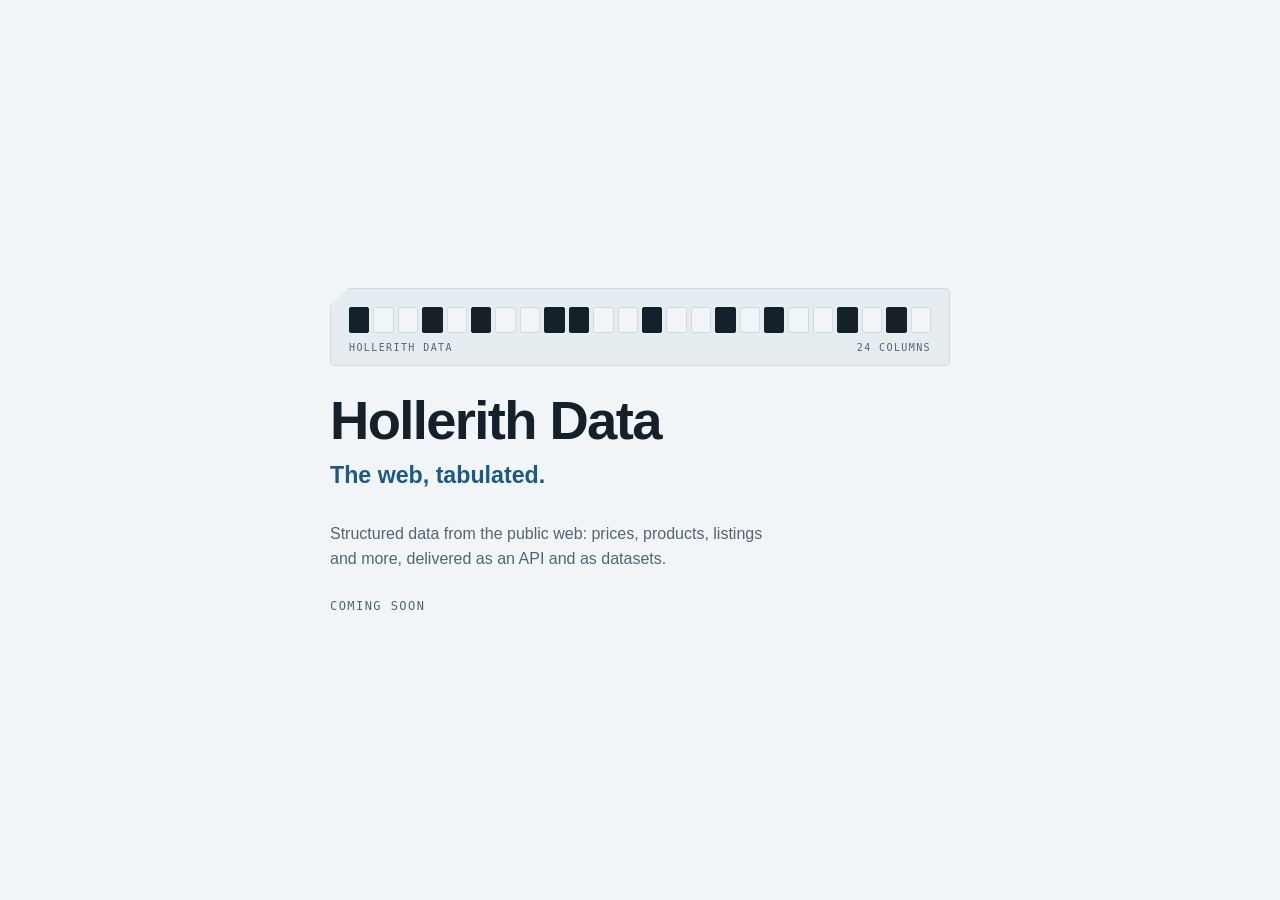
==== index.html @ 060f06ee "Holding page for hollerith.io" ====
<!doctype html>
<html lang="en">
<head>
<meta charset="utf-8">
<meta name="viewport" content="width=device-width, initial-scale=1">
<title>Hollerith Data</title>
<meta name="description" content="Hollerith Data. The web, tabulated: structured data from the public web.">
<meta property="og:title" content="Hollerith Data">
<meta property="og:description" content="The web, tabulated.">
<meta name="theme-color" content="#F2F5F7" media="(prefers-color-scheme: light)">
<meta name="theme-color" content="#0D1316" media="(prefers-color-scheme: dark)">
<link rel="icon" href="data:image/svg+xml,%3Csvg xmlns='http://www.w3.org/2000/svg' viewBox='0 0 32 32'%3E%3Cpath d='M6 2h24v28H2V6z' fill='%231C5A85'/%3E%3Crect x='9' y='9' width='3' height='7' fill='%23fff'/%3E%3Crect x='15' y='16' width='3' height='7' fill='%23fff'/%3E%3Crect x='21' y='11' width='3' height='7' fill='%23fff'/%3E%3C/svg%3E">
<style>
  :root {
    --bg: #F2F5F7; --card: #E6EDF1; --ink: #14212B; --muted: #55646E; --line: #D2DBE1; --accent: #1C5A85; --hole: #14212B;
    color-scheme: light;
  }
  @media (prefers-color-scheme: dark) {
    :root { --bg: #0D1316; --card: #1B252A; --ink: #E2E9ED; --muted: #93A1AA; --line: #29353B; --accent: #78B6E0; --hole: #04070A; color-scheme: dark; }
  }
  * { box-sizing: border-box; }
  html, body { height: 100%; }
  body {
    margin: 0; background: var(--bg); color: var(--ink);
    font-family: ui-sans-serif, -apple-system, BlinkMacSystemFont, "Segoe UI", Roboto, Helvetica, Arial, sans-serif;
    display: grid; place-items: center; padding: 24px;
  }
  main { width: min(100%, 620px); display: grid; gap: 28px; }
  .card {
    background: var(--card); border: 1px solid var(--line); border-radius: 4px; padding: 18px 18px 12px;
    clip-path: polygon(18px 0, 100% 0, 100% 100%, 0 100%, 0 18px);
  }
  .cols { display: grid; grid-template-columns: repeat(24, minmax(0, 1fr)); gap: 4px; }
  .cols span { height: 26px; border: 1px solid var(--line); border-radius: 2px; background: var(--bg); }
  .cols span.p { background: var(--hole); border-color: var(--hole); }
  .foot { display: flex; justify-content: space-between; margin-top: 10px; font: 500 10px/1 ui-monospace, SFMono-Regular, Menlo, Consolas, monospace; letter-spacing: .14em; color: var(--muted); }
  h1 { margin: 0; font-size: clamp(2.2rem, 7vw, 3.4rem); line-height: 1; letter-spacing: -.03em; }
  .tag { margin: 10px 0 0; font-size: clamp(1.15rem, 3.4vw, 1.45rem); color: var(--accent); font-weight: 600; }
  p { margin: 0; color: var(--muted); line-height: 1.55; max-width: 52ch; }
  .soon { font: 500 12px/1 ui-monospace, SFMono-Regular, Menlo, Consolas, monospace; letter-spacing: .12em; text-transform: uppercase; color: var(--muted); }
</style>
</head>
<body>
<main>
  <div class="card" aria-hidden="true">
    <div class="cols">
      <span class="p"></span><span></span><span></span><span class="p"></span><span></span><span class="p"></span><span></span><span></span>
      <span class="p"></span><span class="p"></span><span></span><span></span><span class="p"></span><span></span><span></span><span class="p"></span>
      <span></span><span class="p"></span><span></span><span></span><span class="p"></span><span></span><span class="p"></span><span></span>
    </div>
    <div class="foot"><span>HOLLERITH DATA</span><span>24 COLUMNS</span></div>
  </div>
  <div>
    <h1>Hollerith Data</h1>
    <p class="tag">The web, tabulated.</p>
  </div>
  <p>Structured data from the public web: prices, products, listings and more, delivered as an API and as datasets.</p>
  <p class="soon">Coming soon</p>
</main>
</body>
</html>
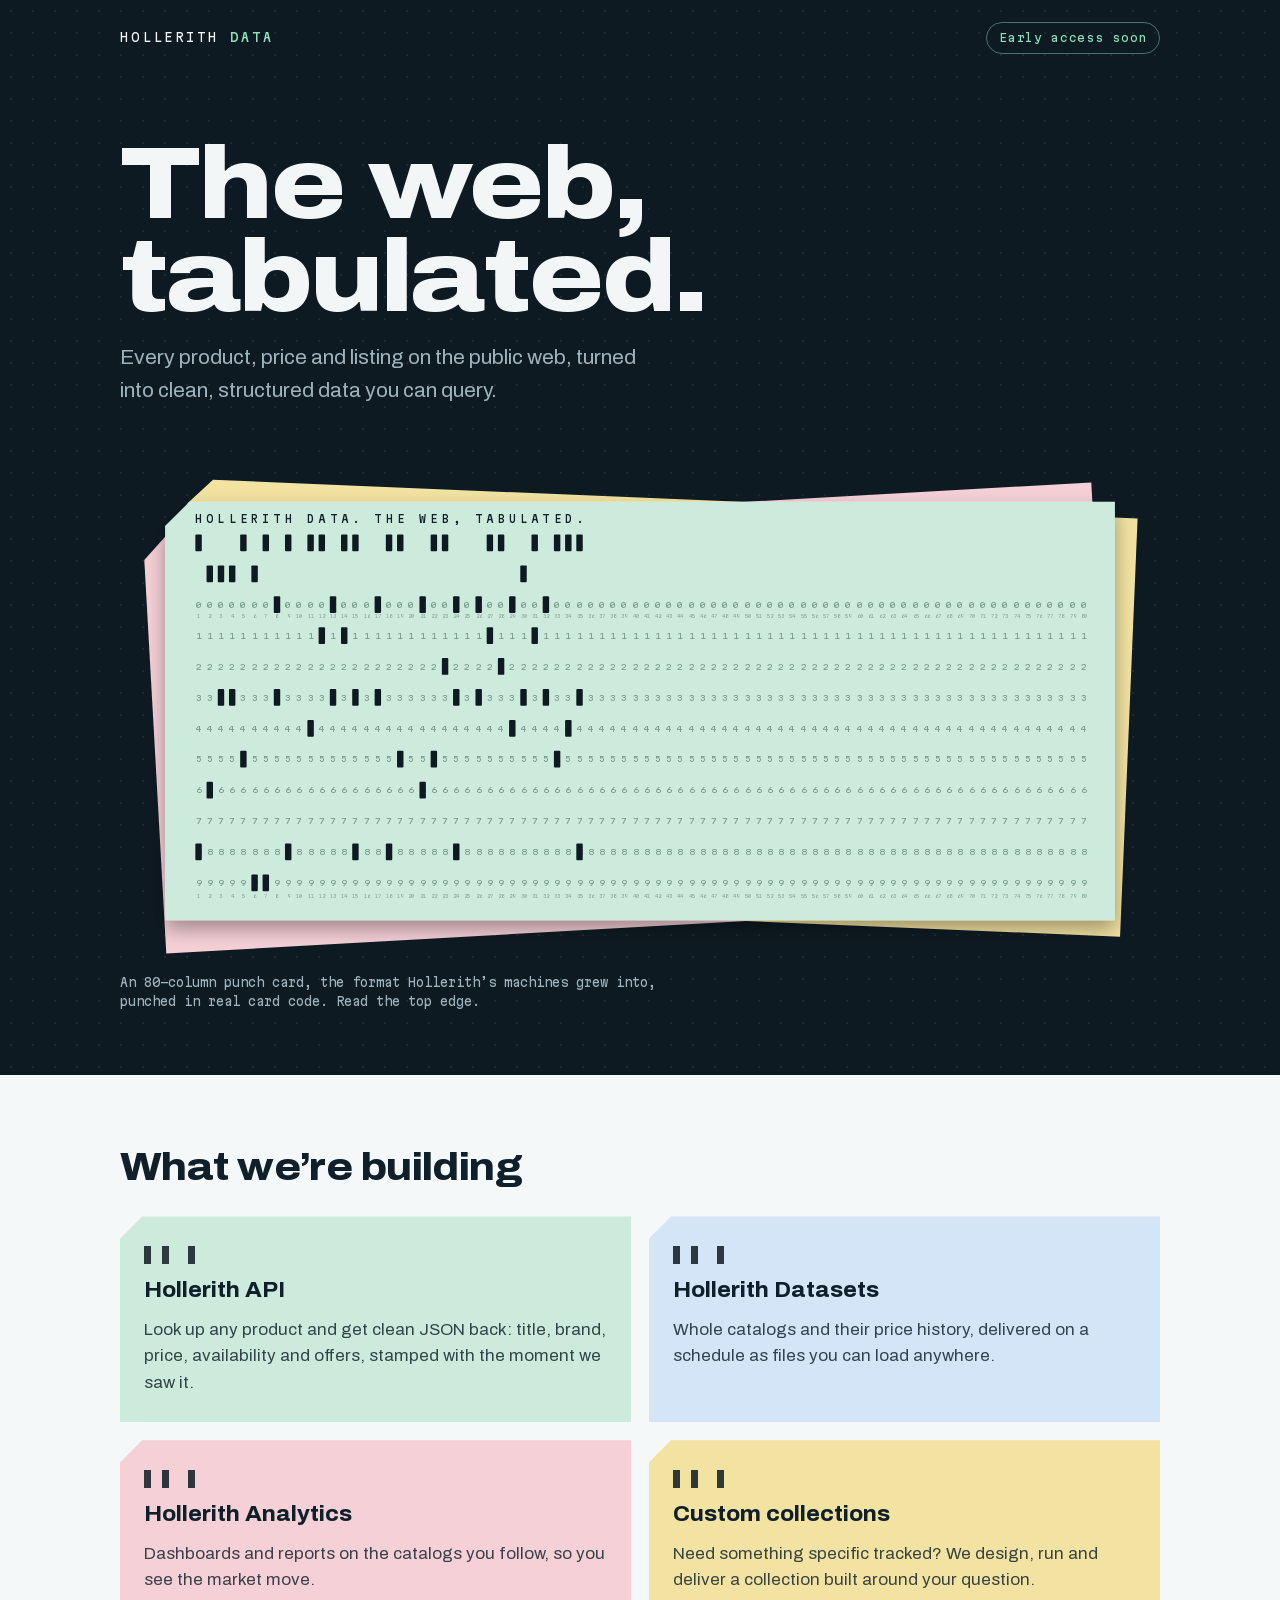
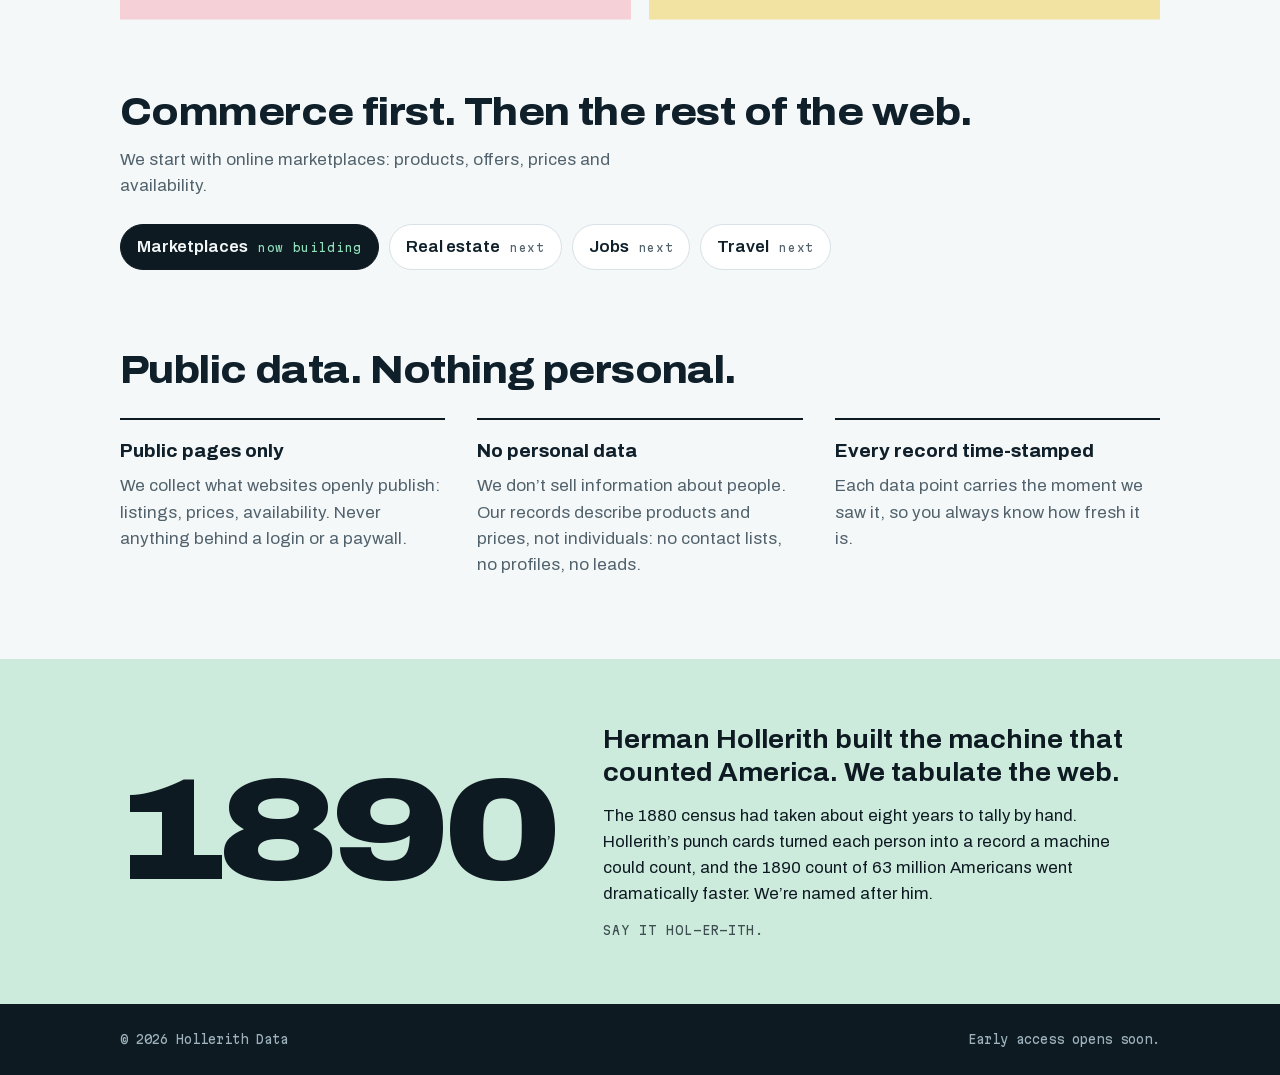
==== commit 83cc78a0: "Redesign holding page and harden it - New page: punch-card hero, the four product lines (API, Datase" ====
--- a/index.html
+++ b/index.html
@@ -3,59 +3,73 @@
 <head>
 <meta charset="utf-8">
 <meta name="viewport" content="width=device-width, initial-scale=1">
-<title>Hollerith Data</title>
-<meta name="description" content="Hollerith Data. The web, tabulated: structured data from the public web.">
+<meta http-equiv="Content-Security-Policy" content="default-src 'none'; style-src 'self'; font-src 'self'; img-src 'self'; base-uri 'none'; form-action 'none'; upgrade-insecure-requests">
+<meta name="referrer" content="no-referrer">
+<title>Hollerith Data | The web, tabulated</title>
+<meta name="description" content="Hollerith Data turns the public web into clean, structured data: products, prices and listings, by API and as datasets.">
 <meta property="og:title" content="Hollerith Data">
 <meta property="og:description" content="The web, tabulated.">
-<meta name="theme-color" content="#F2F5F7" media="(prefers-color-scheme: light)">
-<meta name="theme-color" content="#0D1316" media="(prefers-color-scheme: dark)">
-<link rel="icon" href="data:image/svg+xml,%3Csvg xmlns='http://www.w3.org/2000/svg' viewBox='0 0 32 32'%3E%3Cpath d='M6 2h24v28H2V6z' fill='%231C5A85'/%3E%3Crect x='9' y='9' width='3' height='7' fill='%23fff'/%3E%3Crect x='15' y='16' width='3' height='7' fill='%23fff'/%3E%3Crect x='21' y='11' width='3' height='7' fill='%23fff'/%3E%3C/svg%3E">
-<style>
-  :root {
-    --bg: #F2F5F7; --card: #E6EDF1; --ink: #14212B; --muted: #55646E; --line: #D2DBE1; --accent: #1C5A85; --hole: #14212B;
-    color-scheme: light;
-  }
-  @media (prefers-color-scheme: dark) {
-    :root { --bg: #0D1316; --card: #1B252A; --ink: #E2E9ED; --muted: #93A1AA; --line: #29353B; --accent: #78B6E0; --hole: #04070A; color-scheme: dark; }
-  }
-  * { box-sizing: border-box; }
-  html, body { height: 100%; }
-  body {
-    margin: 0; background: var(--bg); color: var(--ink);
-    font-family: ui-sans-serif, -apple-system, BlinkMacSystemFont, "Segoe UI", Roboto, Helvetica, Arial, sans-serif;
-    display: grid; place-items: center; padding: 24px;
-  }
-  main { width: min(100%, 620px); display: grid; gap: 28px; }
-  .card {
-    background: var(--card); border: 1px solid var(--line); border-radius: 4px; padding: 18px 18px 12px;
-    clip-path: polygon(18px 0, 100% 0, 100% 100%, 0 100%, 0 18px);
-  }
-  .cols { display: grid; grid-template-columns: repeat(24, minmax(0, 1fr)); gap: 4px; }
-  .cols span { height: 26px; border: 1px solid var(--line); border-radius: 2px; background: var(--bg); }
-  .cols span.p { background: var(--hole); border-color: var(--hole); }
-  .foot { display: flex; justify-content: space-between; margin-top: 10px; font: 500 10px/1 ui-monospace, SFMono-Regular, Menlo, Consolas, monospace; letter-spacing: .14em; color: var(--muted); }
-  h1 { margin: 0; font-size: clamp(2.2rem, 7vw, 3.4rem); line-height: 1; letter-spacing: -.03em; }
-  .tag { margin: 10px 0 0; font-size: clamp(1.15rem, 3.4vw, 1.45rem); color: var(--accent); font-weight: 600; }
-  p { margin: 0; color: var(--muted); line-height: 1.55; max-width: 52ch; }
-  .soon { font: 500 12px/1 ui-monospace, SFMono-Regular, Menlo, Consolas, monospace; letter-spacing: .12em; text-transform: uppercase; color: var(--muted); }
-</style>
+<meta name="theme-color" content="#0E1A22">
+<link rel="preload" href="/fonts/archivo.woff2" as="font" type="font/woff2" crossorigin>
+<link rel="stylesheet" href="/style.css">
+<link rel="icon" href="/favicon.svg" type="image/svg+xml">
 </head>
 <body>
+<header class="hero">
+  <div class="wrap">
+    <nav class="bar" aria-label="Hollerith Data">
+      <span class="mark">HOLLERITH <b>DATA</b></span>
+      <span class="pill">Early access soon</span>
+    </nav>
+    <div class="hero-copy">
+      <h1>The web, tabulated.</h1>
+      <p class="lede">Every product, price and listing on the public web, turned into clean, structured data you can query.</p>
+    </div>
+    <figure class="stack">
+      <svg class="card" viewBox="-70 -60 1615 770" role="img" aria-label="A punch card. Its holes spell: HOLLERITH DATA. THE WEB, TABULATED."><defs><filter id="sh" x="-5%" y="-5%" width="110%" height="115%"><feDropShadow dx="0" dy="14" stdDeviation="16" flood-color="#000" flood-opacity=".35"/></filter></defs><path class="back b1" d="M38 0H1475V650H0V38Z" transform="rotate(-3.2 737 325) translate(-18 10)"/><path class="back b2" d="M38 0H1475V650H0V38Z" transform="rotate(2.4 737 325) translate(22 -6)"/><g filter="url(#sh)"><path class="front" d="M38 0H1475V650H0V38Z"/></g><text class="pd" x="52.0 69.4 86.8 104.2 121.6 139.0 156.4 173.8 191.2 208.6 226.0 243.4 260.8 278.2 295.6 313.0 330.4 347.8 365.2 382.6 400.0 417.4 434.8 452.2 469.6 487.0 504.4 521.8 539.2 556.6 574.0 591.4 608.8 626.2 643.6 661.0 678.4 695.8 713.2 730.6 748.0 765.4 782.8 800.2 817.6 835.0 852.4 869.8 887.2 904.6 922.0 939.4 956.8 974.2 991.6 1009.0 1026.4 1043.8 1061.2 1078.6 1096.0 1113.4 1130.8 1148.2 1165.6 1183.0 1200.4 1217.8 1235.2 1252.6 1270.0 1287.4 1304.8 1322.2 1339.6 1357.0 1374.4 1391.8 1409.2 1426.6" y="165">00000000000000000000000000000000000000000000000000000000000000000000000000000000</text><text class="pd" x="52.0 69.4 86.8 104.2 121.6 139.0 156.4 173.8 191.2 208.6 226.0 243.4 260.8 278.2 295.6 313.0 330.4 347.8 365.2 382.6 400.0 417.4 434.8 452.2 469.6 487.0 504.4 521.8 539.2 556.6 574.0 591.4 608.8 626.2 643.6 661.0 678.4 695.8 713.2 730.6 748.0 765.4 782.8 800.2 817.6 835.0 852.4 869.8 887.2 904.6 922.0 939.4 956.8 974.2 991.6 1009.0 1026.4 1043.8 1061.2 1078.6 1096.0 1113.4 1130.8 1148.2 1165.6 1183.0 1200.4 1217.8 1235.2 1252.6 1270.0 1287.4 1304.8 1322.2 1339.6 1357.0 1374.4 1391.8 1409.2 1426.6" y="213">11111111111111111111111111111111111111111111111111111111111111111111111111111111</text><text class="pd" x="52.0 69.4 86.8 104.2 121.6 139.0 156.4 173.8 191.2 208.6 226.0 243.4 260.8 278.2 295.6 313.0 330.4 347.8 365.2 382.6 400.0 417.4 434.8 452.2 469.6 487.0 504.4 521.8 539.2 556.6 574.0 591.4 608.8 626.2 643.6 661.0 678.4 695.8 713.2 730.6 748.0 765.4 782.8 800.2 817.6 835.0 852.4 869.8 887.2 904.6 922.0 939.4 956.8 974.2 991.6 1009.0 1026.4 1043.8 1061.2 1078.6 1096.0 1113.4 1130.8 1148.2 1165.6 1183.0 1200.4 1217.8 1235.2 1252.6 1270.0 1287.4 1304.8 1322.2 1339.6 1357.0 1374.4 1391.8 1409.2 1426.6" y="261">22222222222222222222222222222222222222222222222222222222222222222222222222222222</text><text class="pd" x="52.0 69.4 86.8 104.2 121.6 139.0 156.4 173.8 191.2 208.6 226.0 243.4 260.8 278.2 295.6 313.0 330.4 347.8 365.2 382.6 400.0 417.4 434.8 452.2 469.6 487.0 504.4 521.8 539.2 556.6 574.0 591.4 608.8 626.2 643.6 661.0 678.4 695.8 713.2 730.6 748.0 765.4 782.8 800.2 817.6 835.0 852.4 869.8 887.2 904.6 922.0 939.4 956.8 974.2 991.6 1009.0 1026.4 1043.8 1061.2 1078.6 1096.0 1113.4 1130.8 1148.2 1165.6 1183.0 1200.4 1217.8 1235.2 1252.6 1270.0 1287.4 1304.8 1322.2 1339.6 1357.0 1374.4 1391.8 1409.2 1426.6" y="309">33333333333333333333333333333333333333333333333333333333333333333333333333333333</text><text class="pd" x="52.0 69.4 86.8 104.2 121.6 139.0 156.4 173.8 191.2 208.6 226.0 243.4 260.8 278.2 295.6 313.0 330.4 347.8 365.2 382.6 400.0 417.4 434.8 452.2 469.6 487.0 504.4 521.8 539.2 556.6 574.0 591.4 608.8 626.2 643.6 661.0 678.4 695.8 713.2 730.6 748.0 765.4 782.8 800.2 817.6 835.0 852.4 869.8 887.2 904.6 922.0 939.4 956.8 974.2 991.6 1009.0 1026.4 1043.8 1061.2 1078.6 1096.0 1113.4 1130.8 1148.2 1165.6 1183.0 1200.4 1217.8 1235.2 1252.6 1270.0 1287.4 1304.8 1322.2 1339.6 1357.0 1374.4 1391.8 1409.2 1426.6" y="357">44444444444444444444444444444444444444444444444444444444444444444444444444444444</text><text class="pd" x="52.0 69.4 86.8 104.2 121.6 139.0 156.4 173.8 191.2 208.6 226.0 243.4 260.8 278.2 295.6 313.0 330.4 347.8 365.2 382.6 400.0 417.4 434.8 452.2 469.6 487.0 504.4 521.8 539.2 556.6 574.0 591.4 608.8 626.2 643.6 661.0 678.4 695.8 713.2 730.6 748.0 765.4 782.8 800.2 817.6 835.0 852.4 869.8 887.2 904.6 922.0 939.4 956.8 974.2 991.6 1009.0 1026.4 1043.8 1061.2 1078.6 1096.0 1113.4 1130.8 1148.2 1165.6 1183.0 1200.4 1217.8 1235.2 1252.6 1270.0 1287.4 1304.8 1322.2 1339.6 1357.0 1374.4 1391.8 1409.2 1426.6" y="405">55555555555555555555555555555555555555555555555555555555555555555555555555555555</text><text class="pd" x="52.0 69.4 86.8 104.2 121.6 139.0 156.4 173.8 191.2 208.6 226.0 243.4 260.8 278.2 295.6 313.0 330.4 347.8 365.2 382.6 400.0 417.4 434.8 452.2 469.6 487.0 504.4 521.8 539.2 556.6 574.0 591.4 608.8 626.2 643.6 661.0 678.4 695.8 713.2 730.6 748.0 765.4 782.8 800.2 817.6 835.0 852.4 869.8 887.2 904.6 922.0 939.4 956.8 974.2 991.6 1009.0 1026.4 1043.8 1061.2 1078.6 1096.0 1113.4 1130.8 1148.2 1165.6 1183.0 1200.4 1217.8 1235.2 1252.6 1270.0 1287.4 1304.8 1322.2 1339.6 1357.0 1374.4 1391.8 1409.2 1426.6" y="453">66666666666666666666666666666666666666666666666666666666666666666666666666666666</text><text class="pd" x="52.0 69.4 86.8 104.2 121.6 139.0 156.4 173.8 191.2 208.6 226.0 243.4 260.8 278.2 295.6 313.0 330.4 347.8 365.2 382.6 400.0 417.4 434.8 452.2 469.6 487.0 504.4 521.8 539.2 556.6 574.0 591.4 608.8 626.2 643.6 661.0 678.4 695.8 713.2 730.6 748.0 765.4 782.8 800.2 817.6 835.0 852.4 869.8 887.2 904.6 922.0 939.4 956.8 974.2 991.6 1009.0 1026.4 1043.8 1061.2 1078.6 1096.0 1113.4 1130.8 1148.2 1165.6 1183.0 1200.4 1217.8 1235.2 1252.6 1270.0 1287.4 1304.8 1322.2 1339.6 1357.0 1374.4 1391.8 1409.2 1426.6" y="501">77777777777777777777777777777777777777777777777777777777777777777777777777777777</text><text class="pd" x="52.0 69.4 86.8 104.2 121.6 139.0 156.4 173.8 191.2 208.6 226.0 243.4 260.8 278.2 295.6 313.0 330.4 347.8 365.2 382.6 400.0 417.4 434.8 452.2 469.6 487.0 504.4 521.8 539.2 556.6 574.0 591.4 608.8 626.2 643.6 661.0 678.4 695.8 713.2 730.6 748.0 765.4 782.8 800.2 817.6 835.0 852.4 869.8 887.2 904.6 922.0 939.4 956.8 974.2 991.6 1009.0 1026.4 1043.8 1061.2 1078.6 1096.0 1113.4 1130.8 1148.2 1165.6 1183.0 1200.4 1217.8 1235.2 1252.6 1270.0 1287.4 1304.8 1322.2 1339.6 1357.0 1374.4 1391.8 1409.2 1426.6" y="549">88888888888888888888888888888888888888888888888888888888888888888888888888888888</text><text class="pd" x="52.0 69.4 86.8 104.2 121.6 139.0 156.4 173.8 191.2 208.6 226.0 243.4 260.8 278.2 295.6 313.0 330.4 347.8 365.2 382.6 400.0 417.4 434.8 452.2 469.6 487.0 504.4 521.8 539.2 556.6 574.0 591.4 608.8 626.2 643.6 661.0 678.4 695.8 713.2 730.6 748.0 765.4 782.8 800.2 817.6 835.0 852.4 869.8 887.2 904.6 922.0 939.4 956.8 974.2 991.6 1009.0 1026.4 1043.8 1061.2 1078.6 1096.0 1113.4 1130.8 1148.2 1165.6 1183.0 1200.4 1217.8 1235.2 1252.6 1270.0 1287.4 1304.8 1322.2 1339.6 1357.0 1374.4 1391.8 1409.2 1426.6" y="597">99999999999999999999999999999999999999999999999999999999999999999999999999999999</text><text class="cn" x="52.0" y="181">1</text><text class="cn" x="52.0" y="615">1</text><text class="cn" x="69.4" y="181">2</text><text class="cn" x="69.4" y="615">2</text><text class="cn" x="86.8" y="181">3</text><text class="cn" x="86.8" y="615">3</text><text class="cn" x="104.2" y="181">4</text><text class="cn" x="104.2" y="615">4</text><text class="cn" x="121.6" y="181">5</text><text class="cn" x="121.6" y="615">5</text><text class="cn" x="139.0" y="181">6</text><text class="cn" x="139.0" y="615">6</text><text class="cn" x="156.4" y="181">7</text><text class="cn" x="156.4" y="615">7</text><text class="cn" x="173.8" y="181">8</text><text class="cn" x="173.8" y="615">8</text><text class="cn" x="191.2" y="181">9</text><text class="cn" x="191.2" y="615">9</text><text class="cn" x="208.6" y="181">10</text><text class="cn" x="208.6" y="615">10</text><text class="cn" x="226.0" y="181">11</text><text class="cn" x="226.0" y="615">11</text><text class="cn" x="243.4" y="181">12</text><text class="cn" x="243.4" y="615">12</text><text class="cn" x="260.8" y="181">13</text><text class="cn" x="260.8" y="615">13</text><text class="cn" x="278.2" y="181">14</text><text class="cn" x="278.2" y="615">14</text><text class="cn" x="295.6" y="181">15</text><text class="cn" x="295.6" y="615">15</text><text class="cn" x="313.0" y="181">16</text><text class="cn" x="313.0" y="615">16</text><text class="cn" x="330.4" y="181">17</text><text class="cn" x="330.4" y="615">17</text><text class="cn" x="347.8" y="181">18</text><text class="cn" x="347.8" y="615">18</text><text class="cn" x="365.2" y="181">19</text><text class="cn" x="365.2" y="615">19</text><text class="cn" x="382.6" y="181">20</text><text class="cn" x="382.6" y="615">20</text><text class="cn" x="400.0" y="181">21</text><text class="cn" x="400.0" y="615">21</text><text class="cn" x="417.4" y="181">22</text><text class="cn" x="417.4" y="615">22</text><text class="cn" x="434.8" y="181">23</text><text class="cn" x="434.8" y="615">23</text><text class="cn" x="452.2" y="181">24</text><text class="cn" x="452.2" y="615">24</text><text class="cn" x="469.6" y="181">25</text><text class="cn" x="469.6" y="615">25</text><text class="cn" x="487.0" y="181">26</text><text class="cn" x="487.0" y="615">26</text><text class="cn" x="504.4" y="181">27</text><text class="cn" x="504.4" y="615">27</text><text class="cn" x="521.8" y="181">28</text><text class="cn" x="521.8" y="615">28</text><text class="cn" x="539.2" y="181">29</text><text class="cn" x="539.2" y="615">29</text><text class="cn" x="556.6" y="181">30</text><text class="cn" x="556.6" y="615">30</text><text class="cn" x="574.0" y="181">31</text><text class="cn" x="574.0" y="615">31</text><text class="cn" x="591.4" y="181">32</text><text class="cn" x="591.4" y="615">32</text><text class="cn" x="608.8" y="181">33</text><text class="cn" x="608.8" y="615">33</text><text class="cn" x="626.2" y="181">34</text><text class="cn" x="626.2" y="615">34</text><text class="cn" x="643.6" y="181">35</text><text class="cn" x="643.6" y="615">35</text><text class="cn" x="661.0" y="181">36</text><text class="cn" x="661.0" y="615">36</text><text class="cn" x="678.4" y="181">37</text><text class="cn" x="678.4" y="615">37</text><text class="cn" x="695.8" y="181">38</text><text class="cn" x="695.8" y="615">38</text><text class="cn" x="713.2" y="181">39</text><text class="cn" x="713.2" y="615">39</text><text class="cn" x="730.6" y="181">40</text><text class="cn" x="730.6" y="615">40</text><text class="cn" x="748.0" y="181">41</text><text class="cn" x="748.0" y="615">41</text><text class="cn" x="765.4" y="181">42</text><text class="cn" x="765.4" y="615">42</text><text class="cn" x="782.8" y="181">43</text><text class="cn" x="782.8" y="615">43</text><text class="cn" x="800.2" y="181">44</text><text class="cn" x="800.2" y="615">44</text><text class="cn" x="817.6" y="181">45</text><text class="cn" x="817.6" y="615">45</text><text class="cn" x="835.0" y="181">46</text><text class="cn" x="835.0" y="615">46</text><text class="cn" x="852.4" y="181">47</text><text class="cn" x="852.4" y="615">47</text><text class="cn" x="869.8" y="181">48</text><text class="cn" x="869.8" y="615">48</text><text class="cn" x="887.2" y="181">49</text><text class="cn" x="887.2" y="615">49</text><text class="cn" x="904.6" y="181">50</text><text class="cn" x="904.6" y="615">50</text><text class="cn" x="922.0" y="181">51</text><text class="cn" x="922.0" y="615">51</text><text class="cn" x="939.4" y="181">52</text><text class="cn" x="939.4" y="615">52</text><text class="cn" x="956.8" y="181">53</text><text class="cn" x="956.8" y="615">53</text><text class="cn" x="974.2" y="181">54</text><text class="cn" x="974.2" y="615">54</text><text class="cn" x="991.6" y="181">55</text><text class="cn" x="991.6" y="615">55</text><text class="cn" x="1009.0" y="181">56</text><text class="cn" x="1009.0" y="615">56</text><text class="cn" x="1026.4" y="181">57</text><text class="cn" x="1026.4" y="615">57</text><text class="cn" x="1043.8" y="181">58</text><text class="cn" x="1043.8" y="615">58</text><text class="cn" x="1061.2" y="181">59</text><text class="cn" x="1061.2" y="615">59</text><text class="cn" x="1078.6" y="181">60</text><text class="cn" x="1078.6" y="615">60</text><text class="cn" x="1096.0" y="181">61</text><text class="cn" x="1096.0" y="615">61</text><text class="cn" x="1113.4" y="181">62</text><text class="cn" x="1113.4" y="615">62</text><text class="cn" x="1130.8" y="181">63</text><text class="cn" x="1130.8" y="615">63</text><text class="cn" x="1148.2" y="181">64</text><text class="cn" x="1148.2" y="615">64</text><text class="cn" x="1165.6" y="181">65</text><text class="cn" x="1165.6" y="615">65</text><text class="cn" x="1183.0" y="181">66</text><text class="cn" x="1183.0" y="615">66</text><text class="cn" x="1200.4" y="181">67</text><text class="cn" x="1200.4" y="615">67</text><text class="cn" x="1217.8" y="181">68</text><text class="cn" x="1217.8" y="615">68</text><text class="cn" x="1235.2" y="181">69</text><text class="cn" x="1235.2" y="615">69</text><text class="cn" x="1252.6" y="181">70</text><text class="cn" x="1252.6" y="615">70</text><text class="cn" x="1270.0" y="181">71</text><text class="cn" x="1270.0" y="615">71</text><text class="cn" x="1287.4" y="181">72</text><text class="cn" x="1287.4" y="615">72</text><text class="cn" x="1304.8" y="181">73</text><text class="cn" x="1304.8" y="615">73</text><text class="cn" x="1322.2" y="181">74</text><text class="cn" x="1322.2" y="615">74</text><text class="cn" x="1339.6" y="181">75</text><text class="cn" x="1339.6" y="615">75</text><text class="cn" x="1357.0" y="181">76</text><text class="cn" x="1357.0" y="615">76</text><text class="cn" x="1374.4" y="181">77</text><text class="cn" x="1374.4" y="615">77</text><text class="cn" x="1391.8" y="181">78</text><text class="cn" x="1391.8" y="615">78</text><text class="cn" x="1409.2" y="181">79</text><text class="cn" x="1409.2" y="615">79</text><text class="cn" x="1426.6" y="181">80</text><text class="cn" x="1426.6" y="615">80</text><text class="ip k1" x="52.0" y="33">H</text><rect class="h k1" x="47.0" y="51" width="10" height="26" rx="1.5"/><rect class="h k1" x="47.0" y="531" width="10" height="26" rx="1.5"/><text class="ip k2" x="69.4" y="33">O</text><rect class="h k2" x="64.4" y="99" width="10" height="26" rx="1.5"/><rect class="h k2" x="64.4" y="435" width="10" height="26" rx="1.5"/><text class="ip k3" x="86.8" y="33">L</text><rect class="h k3" x="81.8" y="99" width="10" height="26" rx="1.5"/><rect class="h k3" x="81.8" y="291" width="10" height="26" rx="1.5"/><text class="ip k4" x="104.2" y="33">L</text><rect class="h k4" x="99.2" y="99" width="10" height="26" rx="1.5"/><rect class="h k4" x="99.2" y="291" width="10" height="26" rx="1.5"/><text class="ip k5" x="121.6" y="33">E</text><rect class="h k5" x="116.6" y="51" width="10" height="26" rx="1.5"/><rect class="h k5" x="116.6" y="387" width="10" height="26" rx="1.5"/><text class="ip k6" x="139.0" y="33">R</text><rect class="h k6" x="134.0" y="99" width="10" height="26" rx="1.5"/><rect class="h k6" x="134.0" y="579" width="10" height="26" rx="1.5"/><text class="ip k7" x="156.4" y="33">I</text><rect class="h k7" x="151.4" y="51" width="10" height="26" rx="1.5"/><rect class="h k7" x="151.4" y="579" width="10" height="26" rx="1.5"/><text class="ip k8" x="173.8" y="33">T</text><rect class="h k8" x="168.8" y="147" width="10" height="26" rx="1.5"/><rect class="h k8" x="168.8" y="291" width="10" height="26" rx="1.5"/><text class="ip k9" x="191.2" y="33">H</text><rect class="h k9" x="186.2" y="51" width="10" height="26" rx="1.5"/><rect class="h k9" x="186.2" y="531" width="10" height="26" rx="1.5"/><text class="ip k11" x="226.0" y="33">D</text><rect class="h k11" x="221.0" y="51" width="10" height="26" rx="1.5"/><rect class="h k11" x="221.0" y="339" width="10" height="26" rx="1.5"/><text class="ip k12" x="243.4" y="33">A</text><rect class="h k12" x="238.4" y="51" width="10" height="26" rx="1.5"/><rect class="h k12" x="238.4" y="195" width="10" height="26" rx="1.5"/><text class="ip k13" x="260.8" y="33">T</text><rect class="h k13" x="255.8" y="147" width="10" height="26" rx="1.5"/><rect class="h k13" x="255.8" y="291" width="10" height="26" rx="1.5"/><text class="ip k14" x="278.2" y="33">A</text><rect class="h k14" x="273.2" y="51" width="10" height="26" rx="1.5"/><rect class="h k14" x="273.2" y="195" width="10" height="26" rx="1.5"/><text class="ip k15" x="295.6" y="33">.</text><rect class="h k15" x="290.6" y="51" width="10" height="26" rx="1.5"/><rect class="h k15" x="290.6" y="291" width="10" height="26" rx="1.5"/><rect class="h k15" x="290.6" y="531" width="10" height="26" rx="1.5"/><text class="ip k17" x="330.4" y="33">T</text><rect class="h k17" x="325.4" y="147" width="10" height="26" rx="1.5"/><rect class="h k17" x="325.4" y="291" width="10" height="26" rx="1.5"/><text class="ip k18" x="347.8" y="33">H</text><rect class="h k18" x="342.8" y="51" width="10" height="26" rx="1.5"/><rect class="h k18" x="342.8" y="531" width="10" height="26" rx="1.5"/><text class="ip k19" x="365.2" y="33">E</text><rect class="h k19" x="360.2" y="51" width="10" height="26" rx="1.5"/><rect class="h k19" x="360.2" y="387" width="10" height="26" rx="1.5"/><text class="ip k21" x="400.0" y="33">W</text><rect class="h k21" x="395.0" y="147" width="10" height="26" rx="1.5"/><rect class="h k21" x="395.0" y="435" width="10" height="26" rx="1.5"/><text class="ip k22" x="417.4" y="33">E</text><rect class="h k22" x="412.4" y="51" width="10" height="26" rx="1.5"/><rect class="h k22" x="412.4" y="387" width="10" height="26" rx="1.5"/><text class="ip k23" x="434.8" y="33">B</text><rect class="h k23" x="429.8" y="51" width="10" height="26" rx="1.5"/><rect class="h k23" x="429.8" y="243" width="10" height="26" rx="1.5"/><text class="ip k24" x="452.2" y="33">,</text><rect class="h k24" x="447.2" y="147" width="10" height="26" rx="1.5"/><rect class="h k24" x="447.2" y="291" width="10" height="26" rx="1.5"/><rect class="h k24" x="447.2" y="531" width="10" height="26" rx="1.5"/><text class="ip k26" x="487.0" y="33">T</text><rect class="h k26" x="482.0" y="147" width="10" height="26" rx="1.5"/><rect class="h k26" x="482.0" y="291" width="10" height="26" rx="1.5"/><text class="ip k27" x="504.4" y="33">A</text><rect class="h k27" x="499.4" y="51" width="10" height="26" rx="1.5"/><rect class="h k27" x="499.4" y="195" width="10" height="26" rx="1.5"/><text class="ip k28" x="521.8" y="33">B</text><rect class="h k28" x="516.8" y="51" width="10" height="26" rx="1.5"/><rect class="h k28" x="516.8" y="243" width="10" height="26" rx="1.5"/><text class="ip k29" x="539.2" y="33">U</text><rect class="h k29" x="534.2" y="147" width="10" height="26" rx="1.5"/><rect class="h k29" x="534.2" y="339" width="10" height="26" rx="1.5"/><text class="ip k30" x="556.6" y="33">L</text><rect class="h k30" x="551.6" y="99" width="10" height="26" rx="1.5"/><rect class="h k30" x="551.6" y="291" width="10" height="26" rx="1.5"/><text class="ip k31" x="574.0" y="33">A</text><rect class="h k31" x="569.0" y="51" width="10" height="26" rx="1.5"/><rect class="h k31" x="569.0" y="195" width="10" height="26" rx="1.5"/><text class="ip k32" x="591.4" y="33">T</text><rect class="h k32" x="586.4" y="147" width="10" height="26" rx="1.5"/><rect class="h k32" x="586.4" y="291" width="10" height="26" rx="1.5"/><text class="ip k33" x="608.8" y="33">E</text><rect class="h k33" x="603.8" y="51" width="10" height="26" rx="1.5"/><rect class="h k33" x="603.8" y="387" width="10" height="26" rx="1.5"/><text class="ip k34" x="626.2" y="33">D</text><rect class="h k34" x="621.2" y="51" width="10" height="26" rx="1.5"/><rect class="h k34" x="621.2" y="339" width="10" height="26" rx="1.5"/><text class="ip k35" x="643.6" y="33">.</text><rect class="h k35" x="638.6" y="51" width="10" height="26" rx="1.5"/><rect class="h k35" x="638.6" y="291" width="10" height="26" rx="1.5"/><rect class="h k35" x="638.6" y="531" width="10" height="26" rx="1.5"/></svg>
+      <figcaption>An 80-column punch card, the format Hollerith&rsquo;s machines grew into, punched in real card code. Read the top edge.</figcaption>
+    </figure>
+  </div>
+</header>
 <main>
-  <div class="card" aria-hidden="true">
-    <div class="cols">
-      <span class="p"></span><span></span><span></span><span class="p"></span><span></span><span class="p"></span><span></span><span></span>
-      <span class="p"></span><span class="p"></span><span></span><span></span><span class="p"></span><span></span><span></span><span class="p"></span>
-      <span></span><span class="p"></span><span></span><span></span><span class="p"></span><span></span><span class="p"></span><span></span>
+  <section class="build wrap" aria-labelledby="build-h">
+    <h2 id="build-h">What we&rsquo;re building</h2>
+    <div class="products">
+      <article class="p mint"><h3>Hollerith API</h3><p>Look up any product and get clean JSON back: title, brand, price, availability and offers, stamped with the moment we saw it.</p></article>
+      <article class="p sky"><h3>Hollerith Datasets</h3><p>Whole catalogs and their price history, delivered on a schedule as files you can load anywhere.</p></article>
+      <article class="p rose"><h3>Hollerith Analytics</h3><p>Dashboards and reports on the catalogs you follow, so you see the market move.</p></article>
+      <article class="p butter"><h3>Custom collections</h3><p>Need something specific tracked? We design, run and deliver a collection built around your question.</p></article>
     </div>
-    <div class="foot"><span>HOLLERITH DATA</span><span>24 COLUMNS</span></div>
-  </div>
-  <div>
-    <h1>Hollerith Data</h1>
-    <p class="tag">The web, tabulated.</p>
-  </div>
-  <p>Structured data from the public web: prices, products, listings and more, delivered as an API and as datasets.</p>
-  <p class="soon">Coming soon</p>
+  </section>
+  <section class="verticals wrap" aria-labelledby="vert-h">
+    <h2 id="vert-h">Commerce first. Then the rest of the web.</h2>
+    <p>We start with online marketplaces: products, offers, prices and availability.</p>
+    <ul class="chips">
+      <li class="now">Marketplaces <span>now building</span></li>
+      <li>Real estate <span>next</span></li>
+      <li>Jobs <span>next</span></li>
+      <li>Travel <span>next</span></li>
+    </ul>
+  </section>
+  <section class="principles wrap" aria-labelledby="prin-h">
+    <h2 id="prin-h">Public data. Nothing personal.</h2>
+    <ul class="rules">
+      <li><h3>Public pages only</h3><p>We collect what websites openly publish: listings, prices, availability. Never anything behind a login or a paywall.</p></li>
+      <li><h3>No personal data</h3><p>We don&rsquo;t sell information about people. Our records describe products and prices, not individuals: no contact lists, no profiles, no leads.</p></li>
+      <li><h3>Every record time-stamped</h3><p>Each data point carries the moment we saw it, so you always know how fresh it is.</p></li>
+    </ul>
+  </section>
+  <section class="story" aria-label="Why the name">
+    <div class="wrap story-in">
+      <p class="year">1890</p>
+      <div class="tale">
+        <p class="quote">Herman Hollerith built the machine that counted America. We tabulate the web.</p>
+        <p>The 1880 census had taken about eight years to tally by hand. Hollerith&rsquo;s punch cards turned each person into a record a machine could count, and the 1890 count of 63&nbsp;million Americans went dramatically faster. We&rsquo;re named after him.</p>
+        <p class="say">Say it HOL-er-ith.</p>
+      </div>
+    </div>
+  </section>
 </main>
+<footer class="foot"><div class="wrap foot-in"><span>&copy; 2026 Hollerith Data</span><span>Early access opens soon.</span></div></footer>
 </body>
 </html>
--- a/style.css
+++ b/style.css
@@ -0,0 +1,111 @@
+/* Hollerith Data holding page. No scripts; every asset is served from this site. */
+@font-face{font-family:"Archivo";src:url("/fonts/archivo.woff2") format("woff2");font-weight:100 900;font-stretch:62% 125%;font-display:swap}
+@font-face{font-family:"Martian Mono";src:url("/fonts/martian-mono.woff2") format("woff2");font-weight:400 500;font-display:swap}
+:root{
+  --ink:#0E1A22; --ink-2:#16262F; --paper:#F5F8F9; --text:#10202A; --muted:#51626C; --line:#D7E1E6;
+  --on-ink:#F2F6F7; --on-ink-muted:#9DB2BC; --mint:#CDEBDC; --sky:#D3E5F6; --rose:#F5D0D7; --butter:#F2E3A2;
+  --print:#2E5A4E; --hole:#0E1A22; --signal:#8FE0BA;
+  --display:"Archivo","Helvetica Neue",Arial,sans-serif;
+  --mono:"Martian Mono",ui-monospace,SFMono-Regular,Menlo,Consolas,monospace;
+  color-scheme:light;
+}
+*{box-sizing:border-box}
+html{-webkit-text-size-adjust:100%}
+body{margin:0;background:var(--paper);color:var(--text);font-family:var(--display);font-size:17px;line-height:1.55;-webkit-font-smoothing:antialiased}
+.wrap{width:100%;max-width:1080px;margin:0 auto;padding-inline:20px}
+h1,h2,h3{margin:0;font-family:var(--display);text-wrap:balance}
+
+.hero{background-color:var(--ink);background-image:radial-gradient(rgba(255,255,255,.07) 1px,transparent 1.2px);background-size:22px 22px;color:var(--on-ink);padding-block:22px 64px;overflow:hidden}
+.bar{display:flex;align-items:center;justify-content:space-between;gap:12px;flex-wrap:wrap}
+.mark{font-family:var(--mono);font-size:12.5px;letter-spacing:.16em;color:var(--on-ink)}
+.mark b{color:var(--signal);font-weight:500}
+.pill{font-family:var(--mono);font-size:11.5px;letter-spacing:.06em;padding:6px 12px;border:1px solid rgba(143,224,186,.45);border-radius:999px;color:var(--signal)}
+.hero-copy{margin-top:clamp(40px,8vw,84px);display:grid;gap:18px;max-width:880px}
+h1{font-size:clamp(2.9rem,9vw,6.3rem);line-height:.92;font-weight:830;font-stretch:118%;letter-spacing:-.025em}
+.lede{margin:0;font-size:clamp(1.08rem,2.3vw,1.32rem);color:var(--on-ink-muted);max-width:44ch}
+.stack{margin:clamp(30px,6vw,56px) 0 0}
+.card{display:block;width:100%;height:auto;max-width:1040px}
+.card .front{fill:var(--mint)}
+.card .b1{fill:var(--rose)}
+.card .b2{fill:var(--butter)}
+.card .pd{font-family:var(--mono);font-size:13px;fill:var(--print);opacity:.55;text-anchor:middle}
+.card .cn{font-family:var(--mono);font-size:7px;fill:var(--print);opacity:.45;text-anchor:middle}
+.card .ip{font-family:var(--mono);font-size:16px;font-weight:500;fill:var(--text);text-anchor:middle;animation:type .2s ease-out backwards}
+.card .h{fill:var(--hole);transform-box:fill-box;transform-origin:center;animation:punch .26s cubic-bezier(.2,.9,.3,1.3) backwards}
+figcaption{margin-top:14px;font-family:var(--mono);font-size:12px;line-height:1.6;color:var(--on-ink-muted);max-width:70ch}
+@keyframes punch{0%{opacity:0;transform:scaleY(.15)}100%{opacity:1;transform:scaleY(1)}}
+@keyframes type{0%{opacity:0}100%{opacity:1}}
+.k1{animation-delay:700ms}
+.k2{animation-delay:775ms}
+.k3{animation-delay:850ms}
+.k4{animation-delay:925ms}
+.k5{animation-delay:1000ms}
+.k6{animation-delay:1075ms}
+.k7{animation-delay:1150ms}
+.k8{animation-delay:1225ms}
+.k9{animation-delay:1300ms}
+.k10{animation-delay:1375ms}
+.k11{animation-delay:1450ms}
+.k12{animation-delay:1525ms}
+.k13{animation-delay:1600ms}
+.k14{animation-delay:1675ms}
+.k15{animation-delay:1750ms}
+.k16{animation-delay:1825ms}
+.k17{animation-delay:1900ms}
+.k18{animation-delay:1975ms}
+.k19{animation-delay:2050ms}
+.k20{animation-delay:2125ms}
+.k21{animation-delay:2200ms}
+.k22{animation-delay:2275ms}
+.k23{animation-delay:2350ms}
+.k24{animation-delay:2425ms}
+.k25{animation-delay:2500ms}
+.k26{animation-delay:2575ms}
+.k27{animation-delay:2650ms}
+.k28{animation-delay:2725ms}
+.k29{animation-delay:2800ms}
+.k30{animation-delay:2875ms}
+.k31{animation-delay:2950ms}
+.k32{animation-delay:3025ms}
+.k33{animation-delay:3100ms}
+.k34{animation-delay:3175ms}
+.k35{animation-delay:3250ms}
+
+main{display:grid}
+.build{padding-block:72px 24px;display:grid;gap:28px}
+h2{font-size:clamp(1.7rem,3.6vw,2.4rem);line-height:1.08;font-weight:780;font-stretch:112%;letter-spacing:-.015em}
+.products{display:grid;grid-template-columns:minmax(0,1fr);gap:18px}
+@media (min-width:640px){.products{grid-template-columns:repeat(2,minmax(0,1fr))}}
+.p{position:relative;padding:30px 24px 26px;clip-path:polygon(22px 0,100% 0,100% 100%,0 100%,0 22px);display:grid;gap:10px;align-content:start}
+.p::before{content:"";height:18px;width:62px;background:linear-gradient(90deg,var(--hole) 0 7px,transparent 7px 18px,var(--hole) 18px 25px,transparent 25px 44px,var(--hole) 44px 51px,transparent 51px);opacity:.85}
+.p h3{font-size:1.32rem;font-weight:760;font-stretch:108%}
+.p p{margin:0;color:var(--text);opacity:.82}
+.mint{background:var(--mint)} .sky{background:var(--sky)} .rose{background:var(--rose)}
+
+.verticals{padding-block:48px 72px;display:grid;gap:14px}
+.verticals>p{margin:0;color:var(--muted);max-width:56ch}
+.chips{list-style:none;margin:10px 0 0;padding:0;display:flex;flex-wrap:wrap;gap:10px}
+.chips li{border:1px solid var(--line);background:#fff;border-radius:999px;padding:9px 16px;font-weight:600;display:flex;gap:10px;align-items:baseline}
+.chips li span{font-family:var(--mono);font-size:11px;font-weight:400;letter-spacing:.06em;color:var(--muted)}
+.chips li.now{background:var(--ink);border-color:var(--ink);color:var(--on-ink)}
+.chips li.now span{color:var(--signal)}
+
+.butter{background:var(--butter)}
+.principles{padding-block:8px 80px;display:grid;gap:26px}
+.rules{list-style:none;margin:0;padding:0;display:grid;grid-template-columns:repeat(auto-fit,minmax(min(100%,280px),1fr));gap:26px 32px}
+.rules li{display:grid;gap:8px;align-content:start;padding-top:18px;border-top:2px solid var(--ink)}
+.rules h3{font-size:1.12rem;font-weight:740;font-stretch:106%}
+.rules p{margin:0;color:var(--muted)}
+.story{background:var(--mint)}
+.story-in{padding-block:64px;display:grid;grid-template-columns:auto minmax(0,1fr);gap:20px 48px;align-items:center}
+.year{margin:0;font-size:clamp(4.2rem,13vw,9rem);line-height:.85;font-weight:900;font-stretch:125%;letter-spacing:-.04em;color:var(--ink)}
+.tale{display:grid;gap:14px;max-width:52ch;color:var(--ink)}
+.tale p{margin:0;font-size:1.05rem;line-height:1.55}
+.tale .quote{font-size:clamp(1.25rem,2.6vw,1.6rem);line-height:1.3;font-weight:700;font-stretch:106%}
+.tale .say{font-family:var(--mono);font-size:12px;letter-spacing:.08em;text-transform:uppercase;opacity:.75}
+@media (max-width:720px){.story-in{grid-template-columns:minmax(0,1fr)}}
+
+.foot{background:var(--ink);color:var(--on-ink-muted);font-family:var(--mono);font-size:12px}
+.foot-in{padding-block:26px;display:flex;justify-content:space-between;gap:12px;flex-wrap:wrap}
+
+@media (prefers-reduced-motion:reduce){.card .h,.card .ip{animation:none}}
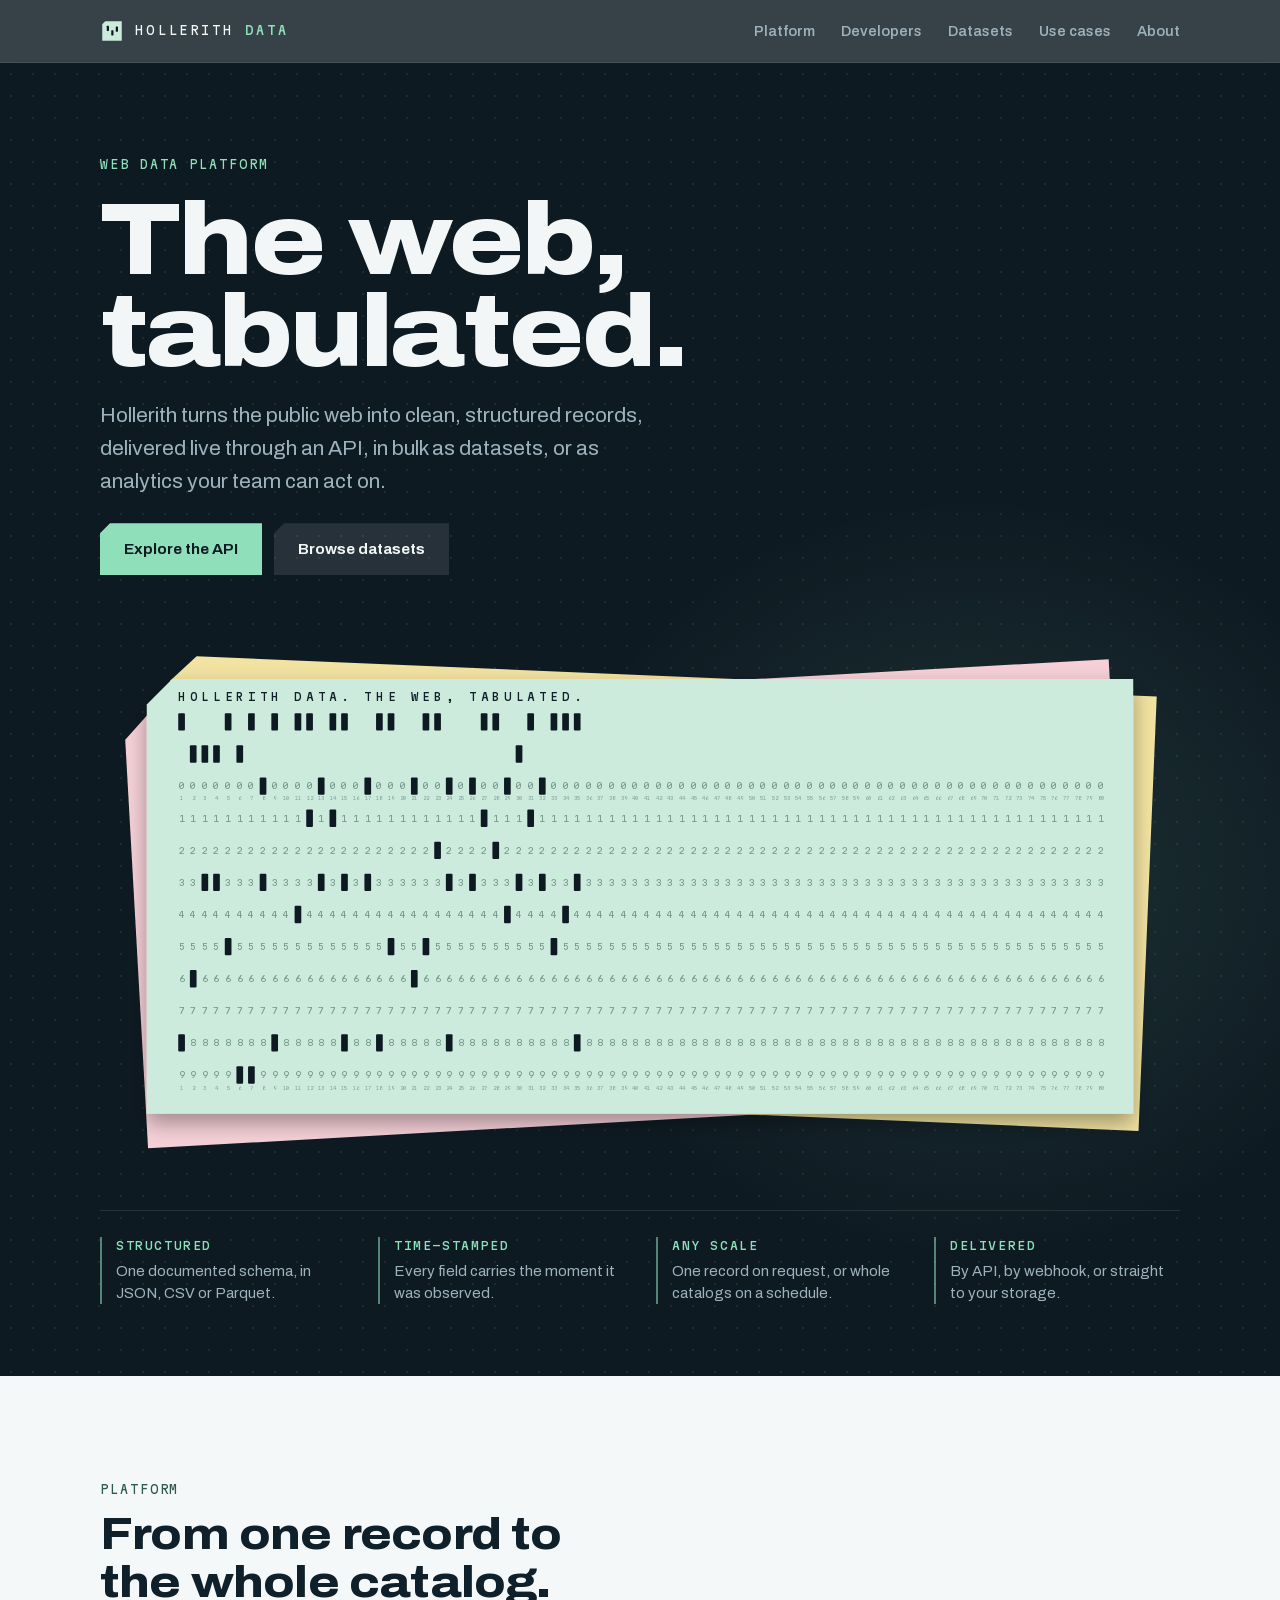
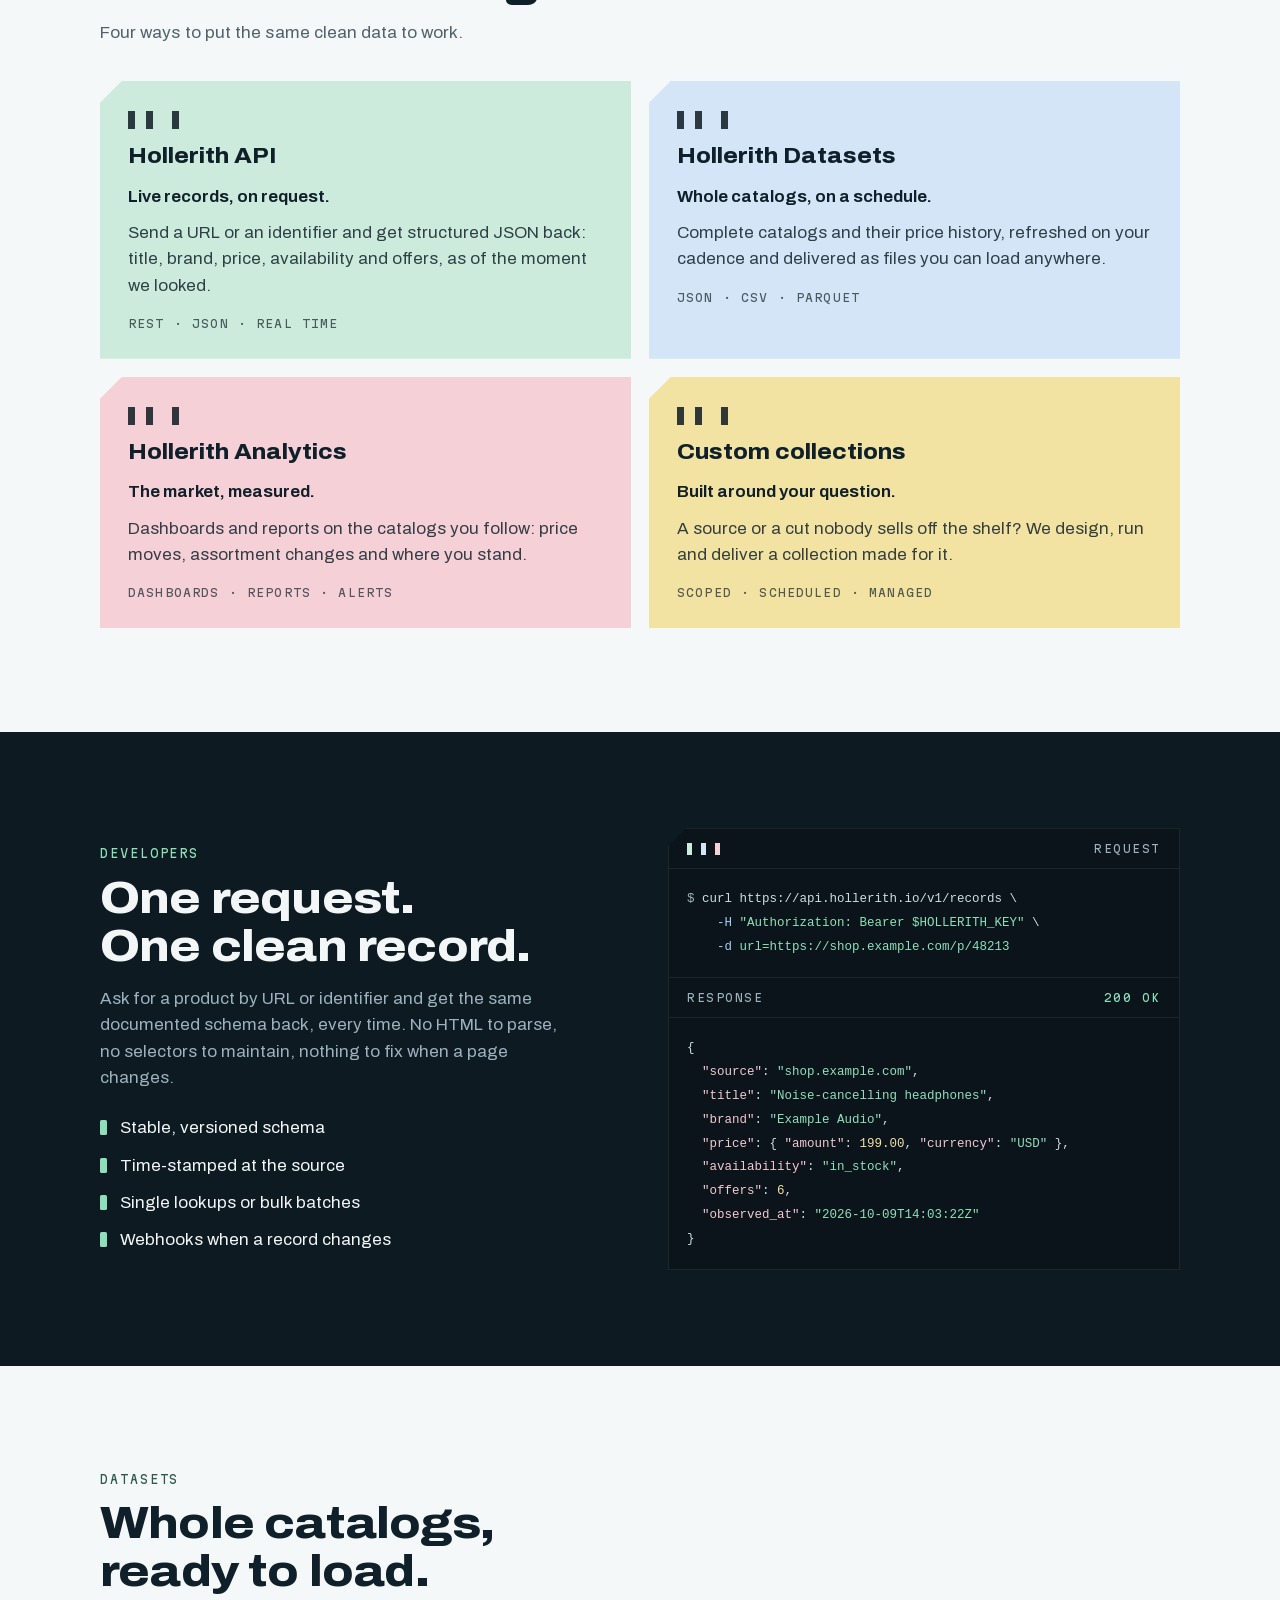
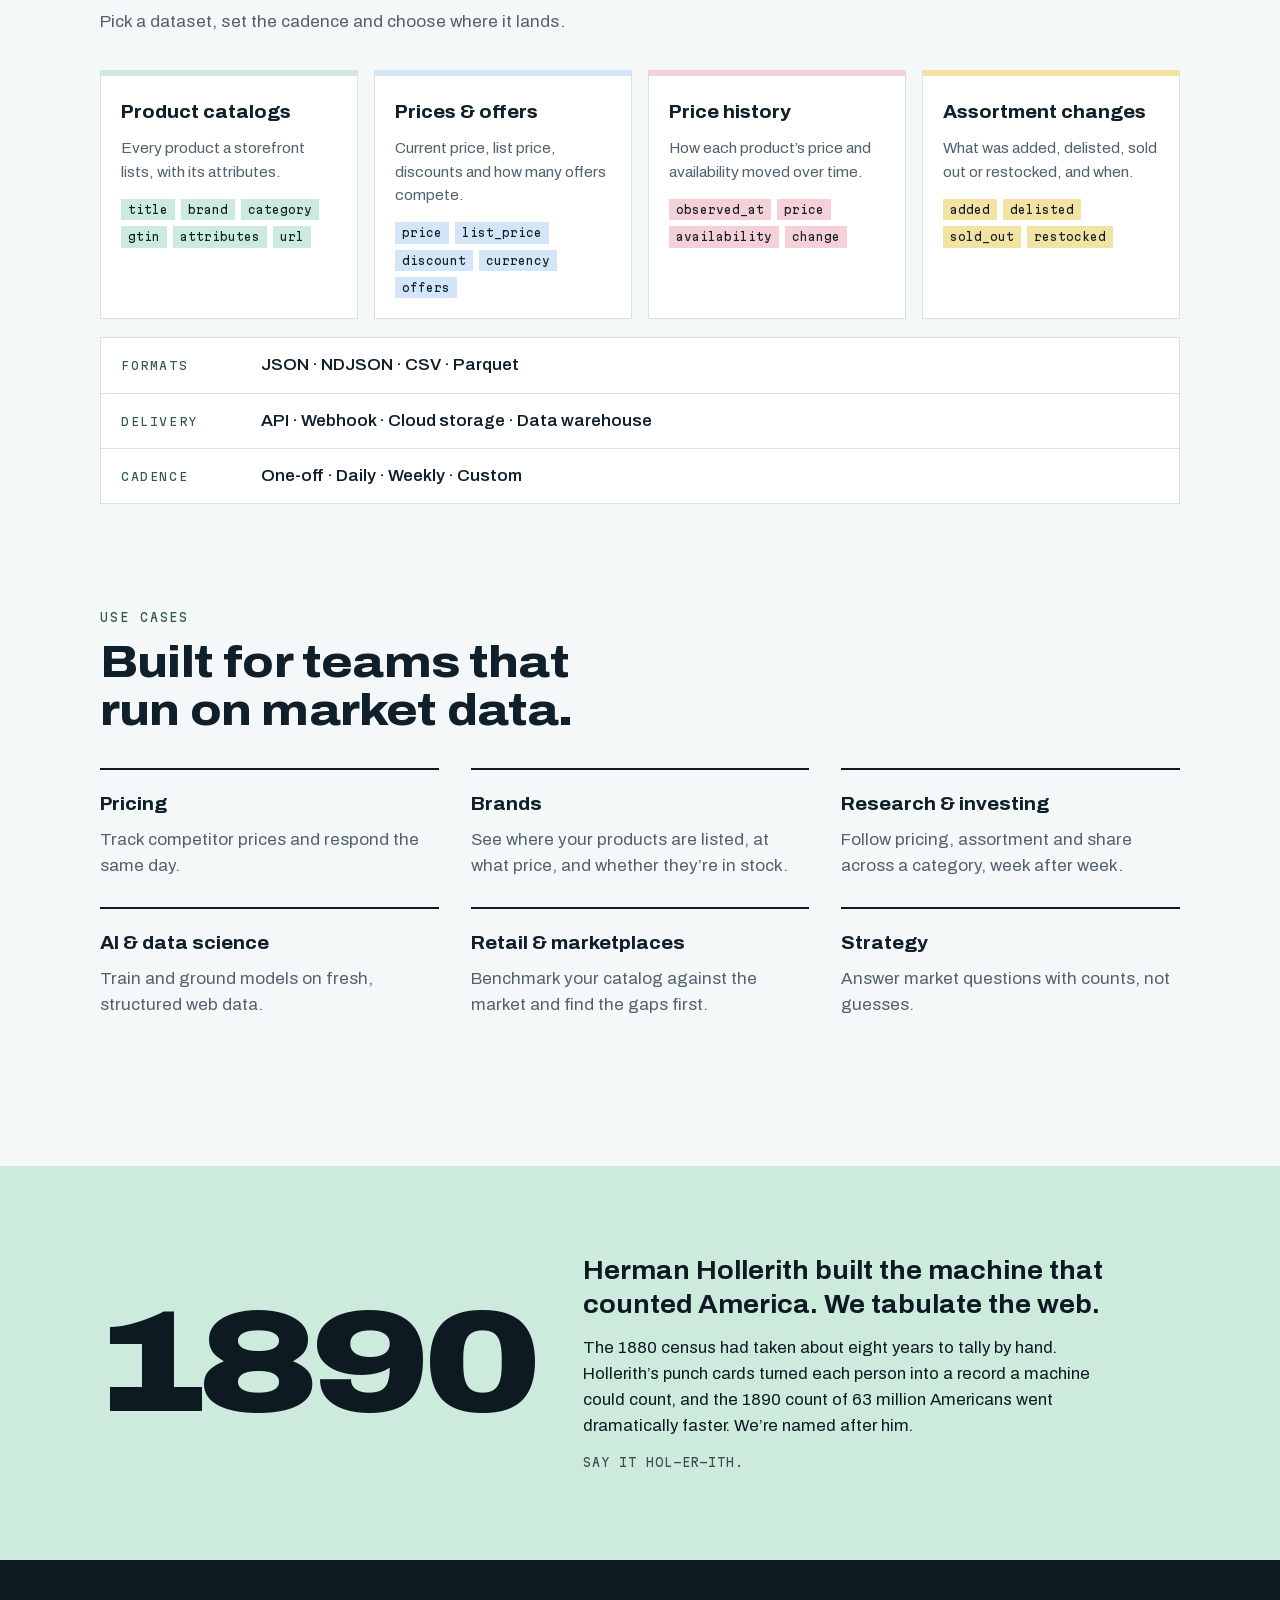
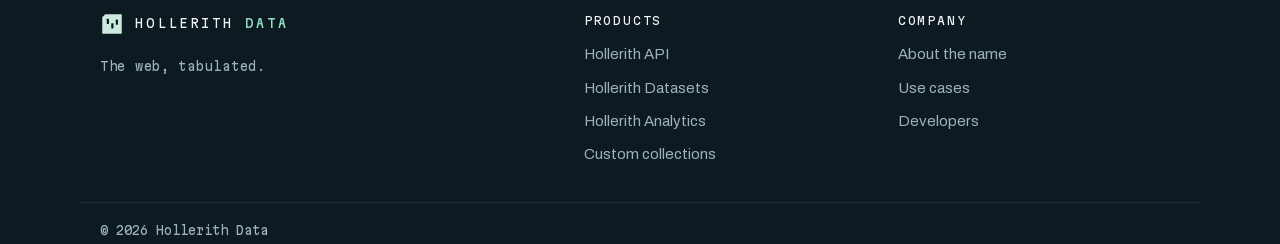
==== commit eddf1e26: "Restructure the site as a full product page - Sticky top bar with section navigation; hero with two " ====
--- a/index.html
+++ b/index.html
@@ -6,7 +6,7 @@
 <meta http-equiv="Content-Security-Policy" content="default-src 'none'; style-src 'self'; font-src 'self'; img-src 'self'; base-uri 'none'; form-action 'none'; upgrade-insecure-requests">
 <meta name="referrer" content="no-referrer">
 <title>Hollerith Data | The web, tabulated</title>
-<meta name="description" content="Hollerith Data turns the public web into clean, structured data: products, prices and listings, by API and as datasets.">
+<meta name="description" content="Hollerith Data turns the public web into clean, structured records: live through an API, in bulk as datasets, and as analytics.">
 <meta property="og:title" content="Hollerith Data">
 <meta property="og:description" content="The web, tabulated.">
 <meta name="theme-color" content="#0E1A22">
@@ -15,61 +15,124 @@
 <link rel="icon" href="/favicon.svg" type="image/svg+xml">
 </head>
 <body>
-<header class="hero">
-  <div class="wrap">
-    <nav class="bar" aria-label="Hollerith Data">
-      <span class="mark">HOLLERITH <b>DATA</b></span>
-      <span class="pill">Early access soon</span>
+<a class="skip" href="#main">Skip to content</a>
+<header class="top">
+  <div class="wrap top-in">
+    <a class="mark" href="/"><svg viewBox="0 0 32 32" aria-hidden="true" focusable="false"><path d="M7 3h22v26H3V7z" fill="#CDEBDC"/><rect x="9" y="9" width="3" height="7" rx=".6" fill="#0E1A22"/><rect x="15" y="15" width="3" height="7" rx=".6" fill="#0E1A22"/><rect x="21" y="10" width="3" height="7" rx=".6" fill="#0E1A22"/></svg><span>HOLLERITH <b>DATA</b></span></a>
+    <nav class="nav" aria-label="Primary">
+      <a href="#platform">Platform</a><a href="#api">Developers</a><a href="#datasets">Datasets</a><a class="opt" href="#teams">Use cases</a><a class="opt" href="#name">About</a>
     </nav>
-    <div class="hero-copy">
-      <h1>The web, tabulated.</h1>
-      <p class="lede">Every product, price and listing on the public web, turned into clean, structured data you can query.</p>
-    </div>
-    <figure class="stack">
-      <svg class="card" viewBox="-70 -60 1615 770" role="img" aria-label="A punch card. Its holes spell: HOLLERITH DATA. THE WEB, TABULATED."><defs><filter id="sh" x="-5%" y="-5%" width="110%" height="115%"><feDropShadow dx="0" dy="14" stdDeviation="16" flood-color="#000" flood-opacity=".35"/></filter></defs><path class="back b1" d="M38 0H1475V650H0V38Z" transform="rotate(-3.2 737 325) translate(-18 10)"/><path class="back b2" d="M38 0H1475V650H0V38Z" transform="rotate(2.4 737 325) translate(22 -6)"/><g filter="url(#sh)"><path class="front" d="M38 0H1475V650H0V38Z"/></g><text class="pd" x="52.0 69.4 86.8 104.2 121.6 139.0 156.4 173.8 191.2 208.6 226.0 243.4 260.8 278.2 295.6 313.0 330.4 347.8 365.2 382.6 400.0 417.4 434.8 452.2 469.6 487.0 504.4 521.8 539.2 556.6 574.0 591.4 608.8 626.2 643.6 661.0 678.4 695.8 713.2 730.6 748.0 765.4 782.8 800.2 817.6 835.0 852.4 869.8 887.2 904.6 922.0 939.4 956.8 974.2 991.6 1009.0 1026.4 1043.8 1061.2 1078.6 1096.0 1113.4 1130.8 1148.2 1165.6 1183.0 1200.4 1217.8 1235.2 1252.6 1270.0 1287.4 1304.8 1322.2 1339.6 1357.0 1374.4 1391.8 1409.2 1426.6" y="165">00000000000000000000000000000000000000000000000000000000000000000000000000000000</text><text class="pd" x="52.0 69.4 86.8 104.2 121.6 139.0 156.4 173.8 191.2 208.6 226.0 243.4 260.8 278.2 295.6 313.0 330.4 347.8 365.2 382.6 400.0 417.4 434.8 452.2 469.6 487.0 504.4 521.8 539.2 556.6 574.0 591.4 608.8 626.2 643.6 661.0 678.4 695.8 713.2 730.6 748.0 765.4 782.8 800.2 817.6 835.0 852.4 869.8 887.2 904.6 922.0 939.4 956.8 974.2 991.6 1009.0 1026.4 1043.8 1061.2 1078.6 1096.0 1113.4 1130.8 1148.2 1165.6 1183.0 1200.4 1217.8 1235.2 1252.6 1270.0 1287.4 1304.8 1322.2 1339.6 1357.0 1374.4 1391.8 1409.2 1426.6" y="213">11111111111111111111111111111111111111111111111111111111111111111111111111111111</text><text class="pd" x="52.0 69.4 86.8 104.2 121.6 139.0 156.4 173.8 191.2 208.6 226.0 243.4 260.8 278.2 295.6 313.0 330.4 347.8 365.2 382.6 400.0 417.4 434.8 452.2 469.6 487.0 504.4 521.8 539.2 556.6 574.0 591.4 608.8 626.2 643.6 661.0 678.4 695.8 713.2 730.6 748.0 765.4 782.8 800.2 817.6 835.0 852.4 869.8 887.2 904.6 922.0 939.4 956.8 974.2 991.6 1009.0 1026.4 1043.8 1061.2 1078.6 1096.0 1113.4 1130.8 1148.2 1165.6 1183.0 1200.4 1217.8 1235.2 1252.6 1270.0 1287.4 1304.8 1322.2 1339.6 1357.0 1374.4 1391.8 1409.2 1426.6" y="261">22222222222222222222222222222222222222222222222222222222222222222222222222222222</text><text class="pd" x="52.0 69.4 86.8 104.2 121.6 139.0 156.4 173.8 191.2 208.6 226.0 243.4 260.8 278.2 295.6 313.0 330.4 347.8 365.2 382.6 400.0 417.4 434.8 452.2 469.6 487.0 504.4 521.8 539.2 556.6 574.0 591.4 608.8 626.2 643.6 661.0 678.4 695.8 713.2 730.6 748.0 765.4 782.8 800.2 817.6 835.0 852.4 869.8 887.2 904.6 922.0 939.4 956.8 974.2 991.6 1009.0 1026.4 1043.8 1061.2 1078.6 1096.0 1113.4 1130.8 1148.2 1165.6 1183.0 1200.4 1217.8 1235.2 1252.6 1270.0 1287.4 1304.8 1322.2 1339.6 1357.0 1374.4 1391.8 1409.2 1426.6" y="309">33333333333333333333333333333333333333333333333333333333333333333333333333333333</text><text class="pd" x="52.0 69.4 86.8 104.2 121.6 139.0 156.4 173.8 191.2 208.6 226.0 243.4 260.8 278.2 295.6 313.0 330.4 347.8 365.2 382.6 400.0 417.4 434.8 452.2 469.6 487.0 504.4 521.8 539.2 556.6 574.0 591.4 608.8 626.2 643.6 661.0 678.4 695.8 713.2 730.6 748.0 765.4 782.8 800.2 817.6 835.0 852.4 869.8 887.2 904.6 922.0 939.4 956.8 974.2 991.6 1009.0 1026.4 1043.8 1061.2 1078.6 1096.0 1113.4 1130.8 1148.2 1165.6 1183.0 1200.4 1217.8 1235.2 1252.6 1270.0 1287.4 1304.8 1322.2 1339.6 1357.0 1374.4 1391.8 1409.2 1426.6" y="357">44444444444444444444444444444444444444444444444444444444444444444444444444444444</text><text class="pd" x="52.0 69.4 86.8 104.2 121.6 139.0 156.4 173.8 191.2 208.6 226.0 243.4 260.8 278.2 295.6 313.0 330.4 347.8 365.2 382.6 400.0 417.4 434.8 452.2 469.6 487.0 504.4 521.8 539.2 556.6 574.0 591.4 608.8 626.2 643.6 661.0 678.4 695.8 713.2 730.6 748.0 765.4 782.8 800.2 817.6 835.0 852.4 869.8 887.2 904.6 922.0 939.4 956.8 974.2 991.6 1009.0 1026.4 1043.8 1061.2 1078.6 1096.0 1113.4 1130.8 1148.2 1165.6 1183.0 1200.4 1217.8 1235.2 1252.6 1270.0 1287.4 1304.8 1322.2 1339.6 1357.0 1374.4 1391.8 1409.2 1426.6" y="405">55555555555555555555555555555555555555555555555555555555555555555555555555555555</text><text class="pd" x="52.0 69.4 86.8 104.2 121.6 139.0 156.4 173.8 191.2 208.6 226.0 243.4 260.8 278.2 295.6 313.0 330.4 347.8 365.2 382.6 400.0 417.4 434.8 452.2 469.6 487.0 504.4 521.8 539.2 556.6 574.0 591.4 608.8 626.2 643.6 661.0 678.4 695.8 713.2 730.6 748.0 765.4 782.8 800.2 817.6 835.0 852.4 869.8 887.2 904.6 922.0 939.4 956.8 974.2 991.6 1009.0 1026.4 1043.8 1061.2 1078.6 1096.0 1113.4 1130.8 1148.2 1165.6 1183.0 1200.4 1217.8 1235.2 1252.6 1270.0 1287.4 1304.8 1322.2 1339.6 1357.0 1374.4 1391.8 1409.2 1426.6" y="453">66666666666666666666666666666666666666666666666666666666666666666666666666666666</text><text class="pd" x="52.0 69.4 86.8 104.2 121.6 139.0 156.4 173.8 191.2 208.6 226.0 243.4 260.8 278.2 295.6 313.0 330.4 347.8 365.2 382.6 400.0 417.4 434.8 452.2 469.6 487.0 504.4 521.8 539.2 556.6 574.0 591.4 608.8 626.2 643.6 661.0 678.4 695.8 713.2 730.6 748.0 765.4 782.8 800.2 817.6 835.0 852.4 869.8 887.2 904.6 922.0 939.4 956.8 974.2 991.6 1009.0 1026.4 1043.8 1061.2 1078.6 1096.0 1113.4 1130.8 1148.2 1165.6 1183.0 1200.4 1217.8 1235.2 1252.6 1270.0 1287.4 1304.8 1322.2 1339.6 1357.0 1374.4 1391.8 1409.2 1426.6" y="501">77777777777777777777777777777777777777777777777777777777777777777777777777777777</text><text class="pd" x="52.0 69.4 86.8 104.2 121.6 139.0 156.4 173.8 191.2 208.6 226.0 243.4 260.8 278.2 295.6 313.0 330.4 347.8 365.2 382.6 400.0 417.4 434.8 452.2 469.6 487.0 504.4 521.8 539.2 556.6 574.0 591.4 608.8 626.2 643.6 661.0 678.4 695.8 713.2 730.6 748.0 765.4 782.8 800.2 817.6 835.0 852.4 869.8 887.2 904.6 922.0 939.4 956.8 974.2 991.6 1009.0 1026.4 1043.8 1061.2 1078.6 1096.0 1113.4 1130.8 1148.2 1165.6 1183.0 1200.4 1217.8 1235.2 1252.6 1270.0 1287.4 1304.8 1322.2 1339.6 1357.0 1374.4 1391.8 1409.2 1426.6" y="549">88888888888888888888888888888888888888888888888888888888888888888888888888888888</text><text class="pd" x="52.0 69.4 86.8 104.2 121.6 139.0 156.4 173.8 191.2 208.6 226.0 243.4 260.8 278.2 295.6 313.0 330.4 347.8 365.2 382.6 400.0 417.4 434.8 452.2 469.6 487.0 504.4 521.8 539.2 556.6 574.0 591.4 608.8 626.2 643.6 661.0 678.4 695.8 713.2 730.6 748.0 765.4 782.8 800.2 817.6 835.0 852.4 869.8 887.2 904.6 922.0 939.4 956.8 974.2 991.6 1009.0 1026.4 1043.8 1061.2 1078.6 1096.0 1113.4 1130.8 1148.2 1165.6 1183.0 1200.4 1217.8 1235.2 1252.6 1270.0 1287.4 1304.8 1322.2 1339.6 1357.0 1374.4 1391.8 1409.2 1426.6" y="597">99999999999999999999999999999999999999999999999999999999999999999999999999999999</text><text class="cn" x="52.0" y="181">1</text><text class="cn" x="52.0" y="615">1</text><text class="cn" x="69.4" y="181">2</text><text class="cn" x="69.4" y="615">2</text><text class="cn" x="86.8" y="181">3</text><text class="cn" x="86.8" y="615">3</text><text class="cn" x="104.2" y="181">4</text><text class="cn" x="104.2" y="615">4</text><text class="cn" x="121.6" y="181">5</text><text class="cn" x="121.6" y="615">5</text><text class="cn" x="139.0" y="181">6</text><text class="cn" x="139.0" y="615">6</text><text class="cn" x="156.4" y="181">7</text><text class="cn" x="156.4" y="615">7</text><text class="cn" x="173.8" y="181">8</text><text class="cn" x="173.8" y="615">8</text><text class="cn" x="191.2" y="181">9</text><text class="cn" x="191.2" y="615">9</text><text class="cn" x="208.6" y="181">10</text><text class="cn" x="208.6" y="615">10</text><text class="cn" x="226.0" y="181">11</text><text class="cn" x="226.0" y="615">11</text><text class="cn" x="243.4" y="181">12</text><text class="cn" x="243.4" y="615">12</text><text class="cn" x="260.8" y="181">13</text><text class="cn" x="260.8" y="615">13</text><text class="cn" x="278.2" y="181">14</text><text class="cn" x="278.2" y="615">14</text><text class="cn" x="295.6" y="181">15</text><text class="cn" x="295.6" y="615">15</text><text class="cn" x="313.0" y="181">16</text><text class="cn" x="313.0" y="615">16</text><text class="cn" x="330.4" y="181">17</text><text class="cn" x="330.4" y="615">17</text><text class="cn" x="347.8" y="181">18</text><text class="cn" x="347.8" y="615">18</text><text class="cn" x="365.2" y="181">19</text><text class="cn" x="365.2" y="615">19</text><text class="cn" x="382.6" y="181">20</text><text class="cn" x="382.6" y="615">20</text><text class="cn" x="400.0" y="181">21</text><text class="cn" x="400.0" y="615">21</text><text class="cn" x="417.4" y="181">22</text><text class="cn" x="417.4" y="615">22</text><text class="cn" x="434.8" y="181">23</text><text class="cn" x="434.8" y="615">23</text><text class="cn" x="452.2" y="181">24</text><text class="cn" x="452.2" y="615">24</text><text class="cn" x="469.6" y="181">25</text><text class="cn" x="469.6" y="615">25</text><text class="cn" x="487.0" y="181">26</text><text class="cn" x="487.0" y="615">26</text><text class="cn" x="504.4" y="181">27</text><text class="cn" x="504.4" y="615">27</text><text class="cn" x="521.8" y="181">28</text><text class="cn" x="521.8" y="615">28</text><text class="cn" x="539.2" y="181">29</text><text class="cn" x="539.2" y="615">29</text><text class="cn" x="556.6" y="181">30</text><text class="cn" x="556.6" y="615">30</text><text class="cn" x="574.0" y="181">31</text><text class="cn" x="574.0" y="615">31</text><text class="cn" x="591.4" y="181">32</text><text class="cn" x="591.4" y="615">32</text><text class="cn" x="608.8" y="181">33</text><text class="cn" x="608.8" y="615">33</text><text class="cn" x="626.2" y="181">34</text><text class="cn" x="626.2" y="615">34</text><text class="cn" x="643.6" y="181">35</text><text class="cn" x="643.6" y="615">35</text><text class="cn" x="661.0" y="181">36</text><text class="cn" x="661.0" y="615">36</text><text class="cn" x="678.4" y="181">37</text><text class="cn" x="678.4" y="615">37</text><text class="cn" x="695.8" y="181">38</text><text class="cn" x="695.8" y="615">38</text><text class="cn" x="713.2" y="181">39</text><text class="cn" x="713.2" y="615">39</text><text class="cn" x="730.6" y="181">40</text><text class="cn" x="730.6" y="615">40</text><text class="cn" x="748.0" y="181">41</text><text class="cn" x="748.0" y="615">41</text><text class="cn" x="765.4" y="181">42</text><text class="cn" x="765.4" y="615">42</text><text class="cn" x="782.8" y="181">43</text><text class="cn" x="782.8" y="615">43</text><text class="cn" x="800.2" y="181">44</text><text class="cn" x="800.2" y="615">44</text><text class="cn" x="817.6" y="181">45</text><text class="cn" x="817.6" y="615">45</text><text class="cn" x="835.0" y="181">46</text><text class="cn" x="835.0" y="615">46</text><text class="cn" x="852.4" y="181">47</text><text class="cn" x="852.4" y="615">47</text><text class="cn" x="869.8" y="181">48</text><text class="cn" x="869.8" y="615">48</text><text class="cn" x="887.2" y="181">49</text><text class="cn" x="887.2" y="615">49</text><text class="cn" x="904.6" y="181">50</text><text class="cn" x="904.6" y="615">50</text><text class="cn" x="922.0" y="181">51</text><text class="cn" x="922.0" y="615">51</text><text class="cn" x="939.4" y="181">52</text><text class="cn" x="939.4" y="615">52</text><text class="cn" x="956.8" y="181">53</text><text class="cn" x="956.8" y="615">53</text><text class="cn" x="974.2" y="181">54</text><text class="cn" x="974.2" y="615">54</text><text class="cn" x="991.6" y="181">55</text><text class="cn" x="991.6" y="615">55</text><text class="cn" x="1009.0" y="181">56</text><text class="cn" x="1009.0" y="615">56</text><text class="cn" x="1026.4" y="181">57</text><text class="cn" x="1026.4" y="615">57</text><text class="cn" x="1043.8" y="181">58</text><text class="cn" x="1043.8" y="615">58</text><text class="cn" x="1061.2" y="181">59</text><text class="cn" x="1061.2" y="615">59</text><text class="cn" x="1078.6" y="181">60</text><text class="cn" x="1078.6" y="615">60</text><text class="cn" x="1096.0" y="181">61</text><text class="cn" x="1096.0" y="615">61</text><text class="cn" x="1113.4" y="181">62</text><text class="cn" x="1113.4" y="615">62</text><text class="cn" x="1130.8" y="181">63</text><text class="cn" x="1130.8" y="615">63</text><text class="cn" x="1148.2" y="181">64</text><text class="cn" x="1148.2" y="615">64</text><text class="cn" x="1165.6" y="181">65</text><text class="cn" x="1165.6" y="615">65</text><text class="cn" x="1183.0" y="181">66</text><text class="cn" x="1183.0" y="615">66</text><text class="cn" x="1200.4" y="181">67</text><text class="cn" x="1200.4" y="615">67</text><text class="cn" x="1217.8" y="181">68</text><text class="cn" x="1217.8" y="615">68</text><text class="cn" x="1235.2" y="181">69</text><text class="cn" x="1235.2" y="615">69</text><text class="cn" x="1252.6" y="181">70</text><text class="cn" x="1252.6" y="615">70</text><text class="cn" x="1270.0" y="181">71</text><text class="cn" x="1270.0" y="615">71</text><text class="cn" x="1287.4" y="181">72</text><text class="cn" x="1287.4" y="615">72</text><text class="cn" x="1304.8" y="181">73</text><text class="cn" x="1304.8" y="615">73</text><text class="cn" x="1322.2" y="181">74</text><text class="cn" x="1322.2" y="615">74</text><text class="cn" x="1339.6" y="181">75</text><text class="cn" x="1339.6" y="615">75</text><text class="cn" x="1357.0" y="181">76</text><text class="cn" x="1357.0" y="615">76</text><text class="cn" x="1374.4" y="181">77</text><text class="cn" x="1374.4" y="615">77</text><text class="cn" x="1391.8" y="181">78</text><text class="cn" x="1391.8" y="615">78</text><text class="cn" x="1409.2" y="181">79</text><text class="cn" x="1409.2" y="615">79</text><text class="cn" x="1426.6" y="181">80</text><text class="cn" x="1426.6" y="615">80</text><text class="ip k1" x="52.0" y="33">H</text><rect class="h k1" x="47.0" y="51" width="10" height="26" rx="1.5"/><rect class="h k1" x="47.0" y="531" width="10" height="26" rx="1.5"/><text class="ip k2" x="69.4" y="33">O</text><rect class="h k2" x="64.4" y="99" width="10" height="26" rx="1.5"/><rect class="h k2" x="64.4" y="435" width="10" height="26" rx="1.5"/><text class="ip k3" x="86.8" y="33">L</text><rect class="h k3" x="81.8" y="99" width="10" height="26" rx="1.5"/><rect class="h k3" x="81.8" y="291" width="10" height="26" rx="1.5"/><text class="ip k4" x="104.2" y="33">L</text><rect class="h k4" x="99.2" y="99" width="10" height="26" rx="1.5"/><rect class="h k4" x="99.2" y="291" width="10" height="26" rx="1.5"/><text class="ip k5" x="121.6" y="33">E</text><rect class="h k5" x="116.6" y="51" width="10" height="26" rx="1.5"/><rect class="h k5" x="116.6" y="387" width="10" height="26" rx="1.5"/><text class="ip k6" x="139.0" y="33">R</text><rect class="h k6" x="134.0" y="99" width="10" height="26" rx="1.5"/><rect class="h k6" x="134.0" y="579" width="10" height="26" rx="1.5"/><text class="ip k7" x="156.4" y="33">I</text><rect class="h k7" x="151.4" y="51" width="10" height="26" rx="1.5"/><rect class="h k7" x="151.4" y="579" width="10" height="26" rx="1.5"/><text class="ip k8" x="173.8" y="33">T</text><rect class="h k8" x="168.8" y="147" width="10" height="26" rx="1.5"/><rect class="h k8" x="168.8" y="291" width="10" height="26" rx="1.5"/><text class="ip k9" x="191.2" y="33">H</text><rect class="h k9" x="186.2" y="51" width="10" height="26" rx="1.5"/><rect class="h k9" x="186.2" y="531" width="10" height="26" rx="1.5"/><text class="ip k11" x="226.0" y="33">D</text><rect class="h k11" x="221.0" y="51" width="10" height="26" rx="1.5"/><rect class="h k11" x="221.0" y="339" width="10" height="26" rx="1.5"/><text class="ip k12" x="243.4" y="33">A</text><rect class="h k12" x="238.4" y="51" width="10" height="26" rx="1.5"/><rect class="h k12" x="238.4" y="195" width="10" height="26" rx="1.5"/><text class="ip k13" x="260.8" y="33">T</text><rect class="h k13" x="255.8" y="147" width="10" height="26" rx="1.5"/><rect class="h k13" x="255.8" y="291" width="10" height="26" rx="1.5"/><text class="ip k14" x="278.2" y="33">A</text><rect class="h k14" x="273.2" y="51" width="10" height="26" rx="1.5"/><rect class="h k14" x="273.2" y="195" width="10" height="26" rx="1.5"/><text class="ip k15" x="295.6" y="33">.</text><rect class="h k15" x="290.6" y="51" width="10" height="26" rx="1.5"/><rect class="h k15" x="290.6" y="291" width="10" height="26" rx="1.5"/><rect class="h k15" x="290.6" y="531" width="10" height="26" rx="1.5"/><text class="ip k17" x="330.4" y="33">T</text><rect class="h k17" x="325.4" y="147" width="10" height="26" rx="1.5"/><rect class="h k17" x="325.4" y="291" width="10" height="26" rx="1.5"/><text class="ip k18" x="347.8" y="33">H</text><rect class="h k18" x="342.8" y="51" width="10" height="26" rx="1.5"/><rect class="h k18" x="342.8" y="531" width="10" height="26" rx="1.5"/><text class="ip k19" x="365.2" y="33">E</text><rect class="h k19" x="360.2" y="51" width="10" height="26" rx="1.5"/><rect class="h k19" x="360.2" y="387" width="10" height="26" rx="1.5"/><text class="ip k21" x="400.0" y="33">W</text><rect class="h k21" x="395.0" y="147" width="10" height="26" rx="1.5"/><rect class="h k21" x="395.0" y="435" width="10" height="26" rx="1.5"/><text class="ip k22" x="417.4" y="33">E</text><rect class="h k22" x="412.4" y="51" width="10" height="26" rx="1.5"/><rect class="h k22" x="412.4" y="387" width="10" height="26" rx="1.5"/><text class="ip k23" x="434.8" y="33">B</text><rect class="h k23" x="429.8" y="51" width="10" height="26" rx="1.5"/><rect class="h k23" x="429.8" y="243" width="10" height="26" rx="1.5"/><text class="ip k24" x="452.2" y="33">,</text><rect class="h k24" x="447.2" y="147" width="10" height="26" rx="1.5"/><rect class="h k24" x="447.2" y="291" width="10" height="26" rx="1.5"/><rect class="h k24" x="447.2" y="531" width="10" height="26" rx="1.5"/><text class="ip k26" x="487.0" y="33">T</text><rect class="h k26" x="482.0" y="147" width="10" height="26" rx="1.5"/><rect class="h k26" x="482.0" y="291" width="10" height="26" rx="1.5"/><text class="ip k27" x="504.4" y="33">A</text><rect class="h k27" x="499.4" y="51" width="10" height="26" rx="1.5"/><rect class="h k27" x="499.4" y="195" width="10" height="26" rx="1.5"/><text class="ip k28" x="521.8" y="33">B</text><rect class="h k28" x="516.8" y="51" width="10" height="26" rx="1.5"/><rect class="h k28" x="516.8" y="243" width="10" height="26" rx="1.5"/><text class="ip k29" x="539.2" y="33">U</text><rect class="h k29" x="534.2" y="147" width="10" height="26" rx="1.5"/><rect class="h k29" x="534.2" y="339" width="10" height="26" rx="1.5"/><text class="ip k30" x="556.6" y="33">L</text><rect class="h k30" x="551.6" y="99" width="10" height="26" rx="1.5"/><rect class="h k30" x="551.6" y="291" width="10" height="26" rx="1.5"/><text class="ip k31" x="574.0" y="33">A</text><rect class="h k31" x="569.0" y="51" width="10" height="26" rx="1.5"/><rect class="h k31" x="569.0" y="195" width="10" height="26" rx="1.5"/><text class="ip k32" x="591.4" y="33">T</text><rect class="h k32" x="586.4" y="147" width="10" height="26" rx="1.5"/><rect class="h k32" x="586.4" y="291" width="10" height="26" rx="1.5"/><text class="ip k33" x="608.8" y="33">E</text><rect class="h k33" x="603.8" y="51" width="10" height="26" rx="1.5"/><rect class="h k33" x="603.8" y="387" width="10" height="26" rx="1.5"/><text class="ip k34" x="626.2" y="33">D</text><rect class="h k34" x="621.2" y="51" width="10" height="26" rx="1.5"/><rect class="h k34" x="621.2" y="339" width="10" height="26" rx="1.5"/><text class="ip k35" x="643.6" y="33">.</text><rect class="h k35" x="638.6" y="51" width="10" height="26" rx="1.5"/><rect class="h k35" x="638.6" y="291" width="10" height="26" rx="1.5"/><rect class="h k35" x="638.6" y="531" width="10" height="26" rx="1.5"/></svg>
-      <figcaption>An 80-column punch card, the format Hollerith&rsquo;s machines grew into, punched in real card code. Read the top edge.</figcaption>
-    </figure>
   </div>
 </header>
-<main>
-  <section class="build wrap" aria-labelledby="build-h">
-    <h2 id="build-h">What we&rsquo;re building</h2>
-    <div class="products">
-      <article class="p mint"><h3>Hollerith API</h3><p>Look up any product and get clean JSON back: title, brand, price, availability and offers, stamped with the moment we saw it.</p></article>
-      <article class="p sky"><h3>Hollerith Datasets</h3><p>Whole catalogs and their price history, delivered on a schedule as files you can load anywhere.</p></article>
-      <article class="p rose"><h3>Hollerith Analytics</h3><p>Dashboards and reports on the catalogs you follow, so you see the market move.</p></article>
-      <article class="p butter"><h3>Custom collections</h3><p>Need something specific tracked? We design, run and deliver a collection built around your question.</p></article>
+<main id="main">
+  <section class="hero" aria-labelledby="hero-h">
+    <div class="wrap hero-in">
+      <p class="eyebrow">Web data platform</p>
+      <h1 id="hero-h">The web, tabulated.</h1>
+      <p class="lede">Hollerith turns the public web into clean, structured records, delivered live through an API, in bulk as datasets, or as analytics your team can act on.</p>
+      <div class="ctas"><a class="btn btn-1" href="#api">Explore the API</a><a class="btn btn-2" href="#datasets">Browse datasets</a></div>
+      <figure class="stack"><svg class="card" viewBox="-70 -60 1615 770" role="img" aria-label="A punch card. Its holes spell: HOLLERITH DATA. THE WEB, TABULATED."><defs><filter id="sh" x="-5%" y="-5%" width="110%" height="115%"><feDropShadow dx="0" dy="14" stdDeviation="16" flood-color="#000" flood-opacity=".35"/></filter></defs><path class="back b1" d="M38 0H1475V650H0V38Z" transform="rotate(-3.2 737 325) translate(-18 10)"/><path class="back b2" d="M38 0H1475V650H0V38Z" transform="rotate(2.4 737 325) translate(22 -6)"/><g filter="url(#sh)"><path class="front" d="M38 0H1475V650H0V38Z"/></g><text class="pd" x="52.0 69.4 86.8 104.2 121.6 139.0 156.4 173.8 191.2 208.6 226.0 243.4 260.8 278.2 295.6 313.0 330.4 347.8 365.2 382.6 400.0 417.4 434.8 452.2 469.6 487.0 504.4 521.8 539.2 556.6 574.0 591.4 608.8 626.2 643.6 661.0 678.4 695.8 713.2 730.6 748.0 765.4 782.8 800.2 817.6 835.0 852.4 869.8 887.2 904.6 922.0 939.4 956.8 974.2 991.6 1009.0 1026.4 1043.8 1061.2 1078.6 1096.0 1113.4 1130.8 1148.2 1165.6 1183.0 1200.4 1217.8 1235.2 1252.6 1270.0 1287.4 1304.8 1322.2 1339.6 1357.0 1374.4 1391.8 1409.2 1426.6" y="165">00000000000000000000000000000000000000000000000000000000000000000000000000000000</text><text class="pd" x="52.0 69.4 86.8 104.2 121.6 139.0 156.4 173.8 191.2 208.6 226.0 243.4 260.8 278.2 295.6 313.0 330.4 347.8 365.2 382.6 400.0 417.4 434.8 452.2 469.6 487.0 504.4 521.8 539.2 556.6 574.0 591.4 608.8 626.2 643.6 661.0 678.4 695.8 713.2 730.6 748.0 765.4 782.8 800.2 817.6 835.0 852.4 869.8 887.2 904.6 922.0 939.4 956.8 974.2 991.6 1009.0 1026.4 1043.8 1061.2 1078.6 1096.0 1113.4 1130.8 1148.2 1165.6 1183.0 1200.4 1217.8 1235.2 1252.6 1270.0 1287.4 1304.8 1322.2 1339.6 1357.0 1374.4 1391.8 1409.2 1426.6" y="213">11111111111111111111111111111111111111111111111111111111111111111111111111111111</text><text class="pd" x="52.0 69.4 86.8 104.2 121.6 139.0 156.4 173.8 191.2 208.6 226.0 243.4 260.8 278.2 295.6 313.0 330.4 347.8 365.2 382.6 400.0 417.4 434.8 452.2 469.6 487.0 504.4 521.8 539.2 556.6 574.0 591.4 608.8 626.2 643.6 661.0 678.4 695.8 713.2 730.6 748.0 765.4 782.8 800.2 817.6 835.0 852.4 869.8 887.2 904.6 922.0 939.4 956.8 974.2 991.6 1009.0 1026.4 1043.8 1061.2 1078.6 1096.0 1113.4 1130.8 1148.2 1165.6 1183.0 1200.4 1217.8 1235.2 1252.6 1270.0 1287.4 1304.8 1322.2 1339.6 1357.0 1374.4 1391.8 1409.2 1426.6" y="261">22222222222222222222222222222222222222222222222222222222222222222222222222222222</text><text class="pd" x="52.0 69.4 86.8 104.2 121.6 139.0 156.4 173.8 191.2 208.6 226.0 243.4 260.8 278.2 295.6 313.0 330.4 347.8 365.2 382.6 400.0 417.4 434.8 452.2 469.6 487.0 504.4 521.8 539.2 556.6 574.0 591.4 608.8 626.2 643.6 661.0 678.4 695.8 713.2 730.6 748.0 765.4 782.8 800.2 817.6 835.0 852.4 869.8 887.2 904.6 922.0 939.4 956.8 974.2 991.6 1009.0 1026.4 1043.8 1061.2 1078.6 1096.0 1113.4 1130.8 1148.2 1165.6 1183.0 1200.4 1217.8 1235.2 1252.6 1270.0 1287.4 1304.8 1322.2 1339.6 1357.0 1374.4 1391.8 1409.2 1426.6" y="309">33333333333333333333333333333333333333333333333333333333333333333333333333333333</text><text class="pd" x="52.0 69.4 86.8 104.2 121.6 139.0 156.4 173.8 191.2 208.6 226.0 243.4 260.8 278.2 295.6 313.0 330.4 347.8 365.2 382.6 400.0 417.4 434.8 452.2 469.6 487.0 504.4 521.8 539.2 556.6 574.0 591.4 608.8 626.2 643.6 661.0 678.4 695.8 713.2 730.6 748.0 765.4 782.8 800.2 817.6 835.0 852.4 869.8 887.2 904.6 922.0 939.4 956.8 974.2 991.6 1009.0 1026.4 1043.8 1061.2 1078.6 1096.0 1113.4 1130.8 1148.2 1165.6 1183.0 1200.4 1217.8 1235.2 1252.6 1270.0 1287.4 1304.8 1322.2 1339.6 1357.0 1374.4 1391.8 1409.2 1426.6" y="357">44444444444444444444444444444444444444444444444444444444444444444444444444444444</text><text class="pd" x="52.0 69.4 86.8 104.2 121.6 139.0 156.4 173.8 191.2 208.6 226.0 243.4 260.8 278.2 295.6 313.0 330.4 347.8 365.2 382.6 400.0 417.4 434.8 452.2 469.6 487.0 504.4 521.8 539.2 556.6 574.0 591.4 608.8 626.2 643.6 661.0 678.4 695.8 713.2 730.6 748.0 765.4 782.8 800.2 817.6 835.0 852.4 869.8 887.2 904.6 922.0 939.4 956.8 974.2 991.6 1009.0 1026.4 1043.8 1061.2 1078.6 1096.0 1113.4 1130.8 1148.2 1165.6 1183.0 1200.4 1217.8 1235.2 1252.6 1270.0 1287.4 1304.8 1322.2 1339.6 1357.0 1374.4 1391.8 1409.2 1426.6" y="405">55555555555555555555555555555555555555555555555555555555555555555555555555555555</text><text class="pd" x="52.0 69.4 86.8 104.2 121.6 139.0 156.4 173.8 191.2 208.6 226.0 243.4 260.8 278.2 295.6 313.0 330.4 347.8 365.2 382.6 400.0 417.4 434.8 452.2 469.6 487.0 504.4 521.8 539.2 556.6 574.0 591.4 608.8 626.2 643.6 661.0 678.4 695.8 713.2 730.6 748.0 765.4 782.8 800.2 817.6 835.0 852.4 869.8 887.2 904.6 922.0 939.4 956.8 974.2 991.6 1009.0 1026.4 1043.8 1061.2 1078.6 1096.0 1113.4 1130.8 1148.2 1165.6 1183.0 1200.4 1217.8 1235.2 1252.6 1270.0 1287.4 1304.8 1322.2 1339.6 1357.0 1374.4 1391.8 1409.2 1426.6" y="453">66666666666666666666666666666666666666666666666666666666666666666666666666666666</text><text class="pd" x="52.0 69.4 86.8 104.2 121.6 139.0 156.4 173.8 191.2 208.6 226.0 243.4 260.8 278.2 295.6 313.0 330.4 347.8 365.2 382.6 400.0 417.4 434.8 452.2 469.6 487.0 504.4 521.8 539.2 556.6 574.0 591.4 608.8 626.2 643.6 661.0 678.4 695.8 713.2 730.6 748.0 765.4 782.8 800.2 817.6 835.0 852.4 869.8 887.2 904.6 922.0 939.4 956.8 974.2 991.6 1009.0 1026.4 1043.8 1061.2 1078.6 1096.0 1113.4 1130.8 1148.2 1165.6 1183.0 1200.4 1217.8 1235.2 1252.6 1270.0 1287.4 1304.8 1322.2 1339.6 1357.0 1374.4 1391.8 1409.2 1426.6" y="501">77777777777777777777777777777777777777777777777777777777777777777777777777777777</text><text class="pd" x="52.0 69.4 86.8 104.2 121.6 139.0 156.4 173.8 191.2 208.6 226.0 243.4 260.8 278.2 295.6 313.0 330.4 347.8 365.2 382.6 400.0 417.4 434.8 452.2 469.6 487.0 504.4 521.8 539.2 556.6 574.0 591.4 608.8 626.2 643.6 661.0 678.4 695.8 713.2 730.6 748.0 765.4 782.8 800.2 817.6 835.0 852.4 869.8 887.2 904.6 922.0 939.4 956.8 974.2 991.6 1009.0 1026.4 1043.8 1061.2 1078.6 1096.0 1113.4 1130.8 1148.2 1165.6 1183.0 1200.4 1217.8 1235.2 1252.6 1270.0 1287.4 1304.8 1322.2 1339.6 1357.0 1374.4 1391.8 1409.2 1426.6" y="549">88888888888888888888888888888888888888888888888888888888888888888888888888888888</text><text class="pd" x="52.0 69.4 86.8 104.2 121.6 139.0 156.4 173.8 191.2 208.6 226.0 243.4 260.8 278.2 295.6 313.0 330.4 347.8 365.2 382.6 400.0 417.4 434.8 452.2 469.6 487.0 504.4 521.8 539.2 556.6 574.0 591.4 608.8 626.2 643.6 661.0 678.4 695.8 713.2 730.6 748.0 765.4 782.8 800.2 817.6 835.0 852.4 869.8 887.2 904.6 922.0 939.4 956.8 974.2 991.6 1009.0 1026.4 1043.8 1061.2 1078.6 1096.0 1113.4 1130.8 1148.2 1165.6 1183.0 1200.4 1217.8 1235.2 1252.6 1270.0 1287.4 1304.8 1322.2 1339.6 1357.0 1374.4 1391.8 1409.2 1426.6" y="597">99999999999999999999999999999999999999999999999999999999999999999999999999999999</text><text class="cn" x="52.0" y="181">1</text><text class="cn" x="52.0" y="615">1</text><text class="cn" x="69.4" y="181">2</text><text class="cn" x="69.4" y="615">2</text><text class="cn" x="86.8" y="181">3</text><text class="cn" x="86.8" y="615">3</text><text class="cn" x="104.2" y="181">4</text><text class="cn" x="104.2" y="615">4</text><text class="cn" x="121.6" y="181">5</text><text class="cn" x="121.6" y="615">5</text><text class="cn" x="139.0" y="181">6</text><text class="cn" x="139.0" y="615">6</text><text class="cn" x="156.4" y="181">7</text><text class="cn" x="156.4" y="615">7</text><text class="cn" x="173.8" y="181">8</text><text class="cn" x="173.8" y="615">8</text><text class="cn" x="191.2" y="181">9</text><text class="cn" x="191.2" y="615">9</text><text class="cn" x="208.6" y="181">10</text><text class="cn" x="208.6" y="615">10</text><text class="cn" x="226.0" y="181">11</text><text class="cn" x="226.0" y="615">11</text><text class="cn" x="243.4" y="181">12</text><text class="cn" x="243.4" y="615">12</text><text class="cn" x="260.8" y="181">13</text><text class="cn" x="260.8" y="615">13</text><text class="cn" x="278.2" y="181">14</text><text class="cn" x="278.2" y="615">14</text><text class="cn" x="295.6" y="181">15</text><text class="cn" x="295.6" y="615">15</text><text class="cn" x="313.0" y="181">16</text><text class="cn" x="313.0" y="615">16</text><text class="cn" x="330.4" y="181">17</text><text class="cn" x="330.4" y="615">17</text><text class="cn" x="347.8" y="181">18</text><text class="cn" x="347.8" y="615">18</text><text class="cn" x="365.2" y="181">19</text><text class="cn" x="365.2" y="615">19</text><text class="cn" x="382.6" y="181">20</text><text class="cn" x="382.6" y="615">20</text><text class="cn" x="400.0" y="181">21</text><text class="cn" x="400.0" y="615">21</text><text class="cn" x="417.4" y="181">22</text><text class="cn" x="417.4" y="615">22</text><text class="cn" x="434.8" y="181">23</text><text class="cn" x="434.8" y="615">23</text><text class="cn" x="452.2" y="181">24</text><text class="cn" x="452.2" y="615">24</text><text class="cn" x="469.6" y="181">25</text><text class="cn" x="469.6" y="615">25</text><text class="cn" x="487.0" y="181">26</text><text class="cn" x="487.0" y="615">26</text><text class="cn" x="504.4" y="181">27</text><text class="cn" x="504.4" y="615">27</text><text class="cn" x="521.8" y="181">28</text><text class="cn" x="521.8" y="615">28</text><text class="cn" x="539.2" y="181">29</text><text class="cn" x="539.2" y="615">29</text><text class="cn" x="556.6" y="181">30</text><text class="cn" x="556.6" y="615">30</text><text class="cn" x="574.0" y="181">31</text><text class="cn" x="574.0" y="615">31</text><text class="cn" x="591.4" y="181">32</text><text class="cn" x="591.4" y="615">32</text><text class="cn" x="608.8" y="181">33</text><text class="cn" x="608.8" y="615">33</text><text class="cn" x="626.2" y="181">34</text><text class="cn" x="626.2" y="615">34</text><text class="cn" x="643.6" y="181">35</text><text class="cn" x="643.6" y="615">35</text><text class="cn" x="661.0" y="181">36</text><text class="cn" x="661.0" y="615">36</text><text class="cn" x="678.4" y="181">37</text><text class="cn" x="678.4" y="615">37</text><text class="cn" x="695.8" y="181">38</text><text class="cn" x="695.8" y="615">38</text><text class="cn" x="713.2" y="181">39</text><text class="cn" x="713.2" y="615">39</text><text class="cn" x="730.6" y="181">40</text><text class="cn" x="730.6" y="615">40</text><text class="cn" x="748.0" y="181">41</text><text class="cn" x="748.0" y="615">41</text><text class="cn" x="765.4" y="181">42</text><text class="cn" x="765.4" y="615">42</text><text class="cn" x="782.8" y="181">43</text><text class="cn" x="782.8" y="615">43</text><text class="cn" x="800.2" y="181">44</text><text class="cn" x="800.2" y="615">44</text><text class="cn" x="817.6" y="181">45</text><text class="cn" x="817.6" y="615">45</text><text class="cn" x="835.0" y="181">46</text><text class="cn" x="835.0" y="615">46</text><text class="cn" x="852.4" y="181">47</text><text class="cn" x="852.4" y="615">47</text><text class="cn" x="869.8" y="181">48</text><text class="cn" x="869.8" y="615">48</text><text class="cn" x="887.2" y="181">49</text><text class="cn" x="887.2" y="615">49</text><text class="cn" x="904.6" y="181">50</text><text class="cn" x="904.6" y="615">50</text><text class="cn" x="922.0" y="181">51</text><text class="cn" x="922.0" y="615">51</text><text class="cn" x="939.4" y="181">52</text><text class="cn" x="939.4" y="615">52</text><text class="cn" x="956.8" y="181">53</text><text class="cn" x="956.8" y="615">53</text><text class="cn" x="974.2" y="181">54</text><text class="cn" x="974.2" y="615">54</text><text class="cn" x="991.6" y="181">55</text><text class="cn" x="991.6" y="615">55</text><text class="cn" x="1009.0" y="181">56</text><text class="cn" x="1009.0" y="615">56</text><text class="cn" x="1026.4" y="181">57</text><text class="cn" x="1026.4" y="615">57</text><text class="cn" x="1043.8" y="181">58</text><text class="cn" x="1043.8" y="615">58</text><text class="cn" x="1061.2" y="181">59</text><text class="cn" x="1061.2" y="615">59</text><text class="cn" x="1078.6" y="181">60</text><text class="cn" x="1078.6" y="615">60</text><text class="cn" x="1096.0" y="181">61</text><text class="cn" x="1096.0" y="615">61</text><text class="cn" x="1113.4" y="181">62</text><text class="cn" x="1113.4" y="615">62</text><text class="cn" x="1130.8" y="181">63</text><text class="cn" x="1130.8" y="615">63</text><text class="cn" x="1148.2" y="181">64</text><text class="cn" x="1148.2" y="615">64</text><text class="cn" x="1165.6" y="181">65</text><text class="cn" x="1165.6" y="615">65</text><text class="cn" x="1183.0" y="181">66</text><text class="cn" x="1183.0" y="615">66</text><text class="cn" x="1200.4" y="181">67</text><text class="cn" x="1200.4" y="615">67</text><text class="cn" x="1217.8" y="181">68</text><text class="cn" x="1217.8" y="615">68</text><text class="cn" x="1235.2" y="181">69</text><text class="cn" x="1235.2" y="615">69</text><text class="cn" x="1252.6" y="181">70</text><text class="cn" x="1252.6" y="615">70</text><text class="cn" x="1270.0" y="181">71</text><text class="cn" x="1270.0" y="615">71</text><text class="cn" x="1287.4" y="181">72</text><text class="cn" x="1287.4" y="615">72</text><text class="cn" x="1304.8" y="181">73</text><text class="cn" x="1304.8" y="615">73</text><text class="cn" x="1322.2" y="181">74</text><text class="cn" x="1322.2" y="615">74</text><text class="cn" x="1339.6" y="181">75</text><text class="cn" x="1339.6" y="615">75</text><text class="cn" x="1357.0" y="181">76</text><text class="cn" x="1357.0" y="615">76</text><text class="cn" x="1374.4" y="181">77</text><text class="cn" x="1374.4" y="615">77</text><text class="cn" x="1391.8" y="181">78</text><text class="cn" x="1391.8" y="615">78</text><text class="cn" x="1409.2" y="181">79</text><text class="cn" x="1409.2" y="615">79</text><text class="cn" x="1426.6" y="181">80</text><text class="cn" x="1426.6" y="615">80</text><text class="ip k1" x="52.0" y="33">H</text><rect class="h k1" x="47.0" y="51" width="10" height="26" rx="1.5"/><rect class="h k1" x="47.0" y="531" width="10" height="26" rx="1.5"/><text class="ip k2" x="69.4" y="33">O</text><rect class="h k2" x="64.4" y="99" width="10" height="26" rx="1.5"/><rect class="h k2" x="64.4" y="435" width="10" height="26" rx="1.5"/><text class="ip k3" x="86.8" y="33">L</text><rect class="h k3" x="81.8" y="99" width="10" height="26" rx="1.5"/><rect class="h k3" x="81.8" y="291" width="10" height="26" rx="1.5"/><text class="ip k4" x="104.2" y="33">L</text><rect class="h k4" x="99.2" y="99" width="10" height="26" rx="1.5"/><rect class="h k4" x="99.2" y="291" width="10" height="26" rx="1.5"/><text class="ip k5" x="121.6" y="33">E</text><rect class="h k5" x="116.6" y="51" width="10" height="26" rx="1.5"/><rect class="h k5" x="116.6" y="387" width="10" height="26" rx="1.5"/><text class="ip k6" x="139.0" y="33">R</text><rect class="h k6" x="134.0" y="99" width="10" height="26" rx="1.5"/><rect class="h k6" x="134.0" y="579" width="10" height="26" rx="1.5"/><text class="ip k7" x="156.4" y="33">I</text><rect class="h k7" x="151.4" y="51" width="10" height="26" rx="1.5"/><rect class="h k7" x="151.4" y="579" width="10" height="26" rx="1.5"/><text class="ip k8" x="173.8" y="33">T</text><rect class="h k8" x="168.8" y="147" width="10" height="26" rx="1.5"/><rect class="h k8" x="168.8" y="291" width="10" height="26" rx="1.5"/><text class="ip k9" x="191.2" y="33">H</text><rect class="h k9" x="186.2" y="51" width="10" height="26" rx="1.5"/><rect class="h k9" x="186.2" y="531" width="10" height="26" rx="1.5"/><text class="ip k11" x="226.0" y="33">D</text><rect class="h k11" x="221.0" y="51" width="10" height="26" rx="1.5"/><rect class="h k11" x="221.0" y="339" width="10" height="26" rx="1.5"/><text class="ip k12" x="243.4" y="33">A</text><rect class="h k12" x="238.4" y="51" width="10" height="26" rx="1.5"/><rect class="h k12" x="238.4" y="195" width="10" height="26" rx="1.5"/><text class="ip k13" x="260.8" y="33">T</text><rect class="h k13" x="255.8" y="147" width="10" height="26" rx="1.5"/><rect class="h k13" x="255.8" y="291" width="10" height="26" rx="1.5"/><text class="ip k14" x="278.2" y="33">A</text><rect class="h k14" x="273.2" y="51" width="10" height="26" rx="1.5"/><rect class="h k14" x="273.2" y="195" width="10" height="26" rx="1.5"/><text class="ip k15" x="295.6" y="33">.</text><rect class="h k15" x="290.6" y="51" width="10" height="26" rx="1.5"/><rect class="h k15" x="290.6" y="291" width="10" height="26" rx="1.5"/><rect class="h k15" x="290.6" y="531" width="10" height="26" rx="1.5"/><text class="ip k17" x="330.4" y="33">T</text><rect class="h k17" x="325.4" y="147" width="10" height="26" rx="1.5"/><rect class="h k17" x="325.4" y="291" width="10" height="26" rx="1.5"/><text class="ip k18" x="347.8" y="33">H</text><rect class="h k18" x="342.8" y="51" width="10" height="26" rx="1.5"/><rect class="h k18" x="342.8" y="531" width="10" height="26" rx="1.5"/><text class="ip k19" x="365.2" y="33">E</text><rect class="h k19" x="360.2" y="51" width="10" height="26" rx="1.5"/><rect class="h k19" x="360.2" y="387" width="10" height="26" rx="1.5"/><text class="ip k21" x="400.0" y="33">W</text><rect class="h k21" x="395.0" y="147" width="10" height="26" rx="1.5"/><rect class="h k21" x="395.0" y="435" width="10" height="26" rx="1.5"/><text class="ip k22" x="417.4" y="33">E</text><rect class="h k22" x="412.4" y="51" width="10" height="26" rx="1.5"/><rect class="h k22" x="412.4" y="387" width="10" height="26" rx="1.5"/><text class="ip k23" x="434.8" y="33">B</text><rect class="h k23" x="429.8" y="51" width="10" height="26" rx="1.5"/><rect class="h k23" x="429.8" y="243" width="10" height="26" rx="1.5"/><text class="ip k24" x="452.2" y="33">,</text><rect class="h k24" x="447.2" y="147" width="10" height="26" rx="1.5"/><rect class="h k24" x="447.2" y="291" width="10" height="26" rx="1.5"/><rect class="h k24" x="447.2" y="531" width="10" height="26" rx="1.5"/><text class="ip k26" x="487.0" y="33">T</text><rect class="h k26" x="482.0" y="147" width="10" height="26" rx="1.5"/><rect class="h k26" x="482.0" y="291" width="10" height="26" rx="1.5"/><text class="ip k27" x="504.4" y="33">A</text><rect class="h k27" x="499.4" y="51" width="10" height="26" rx="1.5"/><rect class="h k27" x="499.4" y="195" width="10" height="26" rx="1.5"/><text class="ip k28" x="521.8" y="33">B</text><rect class="h k28" x="516.8" y="51" width="10" height="26" rx="1.5"/><rect class="h k28" x="516.8" y="243" width="10" height="26" rx="1.5"/><text class="ip k29" x="539.2" y="33">U</text><rect class="h k29" x="534.2" y="147" width="10" height="26" rx="1.5"/><rect class="h k29" x="534.2" y="339" width="10" height="26" rx="1.5"/><text class="ip k30" x="556.6" y="33">L</text><rect class="h k30" x="551.6" y="99" width="10" height="26" rx="1.5"/><rect class="h k30" x="551.6" y="291" width="10" height="26" rx="1.5"/><text class="ip k31" x="574.0" y="33">A</text><rect class="h k31" x="569.0" y="51" width="10" height="26" rx="1.5"/><rect class="h k31" x="569.0" y="195" width="10" height="26" rx="1.5"/><text class="ip k32" x="591.4" y="33">T</text><rect class="h k32" x="586.4" y="147" width="10" height="26" rx="1.5"/><rect class="h k32" x="586.4" y="291" width="10" height="26" rx="1.5"/><text class="ip k33" x="608.8" y="33">E</text><rect class="h k33" x="603.8" y="51" width="10" height="26" rx="1.5"/><rect class="h k33" x="603.8" y="387" width="10" height="26" rx="1.5"/><text class="ip k34" x="626.2" y="33">D</text><rect class="h k34" x="621.2" y="51" width="10" height="26" rx="1.5"/><rect class="h k34" x="621.2" y="339" width="10" height="26" rx="1.5"/><text class="ip k35" x="643.6" y="33">.</text><rect class="h k35" x="638.6" y="51" width="10" height="26" rx="1.5"/><rect class="h k35" x="638.6" y="291" width="10" height="26" rx="1.5"/><rect class="h k35" x="638.6" y="531" width="10" height="26" rx="1.5"/></svg></figure>
+      <ul class="facts">
+        <li><b>Structured</b><span>One documented schema, in JSON, CSV or Parquet.</span></li>
+        <li><b>Time-stamped</b><span>Every field carries the moment it was observed.</span></li>
+        <li><b>Any scale</b><span>One record on request, or whole catalogs on a schedule.</span></li>
+        <li><b>Delivered</b><span>By API, by webhook, or straight to your storage.</span></li>
+      </ul>
     </div>
   </section>
-  <section class="verticals wrap" aria-labelledby="vert-h">
-    <h2 id="vert-h">Commerce first. Then the rest of the web.</h2>
-    <p>We start with online marketplaces: products, offers, prices and availability.</p>
-    <ul class="chips">
-      <li class="now">Marketplaces <span>now building</span></li>
-      <li>Real estate <span>next</span></li>
-      <li>Jobs <span>next</span></li>
-      <li>Travel <span>next</span></li>
+
+  <section id="platform" class="sec wrap" aria-labelledby="platform-h">
+    <p class="kicker">Platform</p>
+    <h2 id="platform-h">From one record to the whole catalog.</h2>
+    <p class="sub">Four ways to put the same clean data to work.</p>
+    <div class="products">
+      <article class="p mint"><h3>Hollerith API</h3><p class="tag">Live records, on request.</p><p>Send a URL or an identifier and get structured JSON back: title, brand, price, availability and offers, as of the moment we looked.</p><p class="spec">REST · JSON · Real time</p></article>
+      <article class="p sky"><h3>Hollerith Datasets</h3><p class="tag">Whole catalogs, on a schedule.</p><p>Complete catalogs and their price history, refreshed on your cadence and delivered as files you can load anywhere.</p><p class="spec">JSON · CSV · Parquet</p></article>
+      <article class="p rose"><h3>Hollerith Analytics</h3><p class="tag">The market, measured.</p><p>Dashboards and reports on the catalogs you follow: price moves, assortment changes and where you stand.</p><p class="spec">Dashboards · Reports · Alerts</p></article>
+      <article class="p butter"><h3>Custom collections</h3><p class="tag">Built around your question.</p><p>A source or a cut nobody sells off the shelf? We design, run and deliver a collection made for it.</p><p class="spec">Scoped · Scheduled · Managed</p></article>
+    </div>
+  </section>
+
+  <section id="api" class="dev" aria-labelledby="api-h">
+    <div class="wrap dev-in">
+      <div class="dev-copy">
+        <p class="kicker">Developers</p>
+        <h2 id="api-h">One request.<br>One clean record.</h2>
+        <p>Ask for a product by URL or identifier and get the same documented schema back, every time. No HTML to parse, no selectors to maintain, nothing to fix when a page changes.</p>
+        <ul class="ticks">
+          <li>Stable, versioned schema</li>
+          <li>Time-stamped at the source</li>
+          <li>Single lookups or bulk batches</li>
+          <li>Webhooks when a record changes</li>
+        </ul>
+      </div>
+      <figure class="code" aria-label="Example API request and response">
+        <div class="code-h"><span class="holes" aria-hidden="true"></span><span>Request</span></div>
+        <pre><code><span class="tp">$</span> curl https://api.hollerith.io/v1/records \
+    <span class="tf">-H</span> <span class="ts">"Authorization: Bearer $HOLLERITH_KEY"</span> \
+    <span class="tf">-d</span> <span class="ts">url=https://shop.example.com/p/48213</span></code></pre>
+        <div class="code-h"><span>Response</span><span class="ok">200 OK</span></div>
+        <pre><code>{
+  <span class="tk">"source"</span>: <span class="ts">"shop.example.com"</span>,
+  <span class="tk">"title"</span>: <span class="ts">"Noise-cancelling headphones"</span>,
+  <span class="tk">"brand"</span>: <span class="ts">"Example Audio"</span>,
+  <span class="tk">"price"</span>: { <span class="tk">"amount"</span>: <span class="tn">199.00</span>, <span class="tk">"currency"</span>: <span class="ts">"USD"</span> },
+  <span class="tk">"availability"</span>: <span class="ts">"in_stock"</span>,
+  <span class="tk">"offers"</span>: <span class="tn">6</span>,
+  <span class="tk">"observed_at"</span>: <span class="ts">"2026-10-09T14:03:22Z"</span>
+}</code></pre>
+      </figure>
+    </div>
+  </section>
+
+  <section id="datasets" class="sec wrap" aria-labelledby="datasets-h">
+    <p class="kicker">Datasets</p>
+    <h2 id="datasets-h">Whole catalogs, ready to load.</h2>
+    <p class="sub">Pick a dataset, set the cadence and choose where it lands.</p>
+    <div class="sets">
+      <article class="set c-mint"><h3>Product catalogs</h3><p>Every product a storefront lists, with its attributes.</p><ul class="fields"><li>title</li><li>brand</li><li>category</li><li>gtin</li><li>attributes</li><li>url</li></ul></article>
+      <article class="set c-sky"><h3>Prices &amp; offers</h3><p>Current price, list price, discounts and how many offers compete.</p><ul class="fields"><li>price</li><li>list_price</li><li>discount</li><li>currency</li><li>offers</li></ul></article>
+      <article class="set c-rose"><h3>Price history</h3><p>How each product&rsquo;s price and availability moved over time.</p><ul class="fields"><li>observed_at</li><li>price</li><li>availability</li><li>change</li></ul></article>
+      <article class="set c-butter"><h3>Assortment changes</h3><p>What was added, delisted, sold out or restocked, and when.</p><ul class="fields"><li>added</li><li>delisted</li><li>sold_out</li><li>restocked</li></ul></article>
+    </div>
+    <dl class="ship">
+      <div><dt>Formats</dt><dd>JSON · NDJSON · CSV · Parquet</dd></div>
+      <div><dt>Delivery</dt><dd>API · Webhook · Cloud storage · Data warehouse</dd></div>
+      <div><dt>Cadence</dt><dd>One-off · Daily · Weekly · Custom</dd></div>
+    </dl>
+  </section>
+
+  <section id="teams" class="sec wrap" aria-labelledby="teams-h">
+    <p class="kicker">Use cases</p>
+    <h2 id="teams-h">Built for teams that run on market data.</h2>
+    <ul class="teams">
+      <li><h3>Pricing</h3><p>Track competitor prices and respond the same day.</p></li>
+      <li><h3>Brands</h3><p>See where your products are listed, at what price, and whether they&rsquo;re in stock.</p></li>
+      <li><h3>Research &amp; investing</h3><p>Follow pricing, assortment and share across a category, week after week.</p></li>
+      <li><h3>AI &amp; data science</h3><p>Train and ground models on fresh, structured web data.</p></li>
+      <li><h3>Retail &amp; marketplaces</h3><p>Benchmark your catalog against the market and find the gaps first.</p></li>
+      <li><h3>Strategy</h3><p>Answer market questions with counts, not guesses.</p></li>
     </ul>
   </section>
-  <section class="principles wrap" aria-labelledby="prin-h">
-    <h2 id="prin-h">Public data. Nothing personal.</h2>
-    <ul class="rules">
-      <li><h3>Public pages only</h3><p>We collect what websites openly publish: listings, prices, availability. Never anything behind a login or a paywall.</p></li>
-      <li><h3>No personal data</h3><p>We don&rsquo;t sell information about people. Our records describe products and prices, not individuals: no contact lists, no profiles, no leads.</p></li>
-      <li><h3>Every record time-stamped</h3><p>Each data point carries the moment we saw it, so you always know how fresh it is.</p></li>
-    </ul>
-  </section>
-  <section class="story" aria-label="Why the name">
+
+  <section id="name" class="story" aria-labelledby="name-h">
     <div class="wrap story-in">
-      <p class="year">1890</p>
+      <p class="year" aria-hidden="true">1890</p>
       <div class="tale">
-        <p class="quote">Herman Hollerith built the machine that counted America. We tabulate the web.</p>
+        <h2 id="name-h" class="quote">Herman Hollerith built the machine that counted America. We tabulate the web.</h2>
         <p>The 1880 census had taken about eight years to tally by hand. Hollerith&rsquo;s punch cards turned each person into a record a machine could count, and the 1890 count of 63&nbsp;million Americans went dramatically faster. We&rsquo;re named after him.</p>
         <p class="say">Say it HOL-er-ith.</p>
       </div>
     </div>
   </section>
 </main>
-<footer class="foot"><div class="wrap foot-in"><span>&copy; 2026 Hollerith Data</span><span>Early access opens soon.</span></div></footer>
+<footer class="foot">
+  <div class="wrap foot-in">
+    <div><a class="mark" href="/"><svg viewBox="0 0 32 32" aria-hidden="true" focusable="false"><path d="M7 3h22v26H3V7z" fill="#CDEBDC"/><rect x="9" y="9" width="3" height="7" rx=".6" fill="#0E1A22"/><rect x="15" y="15" width="3" height="7" rx=".6" fill="#0E1A22"/><rect x="21" y="10" width="3" height="7" rx=".6" fill="#0E1A22"/></svg><span>HOLLERITH <b>DATA</b></span></a><p class="foot-tag">The web, tabulated.</p></div>
+    <nav class="fcol" aria-label="Products"><p>Products</p><a href="#api">Hollerith API</a><a href="#datasets">Hollerith Datasets</a><a href="#platform">Hollerith Analytics</a><a href="#platform">Custom collections</a></nav>
+    <nav class="fcol" aria-label="Company"><p>Company</p><a href="#name">About the name</a><a href="#teams">Use cases</a><a href="#api">Developers</a></nav>
+  </div>
+  <div class="wrap foot-base"><span>&copy; 2026 Hollerith Data</span></div>
+</footer>
 </body>
 </html>
--- a/style.css
+++ b/style.css
@@ -1,8 +1,8 @@
-/* Hollerith Data holding page. No scripts; every asset is served from this site. */
+/* Hollerith Data. No scripts; every asset is served from this site. */
 @font-face{font-family:"Archivo";src:url("/fonts/archivo.woff2") format("woff2");font-weight:100 900;font-stretch:62% 125%;font-display:swap}
 @font-face{font-family:"Martian Mono";src:url("/fonts/martian-mono.woff2") format("woff2");font-weight:400 500;font-display:swap}
 :root{
-  --ink:#0E1A22; --ink-2:#16262F; --paper:#F5F8F9; --text:#10202A; --muted:#51626C; --line:#D7E1E6;
+  --ink:#0E1A22; --ink-2:#0A141A; --paper:#F5F8F9; --text:#10202A; --muted:#51626C; --line:#D7E1E6;
   --on-ink:#F2F6F7; --on-ink-muted:#9DB2BC; --mint:#CDEBDC; --sky:#D3E5F6; --rose:#F5D0D7; --butter:#F2E3A2;
   --print:#2E5A4E; --hole:#0E1A22; --signal:#8FE0BA;
   --display:"Archivo","Helvetica Neue",Arial,sans-serif;
@@ -11,20 +11,45 @@
 }
 *{box-sizing:border-box}
 html{-webkit-text-size-adjust:100%}
+@media (prefers-reduced-motion:no-preference){html{scroll-behavior:smooth}}
 body{margin:0;background:var(--paper);color:var(--text);font-family:var(--display);font-size:17px;line-height:1.55;-webkit-font-smoothing:antialiased}
-.wrap{width:100%;max-width:1080px;margin:0 auto;padding-inline:20px}
+.wrap{width:100%;max-width:1120px;margin:0 auto;padding-inline:20px}
 h1,h2,h3{margin:0;font-family:var(--display);text-wrap:balance}
+:focus-visible{outline:2px solid var(--signal);outline-offset:3px}
+[id]{scroll-margin-top:76px}
+.skip{position:absolute;left:-9999px;top:10px;z-index:20;background:var(--signal);color:var(--ink);padding:8px 14px;font-weight:650}
+.skip:focus{left:12px}
 
-.hero{background-color:var(--ink);background-image:radial-gradient(rgba(255,255,255,.07) 1px,transparent 1.2px);background-size:22px 22px;color:var(--on-ink);padding-block:22px 64px;overflow:hidden}
-.bar{display:flex;align-items:center;justify-content:space-between;gap:12px;flex-wrap:wrap}
-.mark{font-family:var(--mono);font-size:12.5px;letter-spacing:.16em;color:var(--on-ink)}
+/* top bar */
+.top{position:sticky;top:0;z-index:10;background:rgba(14,26,34,.95);border-bottom:1px solid rgba(255,255,255,.07)}
+@supports (backdrop-filter:blur(8px)){.top{background:rgba(14,26,34,.82);backdrop-filter:saturate(1.3) blur(10px)}}
+.top-in{min-height:62px;display:flex;flex-wrap:wrap;align-items:center;justify-content:space-between;gap:8px 28px}
+.mark{display:inline-flex;align-items:center;gap:11px;font-family:var(--mono);font-size:12.5px;letter-spacing:.16em;color:var(--on-ink);text-decoration:none}
 .mark b{color:var(--signal);font-weight:500}
-.pill{font-family:var(--mono);font-size:11.5px;letter-spacing:.06em;padding:6px 12px;border:1px solid rgba(143,224,186,.45);border-radius:999px;color:var(--signal)}
-.hero-copy{margin-top:clamp(40px,8vw,84px);display:grid;gap:18px;max-width:880px}
+.mark svg{width:24px;height:24px;flex:none}
+.nav{display:flex;gap:26px;font-size:14.5px;font-weight:560}
+.nav a{color:var(--on-ink-muted);text-decoration:none;padding-block:8px;white-space:nowrap}
+.nav a:hover{color:var(--on-ink)}
+@media (max-width:760px){.nav .opt{display:none}}
+@media (max-width:640px){.top{position:static}.top-in{padding-block:10px}.nav{gap:20px}}
+
+/* hero */
+.hero{background-color:var(--ink);background-image:radial-gradient(46% 40% at 76% 62%,rgba(143,224,186,.13),transparent 72%),radial-gradient(rgba(255,255,255,.07) 1px,transparent 1.2px);background-size:auto,22px 22px;color:var(--on-ink);overflow:hidden}
+.hero-in{padding-top:clamp(44px,8vw,92px);display:grid;gap:20px}
+.eyebrow{margin:0;font-family:var(--mono);font-size:12px;letter-spacing:.16em;text-transform:uppercase;color:var(--signal)}
 h1{font-size:clamp(2.9rem,9vw,6.3rem);line-height:.92;font-weight:830;font-stretch:118%;letter-spacing:-.025em}
-.lede{margin:0;font-size:clamp(1.08rem,2.3vw,1.32rem);color:var(--on-ink-muted);max-width:44ch}
-.stack{margin:clamp(30px,6vw,56px) 0 0}
-.card{display:block;width:100%;height:auto;max-width:1040px}
+.lede{margin:0;font-size:clamp(1.08rem,2.3vw,1.32rem);color:var(--on-ink-muted);max-width:48ch}
+.ctas{display:flex;flex-wrap:wrap;gap:12px;margin-top:6px}
+.btn{display:inline-flex;align-items:center;padding:14px 24px;font-size:15.5px;font-weight:650;text-decoration:none;clip-path:polygon(10px 0,100% 0,100% 100%,0 100%,0 10px)}
+.btn:focus-visible{outline:2px solid var(--ink);outline-offset:-5px}
+.btn-1{background:var(--signal);color:var(--ink)}
+.btn-1:hover{background:#AEEDCD}
+.btn-2{background:rgba(255,255,255,.1);color:var(--on-ink)}
+.btn-2:hover{background:rgba(255,255,255,.17)}
+.btn-2:focus-visible{outline-color:var(--signal)}
+@media (max-width:420px){.btn{padding:13px 18px;font-size:15px}}
+.stack{margin:clamp(24px,5vw,44px) 0 0}
+.card{display:block;width:100%;height:auto;max-width:1080px}
 .card .front{fill:var(--mint)}
 .card .b1{fill:var(--rose)}
 .card .b2{fill:var(--butter)}
@@ -32,7 +57,6 @@
 .card .cn{font-family:var(--mono);font-size:7px;fill:var(--print);opacity:.45;text-anchor:middle}
 .card .ip{font-family:var(--mono);font-size:16px;font-weight:500;fill:var(--text);text-anchor:middle;animation:type .2s ease-out backwards}
 .card .h{fill:var(--hole);transform-box:fill-box;transform-origin:center;animation:punch .26s cubic-bezier(.2,.9,.3,1.3) backwards}
-figcaption{margin-top:14px;font-family:var(--mono);font-size:12px;line-height:1.6;color:var(--on-ink-muted);max-width:70ch}
 @keyframes punch{0%{opacity:0;transform:scaleY(.15)}100%{opacity:1;transform:scaleY(1)}}
 @keyframes type{0%{opacity:0}100%{opacity:1}}
 .k1{animation-delay:700ms}
@@ -70,42 +94,91 @@
 .k33{animation-delay:3100ms}
 .k34{animation-delay:3175ms}
 .k35{animation-delay:3250ms}
+.facts{list-style:none;margin:clamp(20px,4vw,36px) 0 0;padding:26px 0 clamp(44px,7vw,72px);border-top:1px solid rgba(255,255,255,.1);display:grid;grid-template-columns:minmax(0,1fr);gap:20px 32px}
+@media (min-width:560px){.facts{grid-template-columns:repeat(2,minmax(0,1fr))}}
+@media (min-width:960px){.facts{grid-template-columns:repeat(4,minmax(0,1fr))}}
+.facts li{display:grid;gap:6px;align-content:start;padding-left:14px;border-left:2px solid rgba(143,224,186,.55)}
+.facts b{font-family:var(--mono);font-size:11.5px;font-weight:500;letter-spacing:.14em;text-transform:uppercase;color:var(--signal)}
+.facts span{font-size:15px;line-height:1.45;color:var(--on-ink-muted)}
 
-main{display:grid}
-.build{padding-block:72px 24px;display:grid;gap:28px}
-h2{font-size:clamp(1.7rem,3.6vw,2.4rem);line-height:1.08;font-weight:780;font-stretch:112%;letter-spacing:-.015em}
-.products{display:grid;grid-template-columns:minmax(0,1fr);gap:18px}
+/* sections */
+.sec{padding-top:clamp(64px,9vw,104px)}
+.kicker{margin:0 0 12px;font-family:var(--mono);font-size:12px;letter-spacing:.16em;text-transform:uppercase;color:var(--print)}
+h2{font-size:clamp(1.8rem,4vw,2.8rem);line-height:1.06;font-weight:790;font-stretch:112%;letter-spacing:-.018em;max-width:22ch}
+.sub{margin:14px 0 0;color:var(--muted);font-size:1.08rem;max-width:52ch}
+
+.products{margin-top:34px;display:grid;grid-template-columns:minmax(0,1fr);gap:18px}
 @media (min-width:640px){.products{grid-template-columns:repeat(2,minmax(0,1fr))}}
-.p{position:relative;padding:30px 24px 26px;clip-path:polygon(22px 0,100% 0,100% 100%,0 100%,0 22px);display:grid;gap:10px;align-content:start}
+.p{padding:30px 28px 26px;clip-path:polygon(22px 0,100% 0,100% 100%,0 100%,0 22px);display:grid;gap:10px;align-content:start}
 .p::before{content:"";height:18px;width:62px;background:linear-gradient(90deg,var(--hole) 0 7px,transparent 7px 18px,var(--hole) 18px 25px,transparent 25px 44px,var(--hole) 44px 51px,transparent 51px);opacity:.85}
-.p h3{font-size:1.32rem;font-weight:760;font-stretch:108%}
-.p p{margin:0;color:var(--text);opacity:.82}
-.mint{background:var(--mint)} .sky{background:var(--sky)} .rose{background:var(--rose)}
+.p h3{font-size:1.4rem;font-weight:770;font-stretch:108%}
+.p p{margin:0;color:var(--text);opacity:.84}
+.p .tag{font-weight:650;opacity:1}
+.p .spec{margin-top:6px;font-family:var(--mono);font-size:11.5px;letter-spacing:.1em;text-transform:uppercase;opacity:.7}
+.mint{background:var(--mint)} .sky{background:var(--sky)} .rose{background:var(--rose)} .butter{background:var(--butter)}
 
-.verticals{padding-block:48px 72px;display:grid;gap:14px}
-.verticals>p{margin:0;color:var(--muted);max-width:56ch}
-.chips{list-style:none;margin:10px 0 0;padding:0;display:flex;flex-wrap:wrap;gap:10px}
-.chips li{border:1px solid var(--line);background:#fff;border-radius:999px;padding:9px 16px;font-weight:600;display:flex;gap:10px;align-items:baseline}
-.chips li span{font-family:var(--mono);font-size:11px;font-weight:400;letter-spacing:.06em;color:var(--muted)}
-.chips li.now{background:var(--ink);border-color:var(--ink);color:var(--on-ink)}
-.chips li.now span{color:var(--signal)}
+/* developers */
+.dev{margin-top:clamp(64px,9vw,104px);background:var(--ink);color:var(--on-ink)}
+.dev-in{padding-block:clamp(56px,8vw,96px);display:grid;gap:40px 56px;align-items:center}
+@media (min-width:960px){.dev-in{grid-template-columns:repeat(2,minmax(0,1fr))}}
+.dev .kicker{color:var(--signal)}
+.dev-copy>p:not(.kicker){margin:16px 0 0;color:var(--on-ink-muted);max-width:46ch}
+.ticks{list-style:none;margin:24px 0 0;padding:0;display:grid;gap:11px}
+.ticks li{display:flex;gap:13px;align-items:baseline}
+.ticks li::before{content:"";flex:none;width:7px;height:15px;border-radius:1.5px;background:var(--signal);transform:translateY(2px)}
+.code{margin:0;min-width:0;background:var(--ink-2);border:1px solid rgba(255,255,255,.08);clip-path:polygon(18px 0,100% 0,100% 100%,0 100%,0 18px)}
+.code-h{display:flex;align-items:center;justify-content:space-between;gap:12px;padding:11px 18px;border-block:1px solid rgba(255,255,255,.07);font-family:var(--mono);font-size:11px;letter-spacing:.14em;text-transform:uppercase;color:var(--on-ink-muted)}
+.code-h:first-child{border-top:0}
+.holes{width:44px;height:12px;background:linear-gradient(90deg,var(--mint) 0 5px,transparent 5px 14px,var(--sky) 14px 19px,transparent 19px 28px,var(--rose) 28px 33px,transparent 33px)}
+.ok{color:var(--signal)}
+.code pre{margin:0;padding:18px;overflow-x:auto;font-family:var(--mono);font-size:12.5px;line-height:1.75;color:#CFDDE3;tab-size:2}
+.tp{color:var(--on-ink-muted)} .tf{color:#A9CDF2} .ts{color:var(--signal)} .tk{color:#F3C9D1} .tn{color:var(--butter)}
+@media (max-width:520px){.code pre{font-size:11.5px;padding:16px 14px}}
 
-.butter{background:var(--butter)}
-.principles{padding-block:8px 80px;display:grid;gap:26px}
-.rules{list-style:none;margin:0;padding:0;display:grid;grid-template-columns:repeat(auto-fit,minmax(min(100%,280px),1fr));gap:26px 32px}
-.rules li{display:grid;gap:8px;align-content:start;padding-top:18px;border-top:2px solid var(--ink)}
-.rules h3{font-size:1.12rem;font-weight:740;font-stretch:106%}
-.rules p{margin:0;color:var(--muted)}
-.story{background:var(--mint)}
-.story-in{padding-block:64px;display:grid;grid-template-columns:auto minmax(0,1fr);gap:20px 48px;align-items:center}
+/* datasets */
+.sets{margin-top:34px;display:grid;grid-template-columns:minmax(0,1fr);gap:16px}
+@media (min-width:640px){.sets{grid-template-columns:repeat(2,minmax(0,1fr))}}
+@media (min-width:1000px){.sets{grid-template-columns:repeat(4,minmax(0,1fr))}}
+.set{background:#fff;border:1px solid var(--line);border-top:6px solid var(--c);padding:22px 20px 20px;display:grid;gap:10px;align-content:start}
+.c-mint{--c:var(--mint)} .c-sky{--c:var(--sky)} .c-rose{--c:var(--rose)} .c-butter{--c:var(--butter)}
+.set h3{font-size:1.14rem;font-weight:750;font-stretch:106%}
+.set p{margin:0;color:var(--muted);font-size:15.5px;line-height:1.5}
+.fields{list-style:none;margin:6px 0 0;padding:0;display:flex;flex-wrap:wrap;gap:6px}
+.fields li{font-family:var(--mono);font-size:11px;line-height:1.4;padding:3px 7px;background:var(--c);color:var(--text)}
+.ship{margin:18px 0 0;background:#fff;border:1px solid var(--line)}
+.ship div{display:grid;grid-template-columns:minmax(0,1fr);gap:4px 20px;padding:14px 20px;border-top:1px solid var(--line)}
+.ship div:first-child{border-top:0}
+@media (min-width:640px){.ship div{grid-template-columns:120px minmax(0,1fr);align-items:baseline}}
+.ship dt{font-family:var(--mono);font-size:11.5px;letter-spacing:.14em;text-transform:uppercase;color:var(--print)}
+.ship dd{margin:0;font-weight:560}
+
+/* use cases */
+.teams{list-style:none;margin:34px 0 0;padding:0;display:grid;grid-template-columns:minmax(0,1fr);gap:0 32px}
+@media (min-width:640px){.teams{grid-template-columns:repeat(2,minmax(0,1fr))}}
+@media (min-width:960px){.teams{grid-template-columns:repeat(3,minmax(0,1fr))}}
+.teams li{padding:20px 0 28px;border-top:2px solid var(--ink);display:grid;gap:8px;align-content:start}
+.teams h3{font-size:1.15rem;font-weight:740;font-stretch:106%}
+.teams p{margin:0;color:var(--muted)}
+
+/* the name */
+.story{margin-top:clamp(72px,10vw,120px);background:var(--mint)}
+.story-in{padding-block:clamp(56px,8vw,88px);display:grid;grid-template-columns:auto minmax(0,1fr);gap:20px 48px;align-items:center}
 .year{margin:0;font-size:clamp(4.2rem,13vw,9rem);line-height:.85;font-weight:900;font-stretch:125%;letter-spacing:-.04em;color:var(--ink)}
 .tale{display:grid;gap:14px;max-width:52ch;color:var(--ink)}
 .tale p{margin:0;font-size:1.05rem;line-height:1.55}
-.tale .quote{font-size:clamp(1.25rem,2.6vw,1.6rem);line-height:1.3;font-weight:700;font-stretch:106%}
+.tale .quote{max-width:none;font-size:clamp(1.25rem,2.6vw,1.6rem);line-height:1.3;font-weight:700;font-stretch:106%;letter-spacing:0}
 .tale .say{font-family:var(--mono);font-size:12px;letter-spacing:.08em;text-transform:uppercase;opacity:.75}
 @media (max-width:720px){.story-in{grid-template-columns:minmax(0,1fr)}}
 
-.foot{background:var(--ink);color:var(--on-ink-muted);font-family:var(--mono);font-size:12px}
-.foot-in{padding-block:26px;display:flex;justify-content:space-between;gap:12px;flex-wrap:wrap}
+/* footer */
+.foot{background:var(--ink);color:var(--on-ink-muted);font-size:15px}
+.foot-in{padding-block:52px 36px;display:grid;grid-template-columns:minmax(0,1fr);gap:32px}
+@media (min-width:720px){.foot-in{grid-template-columns:minmax(0,1.6fr) minmax(0,1fr) minmax(0,1fr)}}
+.foot-tag{margin:14px 0 0;font-family:var(--mono);font-size:12px;letter-spacing:.06em}
+.fcol{display:grid;gap:10px;align-content:start}
+.fcol p{margin:0 0 4px;font-family:var(--mono);font-size:11.5px;letter-spacing:.16em;text-transform:uppercase;color:var(--on-ink)}
+.fcol a{color:var(--on-ink-muted);text-decoration:none}
+.fcol a:hover{color:var(--on-ink)}
+.foot-base{padding-block:18px 28px;border-top:1px solid rgba(255,255,255,.08);font-family:var(--mono);font-size:12px}
 
 @media (prefers-reduced-motion:reduce){.card .h,.card .ip{animation:none}}
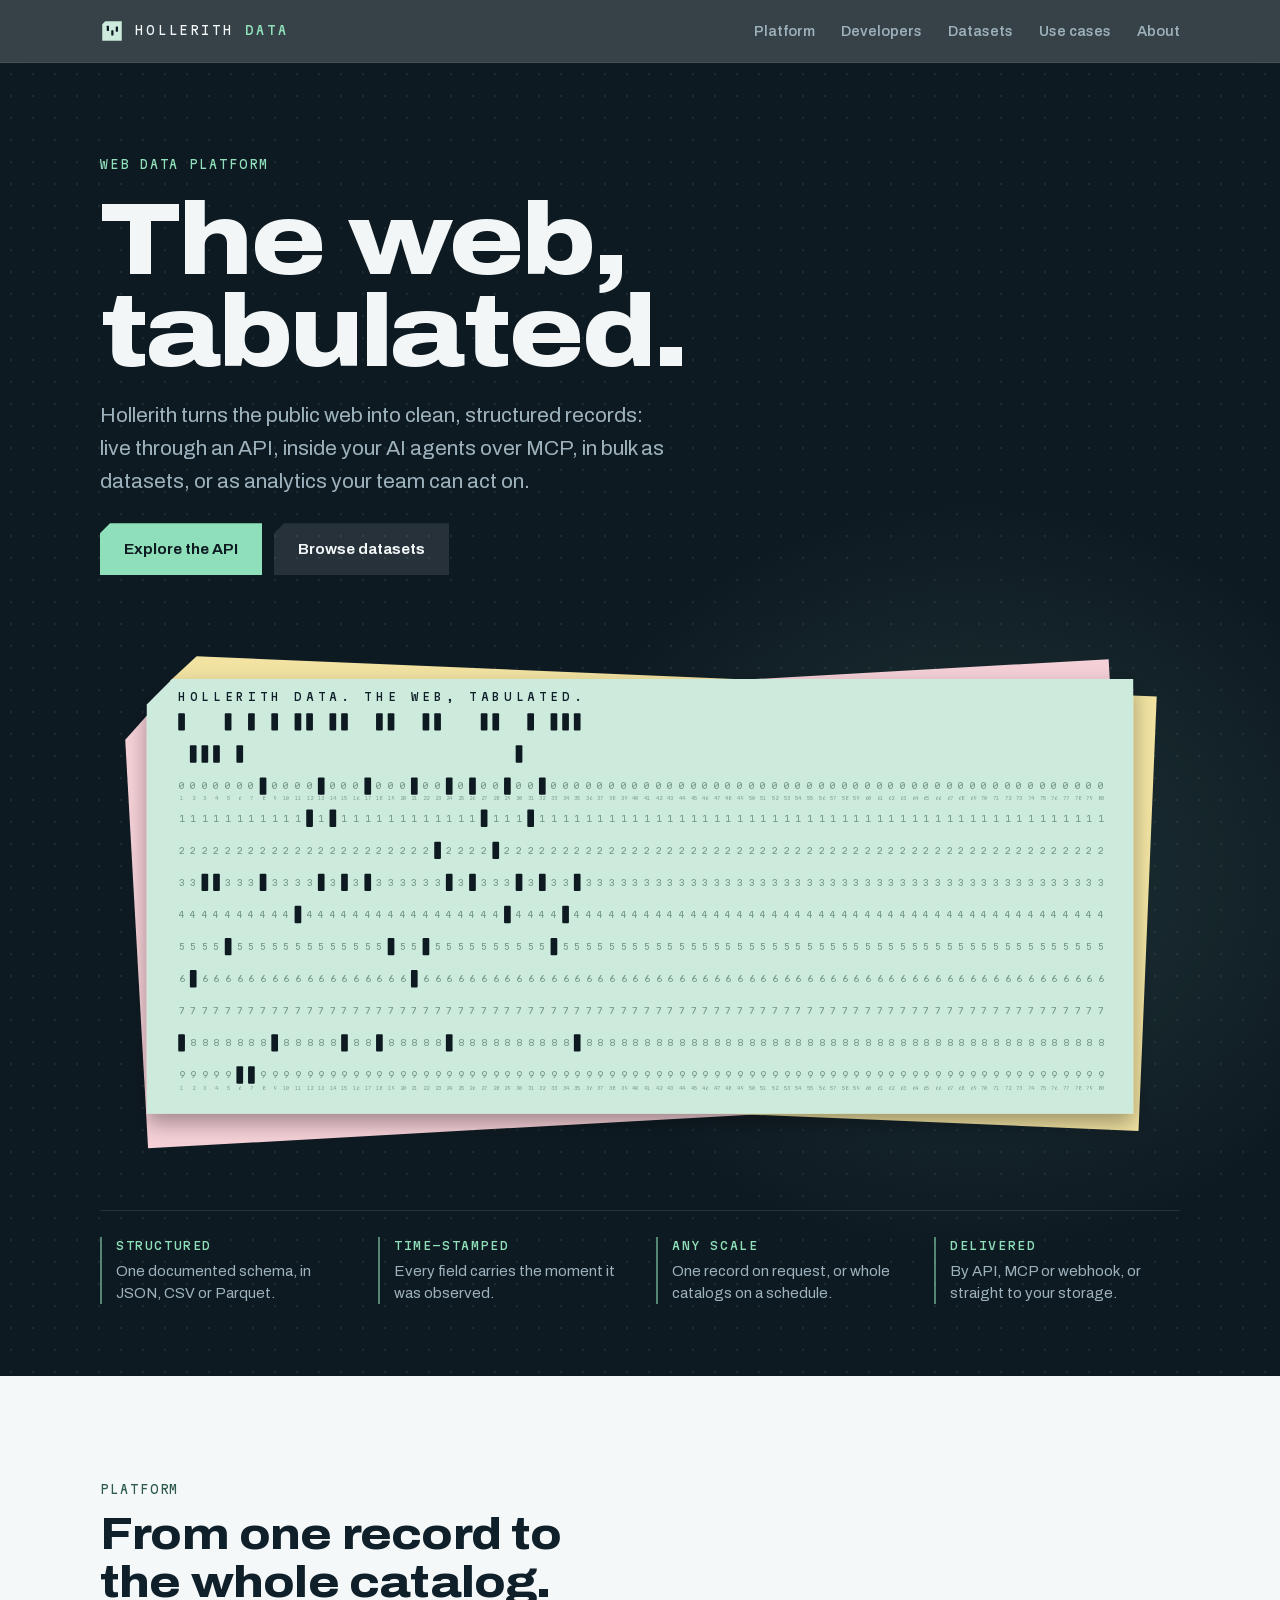
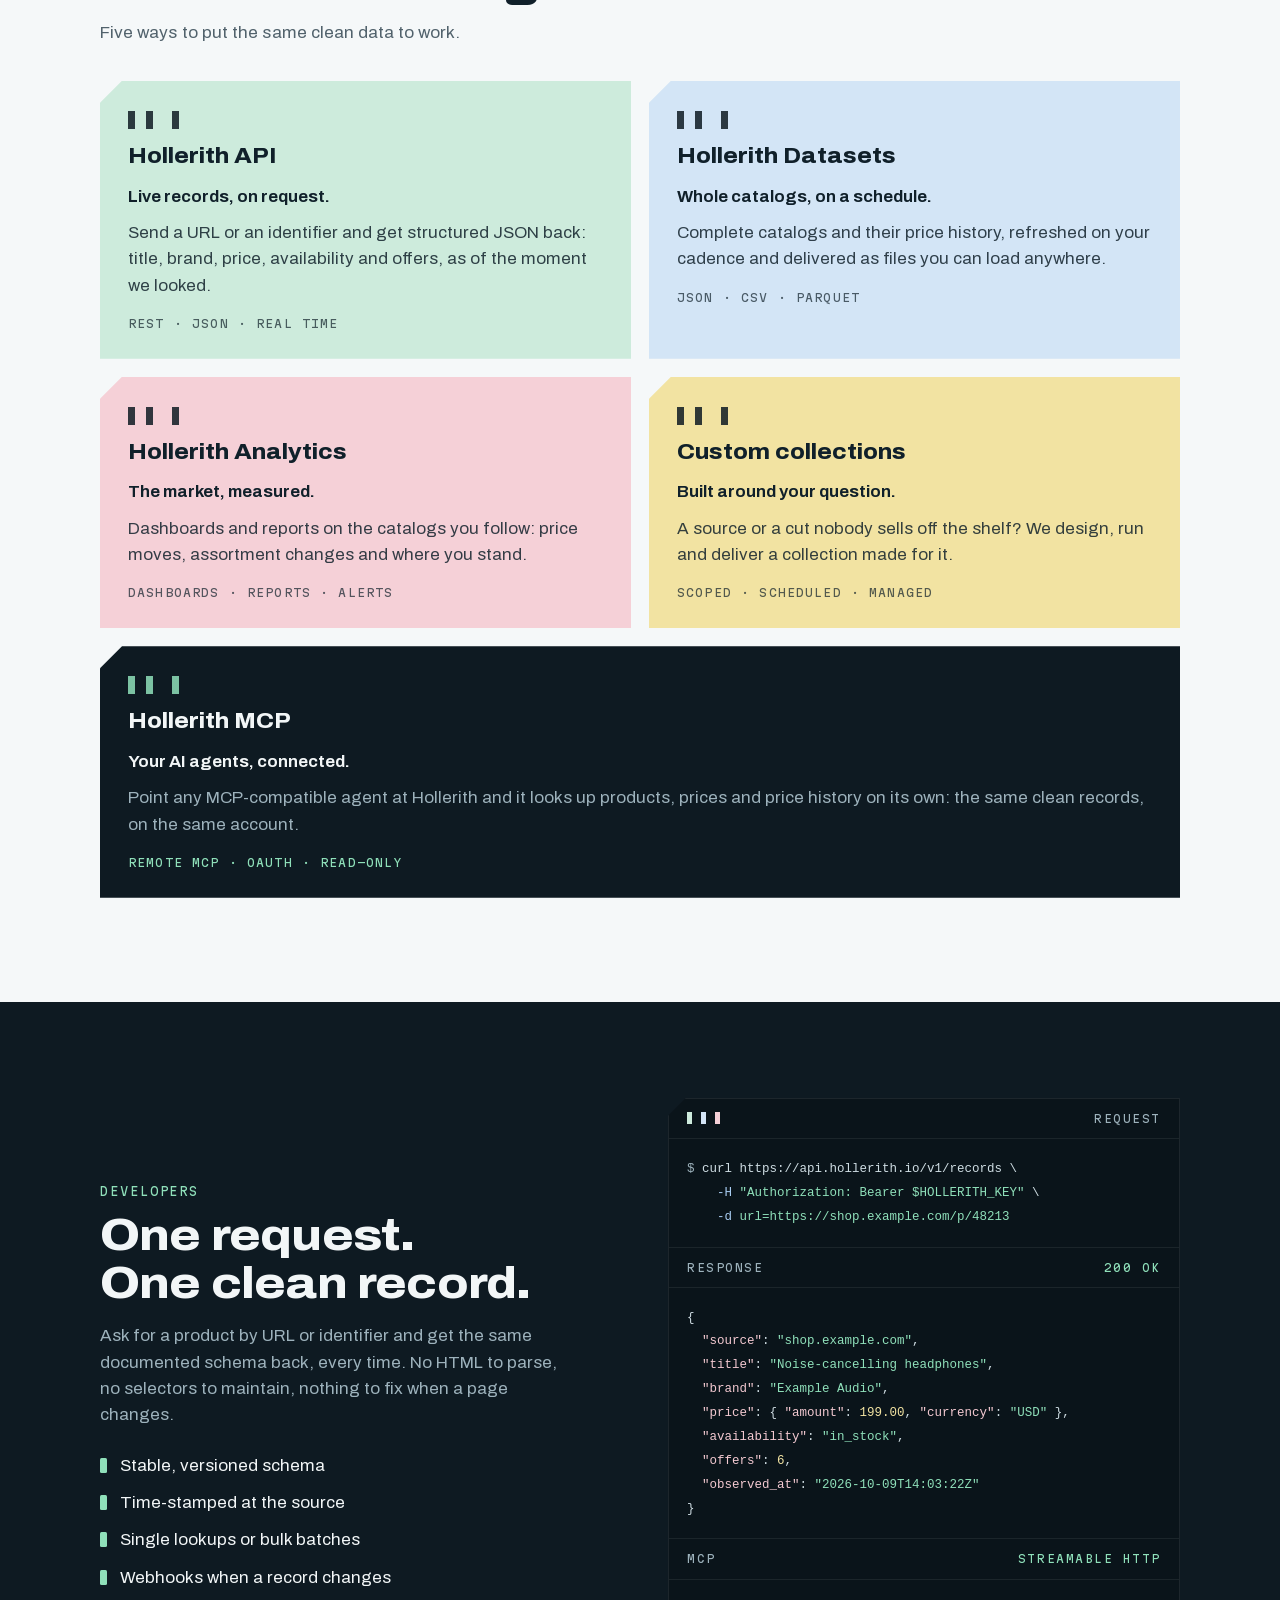
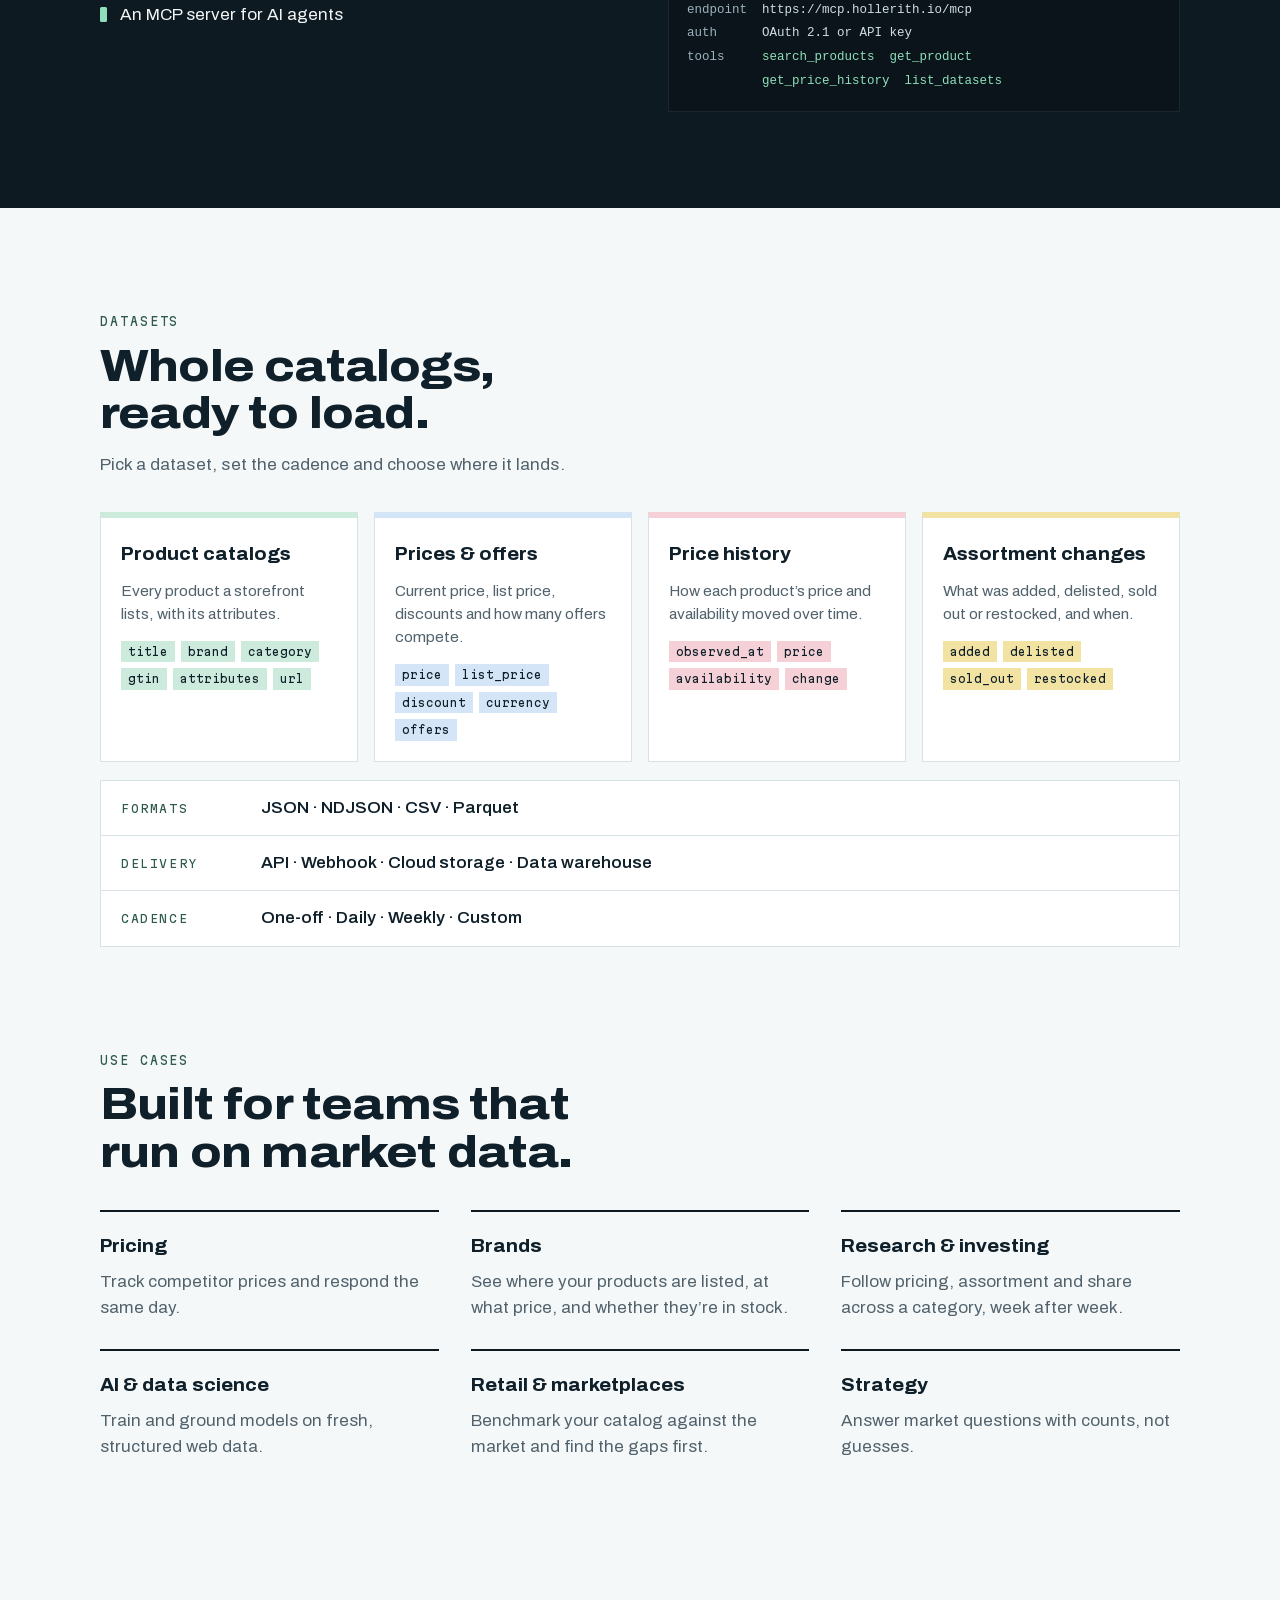
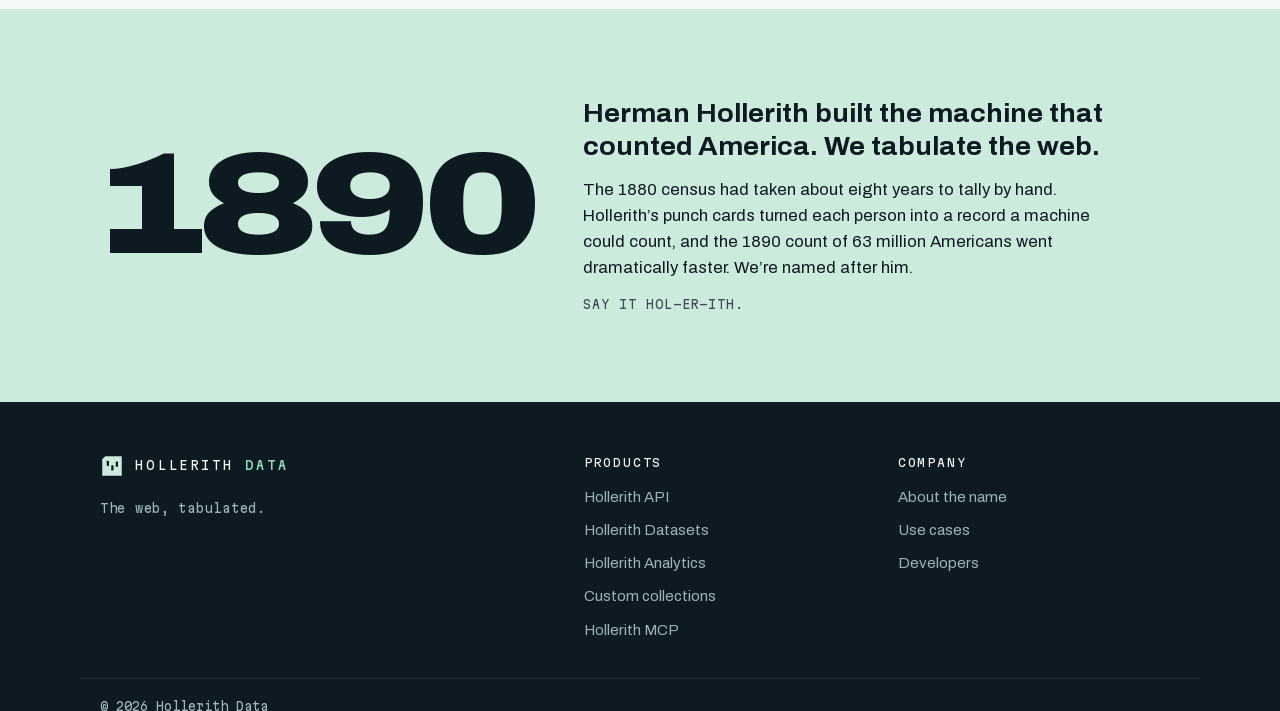
==== commit 9921c1cd: "Add Hollerith MCP to the products - New full-width product card: Hollerith MCP, a remote MCP server " ====
--- a/index.html
+++ b/index.html
@@ -6,12 +6,12 @@
 <meta http-equiv="Content-Security-Policy" content="default-src 'none'; style-src 'self'; font-src 'self'; img-src 'self'; base-uri 'none'; form-action 'none'; upgrade-insecure-requests">
 <meta name="referrer" content="no-referrer">
 <title>Hollerith Data | The web, tabulated</title>
-<meta name="description" content="Hollerith Data turns the public web into clean, structured records: live through an API, in bulk as datasets, and as analytics.">
+<meta name="description" content="Hollerith Data turns the public web into clean, structured records: live through an API, inside AI agents over MCP, in bulk as datasets, and as analytics.">
 <meta property="og:title" content="Hollerith Data">
 <meta property="og:description" content="The web, tabulated.">
 <meta name="theme-color" content="#0E1A22">
 <link rel="preload" href="/fonts/archivo.woff2" as="font" type="font/woff2" crossorigin>
-<link rel="stylesheet" href="/style.css">
+<link rel="stylesheet" href="/style.css?v=0d8a97e287">
 <link rel="icon" href="/favicon.svg" type="image/svg+xml">
 </head>
 <body>
@@ -29,14 +29,14 @@
     <div class="wrap hero-in">
       <p class="eyebrow">Web data platform</p>
       <h1 id="hero-h">The web, tabulated.</h1>
-      <p class="lede">Hollerith turns the public web into clean, structured records, delivered live through an API, in bulk as datasets, or as analytics your team can act on.</p>
+      <p class="lede">Hollerith turns the public web into clean, structured records: live through an API, inside your AI agents over MCP, in bulk as datasets, or as analytics your team can act on.</p>
       <div class="ctas"><a class="btn btn-1" href="#api">Explore the API</a><a class="btn btn-2" href="#datasets">Browse datasets</a></div>
       <figure class="stack"><svg class="card" viewBox="-70 -60 1615 770" role="img" aria-label="A punch card. Its holes spell: HOLLERITH DATA. THE WEB, TABULATED."><defs><filter id="sh" x="-5%" y="-5%" width="110%" height="115%"><feDropShadow dx="0" dy="14" stdDeviation="16" flood-color="#000" flood-opacity=".35"/></filter></defs><path class="back b1" d="M38 0H1475V650H0V38Z" transform="rotate(-3.2 737 325) translate(-18 10)"/><path class="back b2" d="M38 0H1475V650H0V38Z" transform="rotate(2.4 737 325) translate(22 -6)"/><g filter="url(#sh)"><path class="front" d="M38 0H1475V650H0V38Z"/></g><text class="pd" x="52.0 69.4 86.8 104.2 121.6 139.0 156.4 173.8 191.2 208.6 226.0 243.4 260.8 278.2 295.6 313.0 330.4 347.8 365.2 382.6 400.0 417.4 434.8 452.2 469.6 487.0 504.4 521.8 539.2 556.6 574.0 591.4 608.8 626.2 643.6 661.0 678.4 695.8 713.2 730.6 748.0 765.4 782.8 800.2 817.6 835.0 852.4 869.8 887.2 904.6 922.0 939.4 956.8 974.2 991.6 1009.0 1026.4 1043.8 1061.2 1078.6 1096.0 1113.4 1130.8 1148.2 1165.6 1183.0 1200.4 1217.8 1235.2 1252.6 1270.0 1287.4 1304.8 1322.2 1339.6 1357.0 1374.4 1391.8 1409.2 1426.6" y="165">00000000000000000000000000000000000000000000000000000000000000000000000000000000</text><text class="pd" x="52.0 69.4 86.8 104.2 121.6 139.0 156.4 173.8 191.2 208.6 226.0 243.4 260.8 278.2 295.6 313.0 330.4 347.8 365.2 382.6 400.0 417.4 434.8 452.2 469.6 487.0 504.4 521.8 539.2 556.6 574.0 591.4 608.8 626.2 643.6 661.0 678.4 695.8 713.2 730.6 748.0 765.4 782.8 800.2 817.6 835.0 852.4 869.8 887.2 904.6 922.0 939.4 956.8 974.2 991.6 1009.0 1026.4 1043.8 1061.2 1078.6 1096.0 1113.4 1130.8 1148.2 1165.6 1183.0 1200.4 1217.8 1235.2 1252.6 1270.0 1287.4 1304.8 1322.2 1339.6 1357.0 1374.4 1391.8 1409.2 1426.6" y="213">11111111111111111111111111111111111111111111111111111111111111111111111111111111</text><text class="pd" x="52.0 69.4 86.8 104.2 121.6 139.0 156.4 173.8 191.2 208.6 226.0 243.4 260.8 278.2 295.6 313.0 330.4 347.8 365.2 382.6 400.0 417.4 434.8 452.2 469.6 487.0 504.4 521.8 539.2 556.6 574.0 591.4 608.8 626.2 643.6 661.0 678.4 695.8 713.2 730.6 748.0 765.4 782.8 800.2 817.6 835.0 852.4 869.8 887.2 904.6 922.0 939.4 956.8 974.2 991.6 1009.0 1026.4 1043.8 1061.2 1078.6 1096.0 1113.4 1130.8 1148.2 1165.6 1183.0 1200.4 1217.8 1235.2 1252.6 1270.0 1287.4 1304.8 1322.2 1339.6 1357.0 1374.4 1391.8 1409.2 1426.6" y="261">22222222222222222222222222222222222222222222222222222222222222222222222222222222</text><text class="pd" x="52.0 69.4 86.8 104.2 121.6 139.0 156.4 173.8 191.2 208.6 226.0 243.4 260.8 278.2 295.6 313.0 330.4 347.8 365.2 382.6 400.0 417.4 434.8 452.2 469.6 487.0 504.4 521.8 539.2 556.6 574.0 591.4 608.8 626.2 643.6 661.0 678.4 695.8 713.2 730.6 748.0 765.4 782.8 800.2 817.6 835.0 852.4 869.8 887.2 904.6 922.0 939.4 956.8 974.2 991.6 1009.0 1026.4 1043.8 1061.2 1078.6 1096.0 1113.4 1130.8 1148.2 1165.6 1183.0 1200.4 1217.8 1235.2 1252.6 1270.0 1287.4 1304.8 1322.2 1339.6 1357.0 1374.4 1391.8 1409.2 1426.6" y="309">33333333333333333333333333333333333333333333333333333333333333333333333333333333</text><text class="pd" x="52.0 69.4 86.8 104.2 121.6 139.0 156.4 173.8 191.2 208.6 226.0 243.4 260.8 278.2 295.6 313.0 330.4 347.8 365.2 382.6 400.0 417.4 434.8 452.2 469.6 487.0 504.4 521.8 539.2 556.6 574.0 591.4 608.8 626.2 643.6 661.0 678.4 695.8 713.2 730.6 748.0 765.4 782.8 800.2 817.6 835.0 852.4 869.8 887.2 904.6 922.0 939.4 956.8 974.2 991.6 1009.0 1026.4 1043.8 1061.2 1078.6 1096.0 1113.4 1130.8 1148.2 1165.6 1183.0 1200.4 1217.8 1235.2 1252.6 1270.0 1287.4 1304.8 1322.2 1339.6 1357.0 1374.4 1391.8 1409.2 1426.6" y="357">44444444444444444444444444444444444444444444444444444444444444444444444444444444</text><text class="pd" x="52.0 69.4 86.8 104.2 121.6 139.0 156.4 173.8 191.2 208.6 226.0 243.4 260.8 278.2 295.6 313.0 330.4 347.8 365.2 382.6 400.0 417.4 434.8 452.2 469.6 487.0 504.4 521.8 539.2 556.6 574.0 591.4 608.8 626.2 643.6 661.0 678.4 695.8 713.2 730.6 748.0 765.4 782.8 800.2 817.6 835.0 852.4 869.8 887.2 904.6 922.0 939.4 956.8 974.2 991.6 1009.0 1026.4 1043.8 1061.2 1078.6 1096.0 1113.4 1130.8 1148.2 1165.6 1183.0 1200.4 1217.8 1235.2 1252.6 1270.0 1287.4 1304.8 1322.2 1339.6 1357.0 1374.4 1391.8 1409.2 1426.6" y="405">55555555555555555555555555555555555555555555555555555555555555555555555555555555</text><text class="pd" x="52.0 69.4 86.8 104.2 121.6 139.0 156.4 173.8 191.2 208.6 226.0 243.4 260.8 278.2 295.6 313.0 330.4 347.8 365.2 382.6 400.0 417.4 434.8 452.2 469.6 487.0 504.4 521.8 539.2 556.6 574.0 591.4 608.8 626.2 643.6 661.0 678.4 695.8 713.2 730.6 748.0 765.4 782.8 800.2 817.6 835.0 852.4 869.8 887.2 904.6 922.0 939.4 956.8 974.2 991.6 1009.0 1026.4 1043.8 1061.2 1078.6 1096.0 1113.4 1130.8 1148.2 1165.6 1183.0 1200.4 1217.8 1235.2 1252.6 1270.0 1287.4 1304.8 1322.2 1339.6 1357.0 1374.4 1391.8 1409.2 1426.6" y="453">66666666666666666666666666666666666666666666666666666666666666666666666666666666</text><text class="pd" x="52.0 69.4 86.8 104.2 121.6 139.0 156.4 173.8 191.2 208.6 226.0 243.4 260.8 278.2 295.6 313.0 330.4 347.8 365.2 382.6 400.0 417.4 434.8 452.2 469.6 487.0 504.4 521.8 539.2 556.6 574.0 591.4 608.8 626.2 643.6 661.0 678.4 695.8 713.2 730.6 748.0 765.4 782.8 800.2 817.6 835.0 852.4 869.8 887.2 904.6 922.0 939.4 956.8 974.2 991.6 1009.0 1026.4 1043.8 1061.2 1078.6 1096.0 1113.4 1130.8 1148.2 1165.6 1183.0 1200.4 1217.8 1235.2 1252.6 1270.0 1287.4 1304.8 1322.2 1339.6 1357.0 1374.4 1391.8 1409.2 1426.6" y="501">77777777777777777777777777777777777777777777777777777777777777777777777777777777</text><text class="pd" x="52.0 69.4 86.8 104.2 121.6 139.0 156.4 173.8 191.2 208.6 226.0 243.4 260.8 278.2 295.6 313.0 330.4 347.8 365.2 382.6 400.0 417.4 434.8 452.2 469.6 487.0 504.4 521.8 539.2 556.6 574.0 591.4 608.8 626.2 643.6 661.0 678.4 695.8 713.2 730.6 748.0 765.4 782.8 800.2 817.6 835.0 852.4 869.8 887.2 904.6 922.0 939.4 956.8 974.2 991.6 1009.0 1026.4 1043.8 1061.2 1078.6 1096.0 1113.4 1130.8 1148.2 1165.6 1183.0 1200.4 1217.8 1235.2 1252.6 1270.0 1287.4 1304.8 1322.2 1339.6 1357.0 1374.4 1391.8 1409.2 1426.6" y="549">88888888888888888888888888888888888888888888888888888888888888888888888888888888</text><text class="pd" x="52.0 69.4 86.8 104.2 121.6 139.0 156.4 173.8 191.2 208.6 226.0 243.4 260.8 278.2 295.6 313.0 330.4 347.8 365.2 382.6 400.0 417.4 434.8 452.2 469.6 487.0 504.4 521.8 539.2 556.6 574.0 591.4 608.8 626.2 643.6 661.0 678.4 695.8 713.2 730.6 748.0 765.4 782.8 800.2 817.6 835.0 852.4 869.8 887.2 904.6 922.0 939.4 956.8 974.2 991.6 1009.0 1026.4 1043.8 1061.2 1078.6 1096.0 1113.4 1130.8 1148.2 1165.6 1183.0 1200.4 1217.8 1235.2 1252.6 1270.0 1287.4 1304.8 1322.2 1339.6 1357.0 1374.4 1391.8 1409.2 1426.6" y="597">99999999999999999999999999999999999999999999999999999999999999999999999999999999</text><text class="cn" x="52.0" y="181">1</text><text class="cn" x="52.0" y="615">1</text><text class="cn" x="69.4" y="181">2</text><text class="cn" x="69.4" y="615">2</text><text class="cn" x="86.8" y="181">3</text><text class="cn" x="86.8" y="615">3</text><text class="cn" x="104.2" y="181">4</text><text class="cn" x="104.2" y="615">4</text><text class="cn" x="121.6" y="181">5</text><text class="cn" x="121.6" y="615">5</text><text class="cn" x="139.0" y="181">6</text><text class="cn" x="139.0" y="615">6</text><text class="cn" x="156.4" y="181">7</text><text class="cn" x="156.4" y="615">7</text><text class="cn" x="173.8" y="181">8</text><text class="cn" x="173.8" y="615">8</text><text class="cn" x="191.2" y="181">9</text><text class="cn" x="191.2" y="615">9</text><text class="cn" x="208.6" y="181">10</text><text class="cn" x="208.6" y="615">10</text><text class="cn" x="226.0" y="181">11</text><text class="cn" x="226.0" y="615">11</text><text class="cn" x="243.4" y="181">12</text><text class="cn" x="243.4" y="615">12</text><text class="cn" x="260.8" y="181">13</text><text class="cn" x="260.8" y="615">13</text><text class="cn" x="278.2" y="181">14</text><text class="cn" x="278.2" y="615">14</text><text class="cn" x="295.6" y="181">15</text><text class="cn" x="295.6" y="615">15</text><text class="cn" x="313.0" y="181">16</text><text class="cn" x="313.0" y="615">16</text><text class="cn" x="330.4" y="181">17</text><text class="cn" x="330.4" y="615">17</text><text class="cn" x="347.8" y="181">18</text><text class="cn" x="347.8" y="615">18</text><text class="cn" x="365.2" y="181">19</text><text class="cn" x="365.2" y="615">19</text><text class="cn" x="382.6" y="181">20</text><text class="cn" x="382.6" y="615">20</text><text class="cn" x="400.0" y="181">21</text><text class="cn" x="400.0" y="615">21</text><text class="cn" x="417.4" y="181">22</text><text class="cn" x="417.4" y="615">22</text><text class="cn" x="434.8" y="181">23</text><text class="cn" x="434.8" y="615">23</text><text class="cn" x="452.2" y="181">24</text><text class="cn" x="452.2" y="615">24</text><text class="cn" x="469.6" y="181">25</text><text class="cn" x="469.6" y="615">25</text><text class="cn" x="487.0" y="181">26</text><text class="cn" x="487.0" y="615">26</text><text class="cn" x="504.4" y="181">27</text><text class="cn" x="504.4" y="615">27</text><text class="cn" x="521.8" y="181">28</text><text class="cn" x="521.8" y="615">28</text><text class="cn" x="539.2" y="181">29</text><text class="cn" x="539.2" y="615">29</text><text class="cn" x="556.6" y="181">30</text><text class="cn" x="556.6" y="615">30</text><text class="cn" x="574.0" y="181">31</text><text class="cn" x="574.0" y="615">31</text><text class="cn" x="591.4" y="181">32</text><text class="cn" x="591.4" y="615">32</text><text class="cn" x="608.8" y="181">33</text><text class="cn" x="608.8" y="615">33</text><text class="cn" x="626.2" y="181">34</text><text class="cn" x="626.2" y="615">34</text><text class="cn" x="643.6" y="181">35</text><text class="cn" x="643.6" y="615">35</text><text class="cn" x="661.0" y="181">36</text><text class="cn" x="661.0" y="615">36</text><text class="cn" x="678.4" y="181">37</text><text class="cn" x="678.4" y="615">37</text><text class="cn" x="695.8" y="181">38</text><text class="cn" x="695.8" y="615">38</text><text class="cn" x="713.2" y="181">39</text><text class="cn" x="713.2" y="615">39</text><text class="cn" x="730.6" y="181">40</text><text class="cn" x="730.6" y="615">40</text><text class="cn" x="748.0" y="181">41</text><text class="cn" x="748.0" y="615">41</text><text class="cn" x="765.4" y="181">42</text><text class="cn" x="765.4" y="615">42</text><text class="cn" x="782.8" y="181">43</text><text class="cn" x="782.8" y="615">43</text><text class="cn" x="800.2" y="181">44</text><text class="cn" x="800.2" y="615">44</text><text class="cn" x="817.6" y="181">45</text><text class="cn" x="817.6" y="615">45</text><text class="cn" x="835.0" y="181">46</text><text class="cn" x="835.0" y="615">46</text><text class="cn" x="852.4" y="181">47</text><text class="cn" x="852.4" y="615">47</text><text class="cn" x="869.8" y="181">48</text><text class="cn" x="869.8" y="615">48</text><text class="cn" x="887.2" y="181">49</text><text class="cn" x="887.2" y="615">49</text><text class="cn" x="904.6" y="181">50</text><text class="cn" x="904.6" y="615">50</text><text class="cn" x="922.0" y="181">51</text><text class="cn" x="922.0" y="615">51</text><text class="cn" x="939.4" y="181">52</text><text class="cn" x="939.4" y="615">52</text><text class="cn" x="956.8" y="181">53</text><text class="cn" x="956.8" y="615">53</text><text class="cn" x="974.2" y="181">54</text><text class="cn" x="974.2" y="615">54</text><text class="cn" x="991.6" y="181">55</text><text class="cn" x="991.6" y="615">55</text><text class="cn" x="1009.0" y="181">56</text><text class="cn" x="1009.0" y="615">56</text><text class="cn" x="1026.4" y="181">57</text><text class="cn" x="1026.4" y="615">57</text><text class="cn" x="1043.8" y="181">58</text><text class="cn" x="1043.8" y="615">58</text><text class="cn" x="1061.2" y="181">59</text><text class="cn" x="1061.2" y="615">59</text><text class="cn" x="1078.6" y="181">60</text><text class="cn" x="1078.6" y="615">60</text><text class="cn" x="1096.0" y="181">61</text><text class="cn" x="1096.0" y="615">61</text><text class="cn" x="1113.4" y="181">62</text><text class="cn" x="1113.4" y="615">62</text><text class="cn" x="1130.8" y="181">63</text><text class="cn" x="1130.8" y="615">63</text><text class="cn" x="1148.2" y="181">64</text><text class="cn" x="1148.2" y="615">64</text><text class="cn" x="1165.6" y="181">65</text><text class="cn" x="1165.6" y="615">65</text><text class="cn" x="1183.0" y="181">66</text><text class="cn" x="1183.0" y="615">66</text><text class="cn" x="1200.4" y="181">67</text><text class="cn" x="1200.4" y="615">67</text><text class="cn" x="1217.8" y="181">68</text><text class="cn" x="1217.8" y="615">68</text><text class="cn" x="1235.2" y="181">69</text><text class="cn" x="1235.2" y="615">69</text><text class="cn" x="1252.6" y="181">70</text><text class="cn" x="1252.6" y="615">70</text><text class="cn" x="1270.0" y="181">71</text><text class="cn" x="1270.0" y="615">71</text><text class="cn" x="1287.4" y="181">72</text><text class="cn" x="1287.4" y="615">72</text><text class="cn" x="1304.8" y="181">73</text><text class="cn" x="1304.8" y="615">73</text><text class="cn" x="1322.2" y="181">74</text><text class="cn" x="1322.2" y="615">74</text><text class="cn" x="1339.6" y="181">75</text><text class="cn" x="1339.6" y="615">75</text><text class="cn" x="1357.0" y="181">76</text><text class="cn" x="1357.0" y="615">76</text><text class="cn" x="1374.4" y="181">77</text><text class="cn" x="1374.4" y="615">77</text><text class="cn" x="1391.8" y="181">78</text><text class="cn" x="1391.8" y="615">78</text><text class="cn" x="1409.2" y="181">79</text><text class="cn" x="1409.2" y="615">79</text><text class="cn" x="1426.6" y="181">80</text><text class="cn" x="1426.6" y="615">80</text><text class="ip k1" x="52.0" y="33">H</text><rect class="h k1" x="47.0" y="51" width="10" height="26" rx="1.5"/><rect class="h k1" x="47.0" y="531" width="10" height="26" rx="1.5"/><text class="ip k2" x="69.4" y="33">O</text><rect class="h k2" x="64.4" y="99" width="10" height="26" rx="1.5"/><rect class="h k2" x="64.4" y="435" width="10" height="26" rx="1.5"/><text class="ip k3" x="86.8" y="33">L</text><rect class="h k3" x="81.8" y="99" width="10" height="26" rx="1.5"/><rect class="h k3" x="81.8" y="291" width="10" height="26" rx="1.5"/><text class="ip k4" x="104.2" y="33">L</text><rect class="h k4" x="99.2" y="99" width="10" height="26" rx="1.5"/><rect class="h k4" x="99.2" y="291" width="10" height="26" rx="1.5"/><text class="ip k5" x="121.6" y="33">E</text><rect class="h k5" x="116.6" y="51" width="10" height="26" rx="1.5"/><rect class="h k5" x="116.6" y="387" width="10" height="26" rx="1.5"/><text class="ip k6" x="139.0" y="33">R</text><rect class="h k6" x="134.0" y="99" width="10" height="26" rx="1.5"/><rect class="h k6" x="134.0" y="579" width="10" height="26" rx="1.5"/><text class="ip k7" x="156.4" y="33">I</text><rect class="h k7" x="151.4" y="51" width="10" height="26" rx="1.5"/><rect class="h k7" x="151.4" y="579" width="10" height="26" rx="1.5"/><text class="ip k8" x="173.8" y="33">T</text><rect class="h k8" x="168.8" y="147" width="10" height="26" rx="1.5"/><rect class="h k8" x="168.8" y="291" width="10" height="26" rx="1.5"/><text class="ip k9" x="191.2" y="33">H</text><rect class="h k9" x="186.2" y="51" width="10" height="26" rx="1.5"/><rect class="h k9" x="186.2" y="531" width="10" height="26" rx="1.5"/><text class="ip k11" x="226.0" y="33">D</text><rect class="h k11" x="221.0" y="51" width="10" height="26" rx="1.5"/><rect class="h k11" x="221.0" y="339" width="10" height="26" rx="1.5"/><text class="ip k12" x="243.4" y="33">A</text><rect class="h k12" x="238.4" y="51" width="10" height="26" rx="1.5"/><rect class="h k12" x="238.4" y="195" width="10" height="26" rx="1.5"/><text class="ip k13" x="260.8" y="33">T</text><rect class="h k13" x="255.8" y="147" width="10" height="26" rx="1.5"/><rect class="h k13" x="255.8" y="291" width="10" height="26" rx="1.5"/><text class="ip k14" x="278.2" y="33">A</text><rect class="h k14" x="273.2" y="51" width="10" height="26" rx="1.5"/><rect class="h k14" x="273.2" y="195" width="10" height="26" rx="1.5"/><text class="ip k15" x="295.6" y="33">.</text><rect class="h k15" x="290.6" y="51" width="10" height="26" rx="1.5"/><rect class="h k15" x="290.6" y="291" width="10" height="26" rx="1.5"/><rect class="h k15" x="290.6" y="531" width="10" height="26" rx="1.5"/><text class="ip k17" x="330.4" y="33">T</text><rect class="h k17" x="325.4" y="147" width="10" height="26" rx="1.5"/><rect class="h k17" x="325.4" y="291" width="10" height="26" rx="1.5"/><text class="ip k18" x="347.8" y="33">H</text><rect class="h k18" x="342.8" y="51" width="10" height="26" rx="1.5"/><rect class="h k18" x="342.8" y="531" width="10" height="26" rx="1.5"/><text class="ip k19" x="365.2" y="33">E</text><rect class="h k19" x="360.2" y="51" width="10" height="26" rx="1.5"/><rect class="h k19" x="360.2" y="387" width="10" height="26" rx="1.5"/><text class="ip k21" x="400.0" y="33">W</text><rect class="h k21" x="395.0" y="147" width="10" height="26" rx="1.5"/><rect class="h k21" x="395.0" y="435" width="10" height="26" rx="1.5"/><text class="ip k22" x="417.4" y="33">E</text><rect class="h k22" x="412.4" y="51" width="10" height="26" rx="1.5"/><rect class="h k22" x="412.4" y="387" width="10" height="26" rx="1.5"/><text class="ip k23" x="434.8" y="33">B</text><rect class="h k23" x="429.8" y="51" width="10" height="26" rx="1.5"/><rect class="h k23" x="429.8" y="243" width="10" height="26" rx="1.5"/><text class="ip k24" x="452.2" y="33">,</text><rect class="h k24" x="447.2" y="147" width="10" height="26" rx="1.5"/><rect class="h k24" x="447.2" y="291" width="10" height="26" rx="1.5"/><rect class="h k24" x="447.2" y="531" width="10" height="26" rx="1.5"/><text class="ip k26" x="487.0" y="33">T</text><rect class="h k26" x="482.0" y="147" width="10" height="26" rx="1.5"/><rect class="h k26" x="482.0" y="291" width="10" height="26" rx="1.5"/><text class="ip k27" x="504.4" y="33">A</text><rect class="h k27" x="499.4" y="51" width="10" height="26" rx="1.5"/><rect class="h k27" x="499.4" y="195" width="10" height="26" rx="1.5"/><text class="ip k28" x="521.8" y="33">B</text><rect class="h k28" x="516.8" y="51" width="10" height="26" rx="1.5"/><rect class="h k28" x="516.8" y="243" width="10" height="26" rx="1.5"/><text class="ip k29" x="539.2" y="33">U</text><rect class="h k29" x="534.2" y="147" width="10" height="26" rx="1.5"/><rect class="h k29" x="534.2" y="339" width="10" height="26" rx="1.5"/><text class="ip k30" x="556.6" y="33">L</text><rect class="h k30" x="551.6" y="99" width="10" height="26" rx="1.5"/><rect class="h k30" x="551.6" y="291" width="10" height="26" rx="1.5"/><text class="ip k31" x="574.0" y="33">A</text><rect class="h k31" x="569.0" y="51" width="10" height="26" rx="1.5"/><rect class="h k31" x="569.0" y="195" width="10" height="26" rx="1.5"/><text class="ip k32" x="591.4" y="33">T</text><rect class="h k32" x="586.4" y="147" width="10" height="26" rx="1.5"/><rect class="h k32" x="586.4" y="291" width="10" height="26" rx="1.5"/><text class="ip k33" x="608.8" y="33">E</text><rect class="h k33" x="603.8" y="51" width="10" height="26" rx="1.5"/><rect class="h k33" x="603.8" y="387" width="10" height="26" rx="1.5"/><text class="ip k34" x="626.2" y="33">D</text><rect class="h k34" x="621.2" y="51" width="10" height="26" rx="1.5"/><rect class="h k34" x="621.2" y="339" width="10" height="26" rx="1.5"/><text class="ip k35" x="643.6" y="33">.</text><rect class="h k35" x="638.6" y="51" width="10" height="26" rx="1.5"/><rect class="h k35" x="638.6" y="291" width="10" height="26" rx="1.5"/><rect class="h k35" x="638.6" y="531" width="10" height="26" rx="1.5"/></svg></figure>
       <ul class="facts">
         <li><b>Structured</b><span>One documented schema, in JSON, CSV or Parquet.</span></li>
         <li><b>Time-stamped</b><span>Every field carries the moment it was observed.</span></li>
         <li><b>Any scale</b><span>One record on request, or whole catalogs on a schedule.</span></li>
-        <li><b>Delivered</b><span>By API, by webhook, or straight to your storage.</span></li>
+        <li><b>Delivered</b><span>By API, MCP or webhook, or straight to your storage.</span></li>
       </ul>
     </div>
   </section>
@@ -44,12 +44,13 @@
   <section id="platform" class="sec wrap" aria-labelledby="platform-h">
     <p class="kicker">Platform</p>
     <h2 id="platform-h">From one record to the whole catalog.</h2>
-    <p class="sub">Four ways to put the same clean data to work.</p>
+    <p class="sub">Five ways to put the same clean data to work.</p>
     <div class="products">
       <article class="p mint"><h3>Hollerith API</h3><p class="tag">Live records, on request.</p><p>Send a URL or an identifier and get structured JSON back: title, brand, price, availability and offers, as of the moment we looked.</p><p class="spec">REST · JSON · Real time</p></article>
       <article class="p sky"><h3>Hollerith Datasets</h3><p class="tag">Whole catalogs, on a schedule.</p><p>Complete catalogs and their price history, refreshed on your cadence and delivered as files you can load anywhere.</p><p class="spec">JSON · CSV · Parquet</p></article>
       <article class="p rose"><h3>Hollerith Analytics</h3><p class="tag">The market, measured.</p><p>Dashboards and reports on the catalogs you follow: price moves, assortment changes and where you stand.</p><p class="spec">Dashboards · Reports · Alerts</p></article>
       <article class="p butter"><h3>Custom collections</h3><p class="tag">Built around your question.</p><p>A source or a cut nobody sells off the shelf? We design, run and deliver a collection made for it.</p><p class="spec">Scoped · Scheduled · Managed</p></article>
+      <article class="p ink wide"><h3>Hollerith MCP</h3><p class="tag">Your AI agents, connected.</p><p>Point any MCP-compatible agent at Hollerith and it looks up products, prices and price history on its own: the same clean records, on the same account.</p><p class="spec">Remote MCP · OAuth · Read-only</p></article>
     </div>
   </section>
 
@@ -64,6 +65,7 @@
           <li>Time-stamped at the source</li>
           <li>Single lookups or bulk batches</li>
           <li>Webhooks when a record changes</li>
+          <li>An MCP server for AI agents</li>
         </ul>
       </div>
       <figure class="code" aria-label="Example API request and response">
@@ -81,6 +83,11 @@
   <span class="tk">"offers"</span>: <span class="tn">6</span>,
   <span class="tk">"observed_at"</span>: <span class="ts">"2026-10-09T14:03:22Z"</span>
 }</code></pre>
+        <div class="code-h"><span>MCP</span><span class="ok">Streamable HTTP</span></div>
+        <pre><code><span class="tp">endpoint</span>  https://mcp.hollerith.io/mcp
+<span class="tp">auth</span>      OAuth 2.1 or API key
+<span class="tp">tools</span>     <span class="ts">search_products</span>  <span class="ts">get_product</span>
+          <span class="ts">get_price_history</span>  <span class="ts">list_datasets</span></code></pre>
       </figure>
     </div>
   </section>
@@ -129,7 +136,7 @@
 <footer class="foot">
   <div class="wrap foot-in">
     <div><a class="mark" href="/"><svg viewBox="0 0 32 32" aria-hidden="true" focusable="false"><path d="M7 3h22v26H3V7z" fill="#CDEBDC"/><rect x="9" y="9" width="3" height="7" rx=".6" fill="#0E1A22"/><rect x="15" y="15" width="3" height="7" rx=".6" fill="#0E1A22"/><rect x="21" y="10" width="3" height="7" rx=".6" fill="#0E1A22"/></svg><span>HOLLERITH <b>DATA</b></span></a><p class="foot-tag">The web, tabulated.</p></div>
-    <nav class="fcol" aria-label="Products"><p>Products</p><a href="#api">Hollerith API</a><a href="#datasets">Hollerith Datasets</a><a href="#platform">Hollerith Analytics</a><a href="#platform">Custom collections</a></nav>
+    <nav class="fcol" aria-label="Products"><p>Products</p><a href="#api">Hollerith API</a><a href="#datasets">Hollerith Datasets</a><a href="#platform">Hollerith Analytics</a><a href="#platform">Custom collections</a><a href="#platform">Hollerith MCP</a></nav>
     <nav class="fcol" aria-label="Company"><p>Company</p><a href="#name">About the name</a><a href="#teams">Use cases</a><a href="#api">Developers</a></nav>
   </div>
   <div class="wrap foot-base"><span>&copy; 2026 Hollerith Data</span></div>
--- a/style.css
+++ b/style.css
@@ -116,6 +116,12 @@
 .p .tag{font-weight:650;opacity:1}
 .p .spec{margin-top:6px;font-family:var(--mono);font-size:11.5px;letter-spacing:.1em;text-transform:uppercase;opacity:.7}
 .mint{background:var(--mint)} .sky{background:var(--sky)} .rose{background:var(--rose)} .butter{background:var(--butter)}
+.p.wide{grid-column:1/-1}
+.p.ink{background:var(--ink);color:var(--on-ink)}
+.p.ink p{color:var(--on-ink-muted);opacity:1}
+.p.ink .tag{color:var(--on-ink)}
+.p.ink .spec{color:var(--signal);opacity:1}
+.p.ink::before{background:linear-gradient(90deg,var(--signal) 0 7px,transparent 7px 18px,var(--signal) 18px 25px,transparent 25px 44px,var(--signal) 44px 51px,transparent 51px)}
 
 /* developers */
 .dev{margin-top:clamp(64px,9vw,104px);background:var(--ink);color:var(--on-ink)}
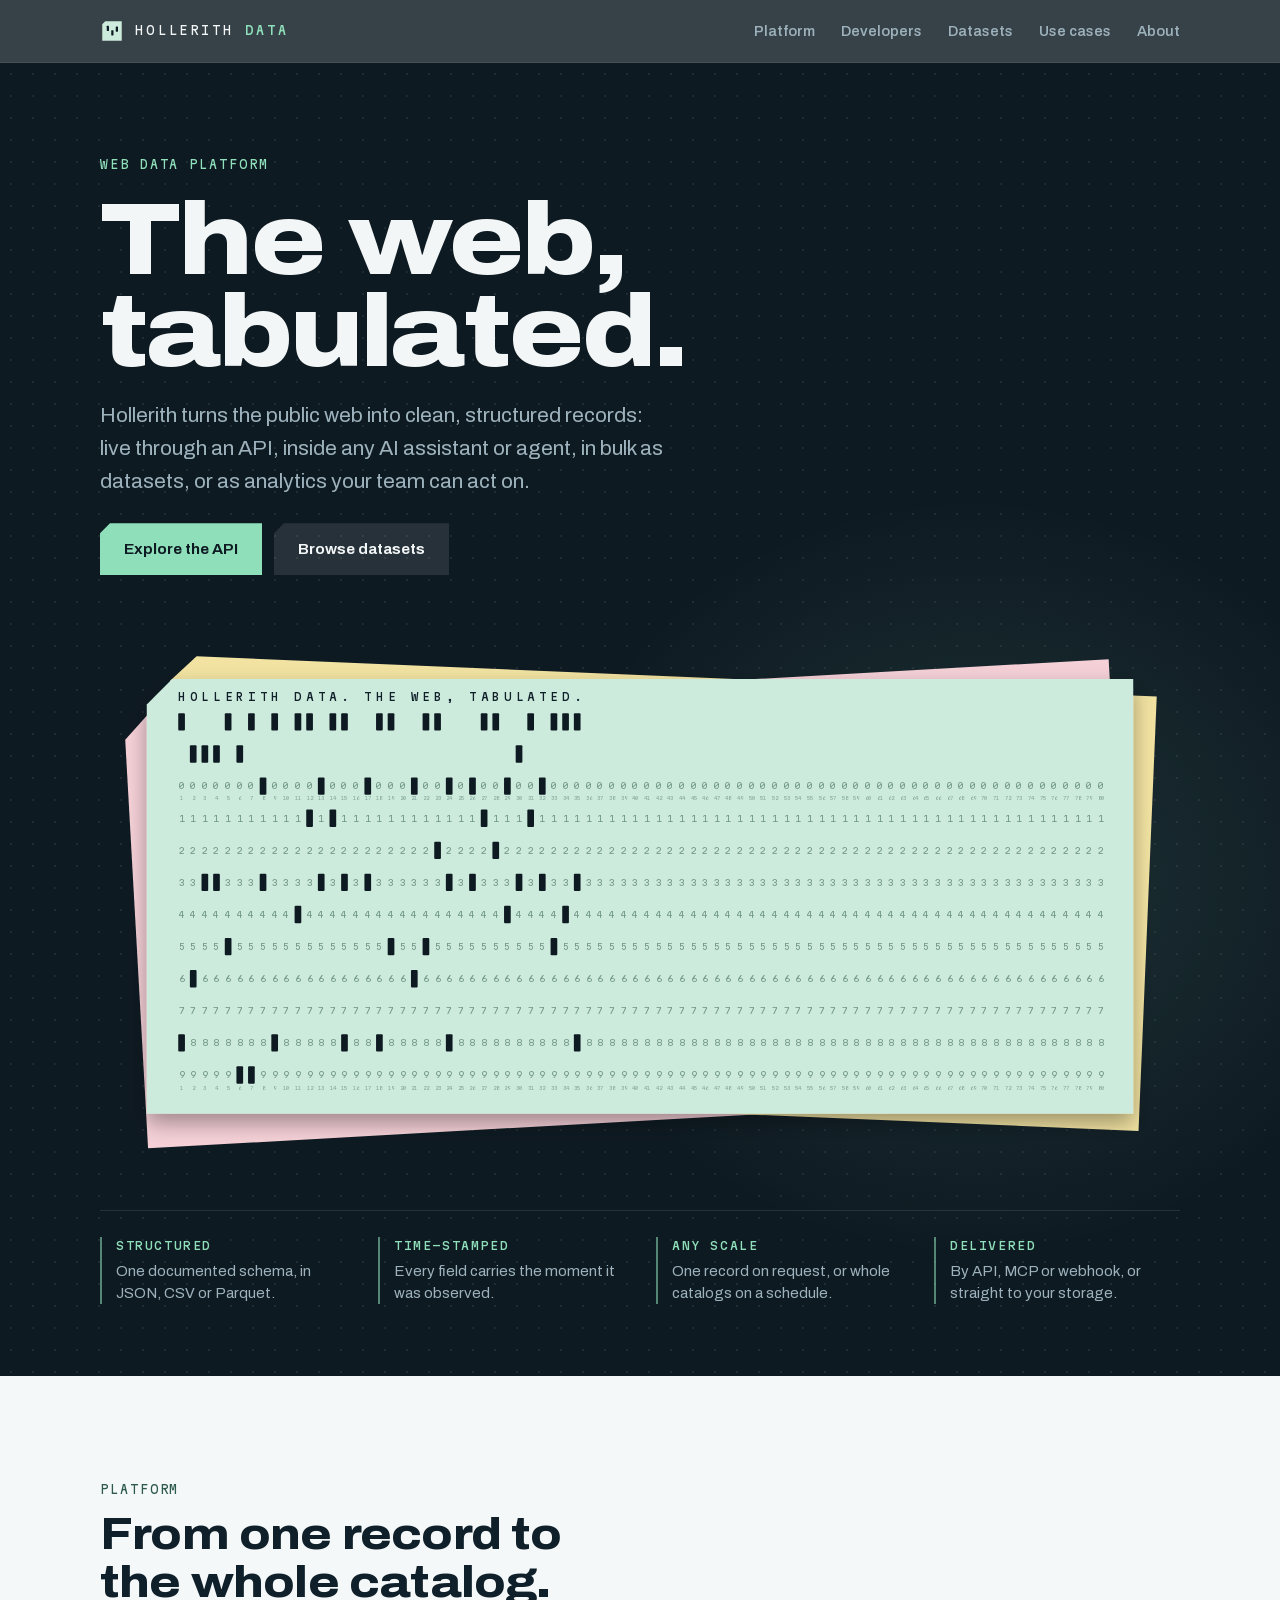
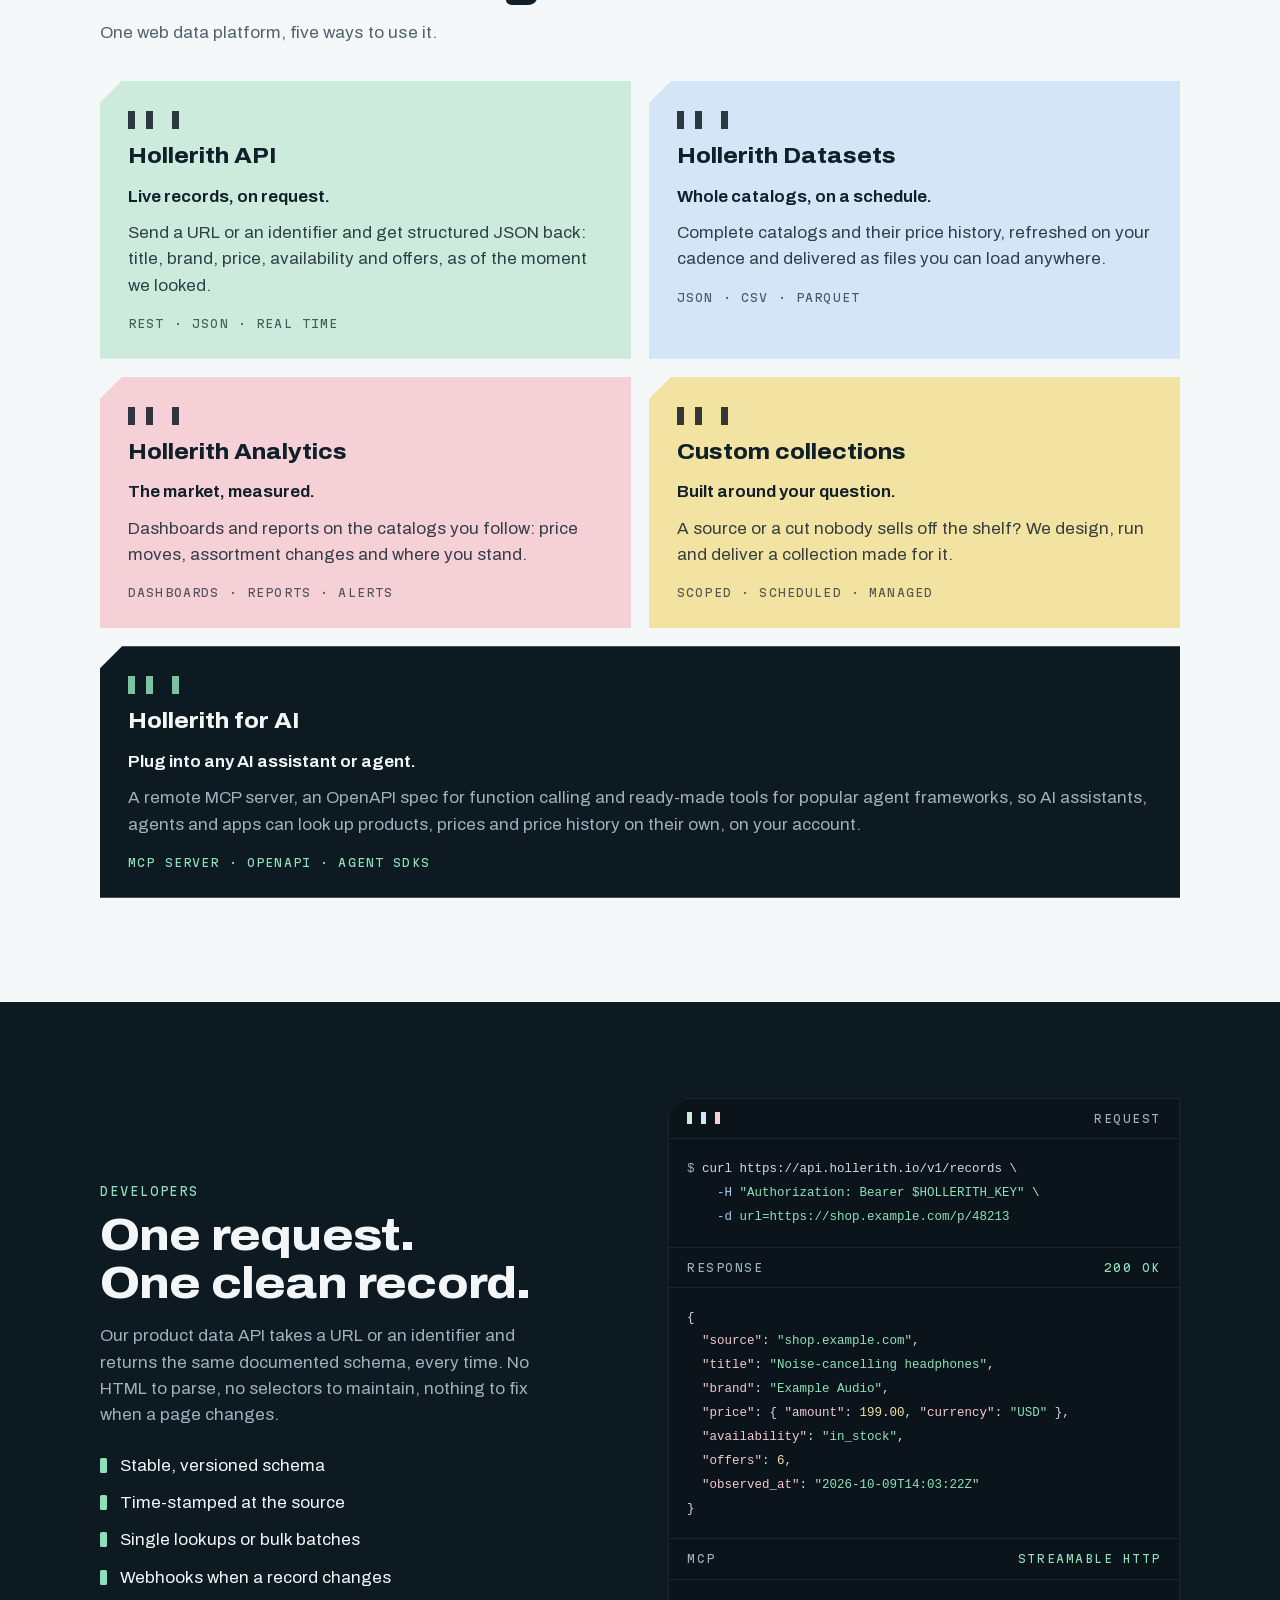
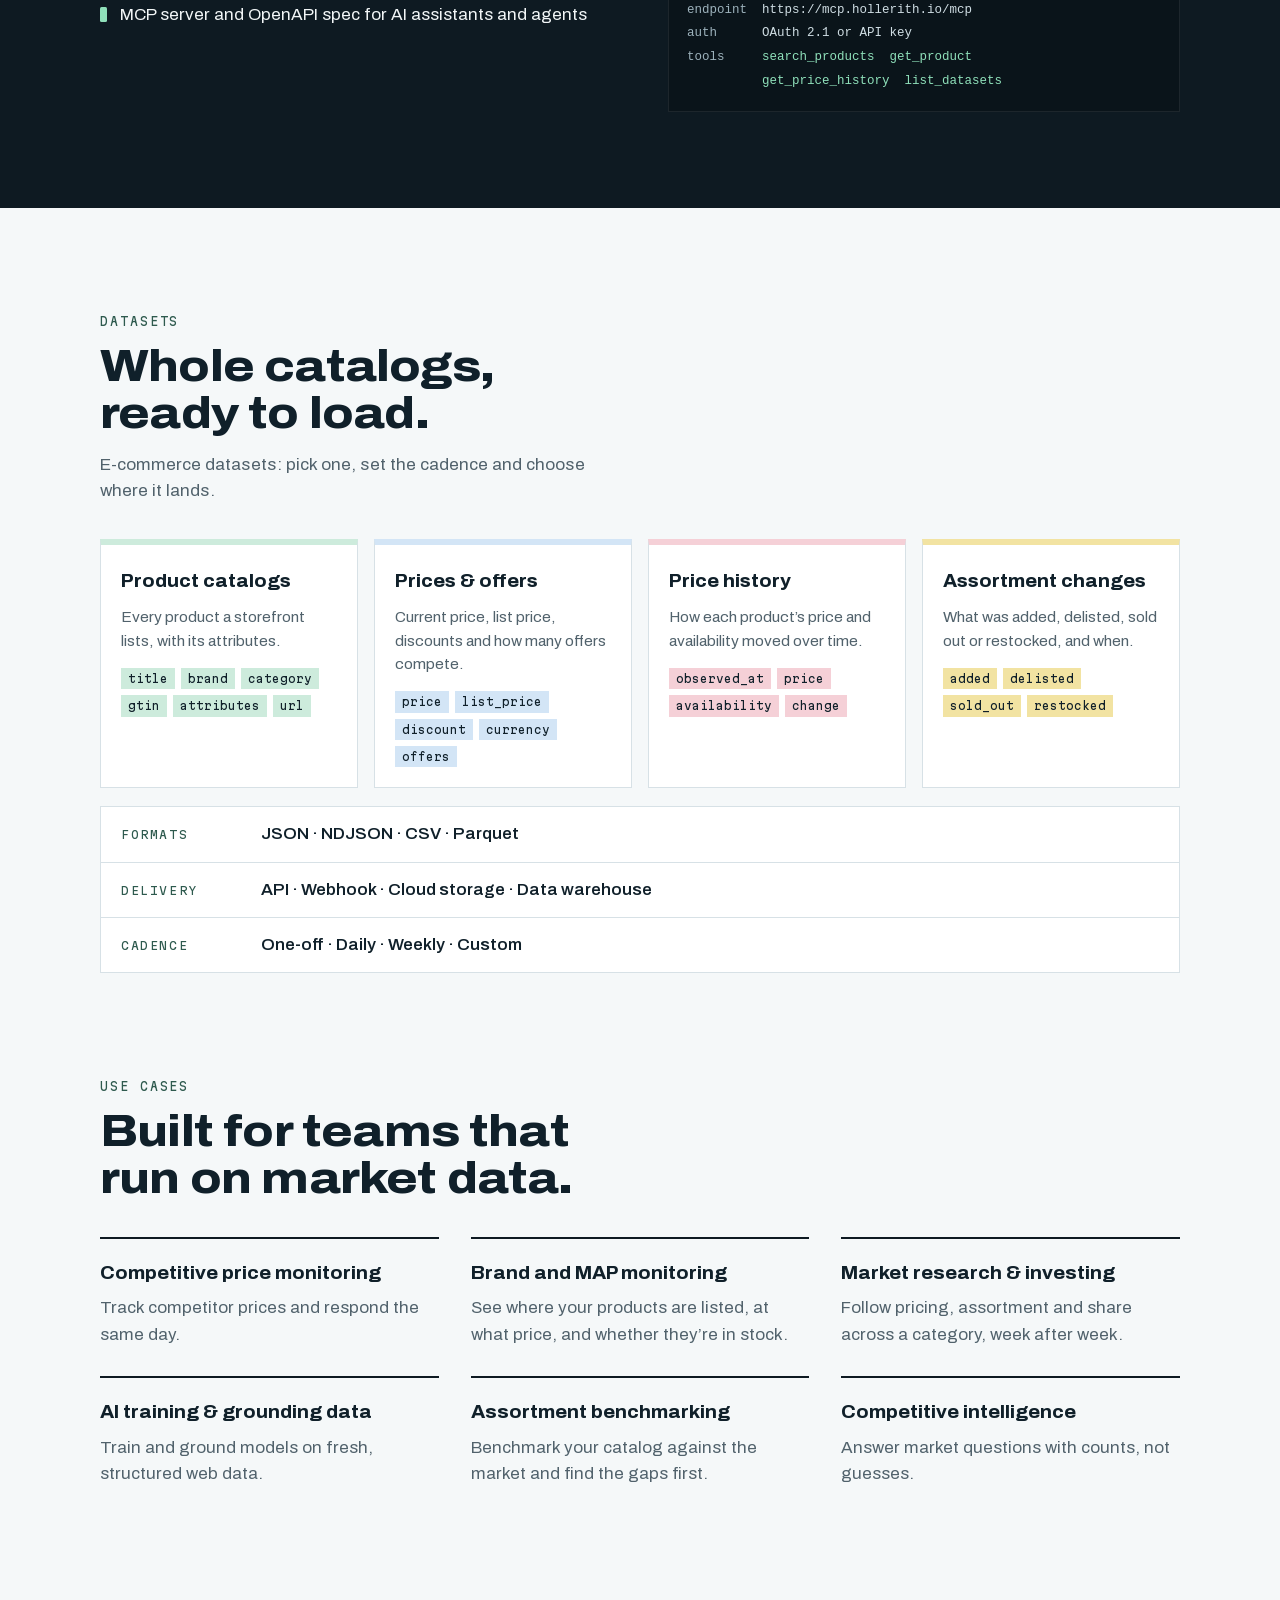
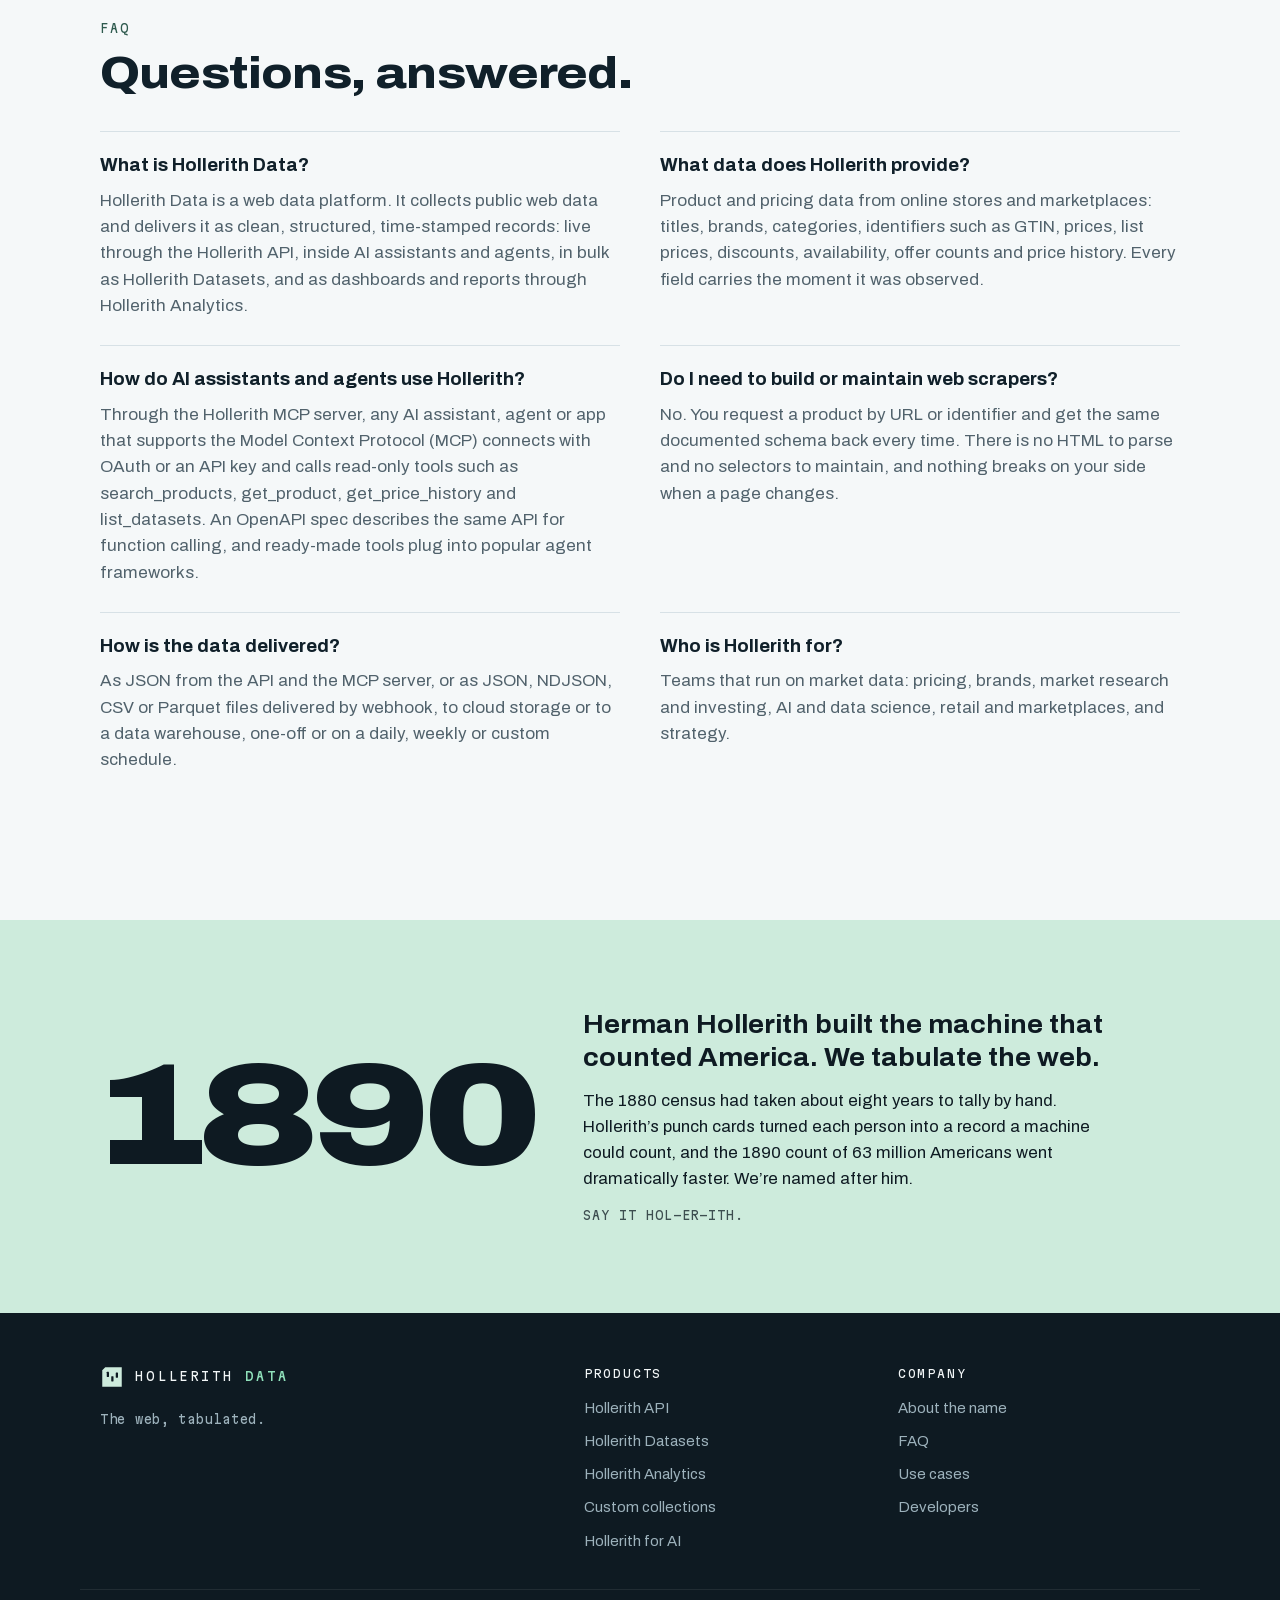
==== commit ba937968: "Optimize for search and AI answer engines; broaden AI integrations - Head: keyword title and descrip" ====
--- a/index.html
+++ b/index.html
@@ -5,14 +5,25 @@
 <meta name="viewport" content="width=device-width, initial-scale=1">
 <meta http-equiv="Content-Security-Policy" content="default-src 'none'; style-src 'self'; font-src 'self'; img-src 'self'; base-uri 'none'; form-action 'none'; upgrade-insecure-requests">
 <meta name="referrer" content="no-referrer">
-<title>Hollerith Data | The web, tabulated</title>
-<meta name="description" content="Hollerith Data turns the public web into clean, structured records: live through an API, inside AI agents over MCP, in bulk as datasets, and as analytics.">
-<meta property="og:title" content="Hollerith Data">
-<meta property="og:description" content="The web, tabulated.">
+<title>Hollerith Data | Web data API, datasets and MCP server</title>
+<meta name="description" content="Clean, time-stamped web data: product and price records by API, an MCP server for AI assistants and agents, scheduled datasets and analytics.">
+<link rel="canonical" href="https://hollerith.io/">
+<meta property="og:type" content="website">
+<meta property="og:site_name" content="Hollerith Data">
+<meta property="og:url" content="https://hollerith.io/">
+<meta property="og:title" content="Hollerith Data | The web, tabulated">
+<meta property="og:description" content="Clean, structured, time-stamped web data by API, MCP server, datasets and analytics.">
+<meta property="og:image" content="https://hollerith.io/og.png">
+<meta property="og:image:width" content="1200">
+<meta property="og:image:height" content="630">
+<meta property="og:image:alt" content="A punch card spelling HOLLERITH DATA. THE WEB, TABULATED.">
+<meta name="twitter:card" content="summary_large_image">
+<script type="application/ld+json">{"@context":"https://schema.org","@graph":[{"@type":"Organization","@id":"https://hollerith.io/#org","name":"Hollerith Data","url":"https://hollerith.io/","logo":"https://hollerith.io/logo.png","slogan":"The web, tabulated.","description":"Hollerith Data is a web data platform. It collects public web data and delivers it as clean, structured, time-stamped records: live through the Hollerith API, inside AI assistants and agents, in bulk as Hollerith Datasets, and as dashboards and reports through Hollerith Analytics."},{"@type":"WebSite","@id":"https://hollerith.io/#website","name":"Hollerith Data","url":"https://hollerith.io/","publisher":{"@id":"https://hollerith.io/#org"}},{"@type":"Service","name":"Hollerith API","description":"Send a URL or an identifier and get structured JSON back: title, brand, price, availability and offers, as of the moment we looked.","provider":{"@id":"https://hollerith.io/#org"}},{"@type":"Service","name":"Hollerith Datasets","description":"Complete catalogs and their price history, refreshed on your cadence and delivered as files you can load anywhere.","provider":{"@id":"https://hollerith.io/#org"}},{"@type":"Service","name":"Hollerith Analytics","description":"Dashboards and reports on the catalogs you follow: price moves, assortment changes and where you stand.","provider":{"@id":"https://hollerith.io/#org"}},{"@type":"Service","name":"Custom collections","description":"A source or a cut nobody sells off the shelf? We design, run and deliver a collection made for it.","provider":{"@id":"https://hollerith.io/#org"}},{"@type":"Service","name":"Hollerith for AI","description":"A remote MCP server, an OpenAPI spec for function calling and ready-made tools for popular agent frameworks, so AI assistants, agents and apps can look up products, prices and price history on their own, on your account.","provider":{"@id":"https://hollerith.io/#org"}},{"@type":"FAQPage","@id":"https://hollerith.io/#faq","mainEntity":[{"@type":"Question","name":"What is Hollerith Data?","acceptedAnswer":{"@type":"Answer","text":"Hollerith Data is a web data platform. It collects public web data and delivers it as clean, structured, time-stamped records: live through the Hollerith API, inside AI assistants and agents, in bulk as Hollerith Datasets, and as dashboards and reports through Hollerith Analytics."}},{"@type":"Question","name":"What data does Hollerith provide?","acceptedAnswer":{"@type":"Answer","text":"Product and pricing data from online stores and marketplaces: titles, brands, categories, identifiers such as GTIN, prices, list prices, discounts, availability, offer counts and price history. Every field carries the moment it was observed."}},{"@type":"Question","name":"How do AI assistants and agents use Hollerith?","acceptedAnswer":{"@type":"Answer","text":"Through the Hollerith MCP server, any AI assistant, agent or app that supports the Model Context Protocol (MCP) connects with OAuth or an API key and calls read-only tools such as search_products, get_product, get_price_history and list_datasets. An OpenAPI spec describes the same API for function calling, and ready-made tools plug into popular agent frameworks."}},{"@type":"Question","name":"Do I need to build or maintain web scrapers?","acceptedAnswer":{"@type":"Answer","text":"No. You request a product by URL or identifier and get the same documented schema back every time. There is no HTML to parse and no selectors to maintain, and nothing breaks on your side when a page changes."}},{"@type":"Question","name":"How is the data delivered?","acceptedAnswer":{"@type":"Answer","text":"As JSON from the API and the MCP server, or as JSON, NDJSON, CSV or Parquet files delivered by webhook, to cloud storage or to a data warehouse, one-off or on a daily, weekly or custom schedule."}},{"@type":"Question","name":"Who is Hollerith for?","acceptedAnswer":{"@type":"Answer","text":"Teams that run on market data: pricing, brands, market research and investing, AI and data science, retail and marketplaces, and strategy."}}]}]}</script>
 <meta name="theme-color" content="#0E1A22">
 <link rel="preload" href="/fonts/archivo.woff2" as="font" type="font/woff2" crossorigin>
-<link rel="stylesheet" href="/style.css?v=0d8a97e287">
+<link rel="stylesheet" href="/style.css?v=17e6d28da5">
 <link rel="icon" href="/favicon.svg" type="image/svg+xml">
+<link rel="apple-touch-icon" href="/logo.png">
 </head>
 <body>
 <a class="skip" href="#main">Skip to content</a>
@@ -29,7 +40,7 @@
     <div class="wrap hero-in">
       <p class="eyebrow">Web data platform</p>
       <h1 id="hero-h">The web, tabulated.</h1>
-      <p class="lede">Hollerith turns the public web into clean, structured records: live through an API, inside your AI agents over MCP, in bulk as datasets, or as analytics your team can act on.</p>
+      <p class="lede">Hollerith turns the public web into clean, structured records: live through an API, inside any AI assistant or agent, in bulk as datasets, or as analytics your team can act on.</p>
       <div class="ctas"><a class="btn btn-1" href="#api">Explore the API</a><a class="btn btn-2" href="#datasets">Browse datasets</a></div>
       <figure class="stack"><svg class="card" viewBox="-70 -60 1615 770" role="img" aria-label="A punch card. Its holes spell: HOLLERITH DATA. THE WEB, TABULATED."><defs><filter id="sh" x="-5%" y="-5%" width="110%" height="115%"><feDropShadow dx="0" dy="14" stdDeviation="16" flood-color="#000" flood-opacity=".35"/></filter></defs><path class="back b1" d="M38 0H1475V650H0V38Z" transform="rotate(-3.2 737 325) translate(-18 10)"/><path class="back b2" d="M38 0H1475V650H0V38Z" transform="rotate(2.4 737 325) translate(22 -6)"/><g filter="url(#sh)"><path class="front" d="M38 0H1475V650H0V38Z"/></g><text class="pd" x="52.0 69.4 86.8 104.2 121.6 139.0 156.4 173.8 191.2 208.6 226.0 243.4 260.8 278.2 295.6 313.0 330.4 347.8 365.2 382.6 400.0 417.4 434.8 452.2 469.6 487.0 504.4 521.8 539.2 556.6 574.0 591.4 608.8 626.2 643.6 661.0 678.4 695.8 713.2 730.6 748.0 765.4 782.8 800.2 817.6 835.0 852.4 869.8 887.2 904.6 922.0 939.4 956.8 974.2 991.6 1009.0 1026.4 1043.8 1061.2 1078.6 1096.0 1113.4 1130.8 1148.2 1165.6 1183.0 1200.4 1217.8 1235.2 1252.6 1270.0 1287.4 1304.8 1322.2 1339.6 1357.0 1374.4 1391.8 1409.2 1426.6" y="165">00000000000000000000000000000000000000000000000000000000000000000000000000000000</text><text class="pd" x="52.0 69.4 86.8 104.2 121.6 139.0 156.4 173.8 191.2 208.6 226.0 243.4 260.8 278.2 295.6 313.0 330.4 347.8 365.2 382.6 400.0 417.4 434.8 452.2 469.6 487.0 504.4 521.8 539.2 556.6 574.0 591.4 608.8 626.2 643.6 661.0 678.4 695.8 713.2 730.6 748.0 765.4 782.8 800.2 817.6 835.0 852.4 869.8 887.2 904.6 922.0 939.4 956.8 974.2 991.6 1009.0 1026.4 1043.8 1061.2 1078.6 1096.0 1113.4 1130.8 1148.2 1165.6 1183.0 1200.4 1217.8 1235.2 1252.6 1270.0 1287.4 1304.8 1322.2 1339.6 1357.0 1374.4 1391.8 1409.2 1426.6" y="213">11111111111111111111111111111111111111111111111111111111111111111111111111111111</text><text class="pd" x="52.0 69.4 86.8 104.2 121.6 139.0 156.4 173.8 191.2 208.6 226.0 243.4 260.8 278.2 295.6 313.0 330.4 347.8 365.2 382.6 400.0 417.4 434.8 452.2 469.6 487.0 504.4 521.8 539.2 556.6 574.0 591.4 608.8 626.2 643.6 661.0 678.4 695.8 713.2 730.6 748.0 765.4 782.8 800.2 817.6 835.0 852.4 869.8 887.2 904.6 922.0 939.4 956.8 974.2 991.6 1009.0 1026.4 1043.8 1061.2 1078.6 1096.0 1113.4 1130.8 1148.2 1165.6 1183.0 1200.4 1217.8 1235.2 1252.6 1270.0 1287.4 1304.8 1322.2 1339.6 1357.0 1374.4 1391.8 1409.2 1426.6" y="261">22222222222222222222222222222222222222222222222222222222222222222222222222222222</text><text class="pd" x="52.0 69.4 86.8 104.2 121.6 139.0 156.4 173.8 191.2 208.6 226.0 243.4 260.8 278.2 295.6 313.0 330.4 347.8 365.2 382.6 400.0 417.4 434.8 452.2 469.6 487.0 504.4 521.8 539.2 556.6 574.0 591.4 608.8 626.2 643.6 661.0 678.4 695.8 713.2 730.6 748.0 765.4 782.8 800.2 817.6 835.0 852.4 869.8 887.2 904.6 922.0 939.4 956.8 974.2 991.6 1009.0 1026.4 1043.8 1061.2 1078.6 1096.0 1113.4 1130.8 1148.2 1165.6 1183.0 1200.4 1217.8 1235.2 1252.6 1270.0 1287.4 1304.8 1322.2 1339.6 1357.0 1374.4 1391.8 1409.2 1426.6" y="309">33333333333333333333333333333333333333333333333333333333333333333333333333333333</text><text class="pd" x="52.0 69.4 86.8 104.2 121.6 139.0 156.4 173.8 191.2 208.6 226.0 243.4 260.8 278.2 295.6 313.0 330.4 347.8 365.2 382.6 400.0 417.4 434.8 452.2 469.6 487.0 504.4 521.8 539.2 556.6 574.0 591.4 608.8 626.2 643.6 661.0 678.4 695.8 713.2 730.6 748.0 765.4 782.8 800.2 817.6 835.0 852.4 869.8 887.2 904.6 922.0 939.4 956.8 974.2 991.6 1009.0 1026.4 1043.8 1061.2 1078.6 1096.0 1113.4 1130.8 1148.2 1165.6 1183.0 1200.4 1217.8 1235.2 1252.6 1270.0 1287.4 1304.8 1322.2 1339.6 1357.0 1374.4 1391.8 1409.2 1426.6" y="357">44444444444444444444444444444444444444444444444444444444444444444444444444444444</text><text class="pd" x="52.0 69.4 86.8 104.2 121.6 139.0 156.4 173.8 191.2 208.6 226.0 243.4 260.8 278.2 295.6 313.0 330.4 347.8 365.2 382.6 400.0 417.4 434.8 452.2 469.6 487.0 504.4 521.8 539.2 556.6 574.0 591.4 608.8 626.2 643.6 661.0 678.4 695.8 713.2 730.6 748.0 765.4 782.8 800.2 817.6 835.0 852.4 869.8 887.2 904.6 922.0 939.4 956.8 974.2 991.6 1009.0 1026.4 1043.8 1061.2 1078.6 1096.0 1113.4 1130.8 1148.2 1165.6 1183.0 1200.4 1217.8 1235.2 1252.6 1270.0 1287.4 1304.8 1322.2 1339.6 1357.0 1374.4 1391.8 1409.2 1426.6" y="405">55555555555555555555555555555555555555555555555555555555555555555555555555555555</text><text class="pd" x="52.0 69.4 86.8 104.2 121.6 139.0 156.4 173.8 191.2 208.6 226.0 243.4 260.8 278.2 295.6 313.0 330.4 347.8 365.2 382.6 400.0 417.4 434.8 452.2 469.6 487.0 504.4 521.8 539.2 556.6 574.0 591.4 608.8 626.2 643.6 661.0 678.4 695.8 713.2 730.6 748.0 765.4 782.8 800.2 817.6 835.0 852.4 869.8 887.2 904.6 922.0 939.4 956.8 974.2 991.6 1009.0 1026.4 1043.8 1061.2 1078.6 1096.0 1113.4 1130.8 1148.2 1165.6 1183.0 1200.4 1217.8 1235.2 1252.6 1270.0 1287.4 1304.8 1322.2 1339.6 1357.0 1374.4 1391.8 1409.2 1426.6" y="453">66666666666666666666666666666666666666666666666666666666666666666666666666666666</text><text class="pd" x="52.0 69.4 86.8 104.2 121.6 139.0 156.4 173.8 191.2 208.6 226.0 243.4 260.8 278.2 295.6 313.0 330.4 347.8 365.2 382.6 400.0 417.4 434.8 452.2 469.6 487.0 504.4 521.8 539.2 556.6 574.0 591.4 608.8 626.2 643.6 661.0 678.4 695.8 713.2 730.6 748.0 765.4 782.8 800.2 817.6 835.0 852.4 869.8 887.2 904.6 922.0 939.4 956.8 974.2 991.6 1009.0 1026.4 1043.8 1061.2 1078.6 1096.0 1113.4 1130.8 1148.2 1165.6 1183.0 1200.4 1217.8 1235.2 1252.6 1270.0 1287.4 1304.8 1322.2 1339.6 1357.0 1374.4 1391.8 1409.2 1426.6" y="501">77777777777777777777777777777777777777777777777777777777777777777777777777777777</text><text class="pd" x="52.0 69.4 86.8 104.2 121.6 139.0 156.4 173.8 191.2 208.6 226.0 243.4 260.8 278.2 295.6 313.0 330.4 347.8 365.2 382.6 400.0 417.4 434.8 452.2 469.6 487.0 504.4 521.8 539.2 556.6 574.0 591.4 608.8 626.2 643.6 661.0 678.4 695.8 713.2 730.6 748.0 765.4 782.8 800.2 817.6 835.0 852.4 869.8 887.2 904.6 922.0 939.4 956.8 974.2 991.6 1009.0 1026.4 1043.8 1061.2 1078.6 1096.0 1113.4 1130.8 1148.2 1165.6 1183.0 1200.4 1217.8 1235.2 1252.6 1270.0 1287.4 1304.8 1322.2 1339.6 1357.0 1374.4 1391.8 1409.2 1426.6" y="549">88888888888888888888888888888888888888888888888888888888888888888888888888888888</text><text class="pd" x="52.0 69.4 86.8 104.2 121.6 139.0 156.4 173.8 191.2 208.6 226.0 243.4 260.8 278.2 295.6 313.0 330.4 347.8 365.2 382.6 400.0 417.4 434.8 452.2 469.6 487.0 504.4 521.8 539.2 556.6 574.0 591.4 608.8 626.2 643.6 661.0 678.4 695.8 713.2 730.6 748.0 765.4 782.8 800.2 817.6 835.0 852.4 869.8 887.2 904.6 922.0 939.4 956.8 974.2 991.6 1009.0 1026.4 1043.8 1061.2 1078.6 1096.0 1113.4 1130.8 1148.2 1165.6 1183.0 1200.4 1217.8 1235.2 1252.6 1270.0 1287.4 1304.8 1322.2 1339.6 1357.0 1374.4 1391.8 1409.2 1426.6" y="597">99999999999999999999999999999999999999999999999999999999999999999999999999999999</text><text class="cn" x="52.0" y="181">1</text><text class="cn" x="52.0" y="615">1</text><text class="cn" x="69.4" y="181">2</text><text class="cn" x="69.4" y="615">2</text><text class="cn" x="86.8" y="181">3</text><text class="cn" x="86.8" y="615">3</text><text class="cn" x="104.2" y="181">4</text><text class="cn" x="104.2" y="615">4</text><text class="cn" x="121.6" y="181">5</text><text class="cn" x="121.6" y="615">5</text><text class="cn" x="139.0" y="181">6</text><text class="cn" x="139.0" y="615">6</text><text class="cn" x="156.4" y="181">7</text><text class="cn" x="156.4" y="615">7</text><text class="cn" x="173.8" y="181">8</text><text class="cn" x="173.8" y="615">8</text><text class="cn" x="191.2" y="181">9</text><text class="cn" x="191.2" y="615">9</text><text class="cn" x="208.6" y="181">10</text><text class="cn" x="208.6" y="615">10</text><text class="cn" x="226.0" y="181">11</text><text class="cn" x="226.0" y="615">11</text><text class="cn" x="243.4" y="181">12</text><text class="cn" x="243.4" y="615">12</text><text class="cn" x="260.8" y="181">13</text><text class="cn" x="260.8" y="615">13</text><text class="cn" x="278.2" y="181">14</text><text class="cn" x="278.2" y="615">14</text><text class="cn" x="295.6" y="181">15</text><text class="cn" x="295.6" y="615">15</text><text class="cn" x="313.0" y="181">16</text><text class="cn" x="313.0" y="615">16</text><text class="cn" x="330.4" y="181">17</text><text class="cn" x="330.4" y="615">17</text><text class="cn" x="347.8" y="181">18</text><text class="cn" x="347.8" y="615">18</text><text class="cn" x="365.2" y="181">19</text><text class="cn" x="365.2" y="615">19</text><text class="cn" x="382.6" y="181">20</text><text class="cn" x="382.6" y="615">20</text><text class="cn" x="400.0" y="181">21</text><text class="cn" x="400.0" y="615">21</text><text class="cn" x="417.4" y="181">22</text><text class="cn" x="417.4" y="615">22</text><text class="cn" x="434.8" y="181">23</text><text class="cn" x="434.8" y="615">23</text><text class="cn" x="452.2" y="181">24</text><text class="cn" x="452.2" y="615">24</text><text class="cn" x="469.6" y="181">25</text><text class="cn" x="469.6" y="615">25</text><text class="cn" x="487.0" y="181">26</text><text class="cn" x="487.0" y="615">26</text><text class="cn" x="504.4" y="181">27</text><text class="cn" x="504.4" y="615">27</text><text class="cn" x="521.8" y="181">28</text><text class="cn" x="521.8" y="615">28</text><text class="cn" x="539.2" y="181">29</text><text class="cn" x="539.2" y="615">29</text><text class="cn" x="556.6" y="181">30</text><text class="cn" x="556.6" y="615">30</text><text class="cn" x="574.0" y="181">31</text><text class="cn" x="574.0" y="615">31</text><text class="cn" x="591.4" y="181">32</text><text class="cn" x="591.4" y="615">32</text><text class="cn" x="608.8" y="181">33</text><text class="cn" x="608.8" y="615">33</text><text class="cn" x="626.2" y="181">34</text><text class="cn" x="626.2" y="615">34</text><text class="cn" x="643.6" y="181">35</text><text class="cn" x="643.6" y="615">35</text><text class="cn" x="661.0" y="181">36</text><text class="cn" x="661.0" y="615">36</text><text class="cn" x="678.4" y="181">37</text><text class="cn" x="678.4" y="615">37</text><text class="cn" x="695.8" y="181">38</text><text class="cn" x="695.8" y="615">38</text><text class="cn" x="713.2" y="181">39</text><text class="cn" x="713.2" y="615">39</text><text class="cn" x="730.6" y="181">40</text><text class="cn" x="730.6" y="615">40</text><text class="cn" x="748.0" y="181">41</text><text class="cn" x="748.0" y="615">41</text><text class="cn" x="765.4" y="181">42</text><text class="cn" x="765.4" y="615">42</text><text class="cn" x="782.8" y="181">43</text><text class="cn" x="782.8" y="615">43</text><text class="cn" x="800.2" y="181">44</text><text class="cn" x="800.2" y="615">44</text><text class="cn" x="817.6" y="181">45</text><text class="cn" x="817.6" y="615">45</text><text class="cn" x="835.0" y="181">46</text><text class="cn" x="835.0" y="615">46</text><text class="cn" x="852.4" y="181">47</text><text class="cn" x="852.4" y="615">47</text><text class="cn" x="869.8" y="181">48</text><text class="cn" x="869.8" y="615">48</text><text class="cn" x="887.2" y="181">49</text><text class="cn" x="887.2" y="615">49</text><text class="cn" x="904.6" y="181">50</text><text class="cn" x="904.6" y="615">50</text><text class="cn" x="922.0" y="181">51</text><text class="cn" x="922.0" y="615">51</text><text class="cn" x="939.4" y="181">52</text><text class="cn" x="939.4" y="615">52</text><text class="cn" x="956.8" y="181">53</text><text class="cn" x="956.8" y="615">53</text><text class="cn" x="974.2" y="181">54</text><text class="cn" x="974.2" y="615">54</text><text class="cn" x="991.6" y="181">55</text><text class="cn" x="991.6" y="615">55</text><text class="cn" x="1009.0" y="181">56</text><text class="cn" x="1009.0" y="615">56</text><text class="cn" x="1026.4" y="181">57</text><text class="cn" x="1026.4" y="615">57</text><text class="cn" x="1043.8" y="181">58</text><text class="cn" x="1043.8" y="615">58</text><text class="cn" x="1061.2" y="181">59</text><text class="cn" x="1061.2" y="615">59</text><text class="cn" x="1078.6" y="181">60</text><text class="cn" x="1078.6" y="615">60</text><text class="cn" x="1096.0" y="181">61</text><text class="cn" x="1096.0" y="615">61</text><text class="cn" x="1113.4" y="181">62</text><text class="cn" x="1113.4" y="615">62</text><text class="cn" x="1130.8" y="181">63</text><text class="cn" x="1130.8" y="615">63</text><text class="cn" x="1148.2" y="181">64</text><text class="cn" x="1148.2" y="615">64</text><text class="cn" x="1165.6" y="181">65</text><text class="cn" x="1165.6" y="615">65</text><text class="cn" x="1183.0" y="181">66</text><text class="cn" x="1183.0" y="615">66</text><text class="cn" x="1200.4" y="181">67</text><text class="cn" x="1200.4" y="615">67</text><text class="cn" x="1217.8" y="181">68</text><text class="cn" x="1217.8" y="615">68</text><text class="cn" x="1235.2" y="181">69</text><text class="cn" x="1235.2" y="615">69</text><text class="cn" x="1252.6" y="181">70</text><text class="cn" x="1252.6" y="615">70</text><text class="cn" x="1270.0" y="181">71</text><text class="cn" x="1270.0" y="615">71</text><text class="cn" x="1287.4" y="181">72</text><text class="cn" x="1287.4" y="615">72</text><text class="cn" x="1304.8" y="181">73</text><text class="cn" x="1304.8" y="615">73</text><text class="cn" x="1322.2" y="181">74</text><text class="cn" x="1322.2" y="615">74</text><text class="cn" x="1339.6" y="181">75</text><text class="cn" x="1339.6" y="615">75</text><text class="cn" x="1357.0" y="181">76</text><text class="cn" x="1357.0" y="615">76</text><text class="cn" x="1374.4" y="181">77</text><text class="cn" x="1374.4" y="615">77</text><text class="cn" x="1391.8" y="181">78</text><text class="cn" x="1391.8" y="615">78</text><text class="cn" x="1409.2" y="181">79</text><text class="cn" x="1409.2" y="615">79</text><text class="cn" x="1426.6" y="181">80</text><text class="cn" x="1426.6" y="615">80</text><text class="ip k1" x="52.0" y="33">H</text><rect class="h k1" x="47.0" y="51" width="10" height="26" rx="1.5"/><rect class="h k1" x="47.0" y="531" width="10" height="26" rx="1.5"/><text class="ip k2" x="69.4" y="33">O</text><rect class="h k2" x="64.4" y="99" width="10" height="26" rx="1.5"/><rect class="h k2" x="64.4" y="435" width="10" height="26" rx="1.5"/><text class="ip k3" x="86.8" y="33">L</text><rect class="h k3" x="81.8" y="99" width="10" height="26" rx="1.5"/><rect class="h k3" x="81.8" y="291" width="10" height="26" rx="1.5"/><text class="ip k4" x="104.2" y="33">L</text><rect class="h k4" x="99.2" y="99" width="10" height="26" rx="1.5"/><rect class="h k4" x="99.2" y="291" width="10" height="26" rx="1.5"/><text class="ip k5" x="121.6" y="33">E</text><rect class="h k5" x="116.6" y="51" width="10" height="26" rx="1.5"/><rect class="h k5" x="116.6" y="387" width="10" height="26" rx="1.5"/><text class="ip k6" x="139.0" y="33">R</text><rect class="h k6" x="134.0" y="99" width="10" height="26" rx="1.5"/><rect class="h k6" x="134.0" y="579" width="10" height="26" rx="1.5"/><text class="ip k7" x="156.4" y="33">I</text><rect class="h k7" x="151.4" y="51" width="10" height="26" rx="1.5"/><rect class="h k7" x="151.4" y="579" width="10" height="26" rx="1.5"/><text class="ip k8" x="173.8" y="33">T</text><rect class="h k8" x="168.8" y="147" width="10" height="26" rx="1.5"/><rect class="h k8" x="168.8" y="291" width="10" height="26" rx="1.5"/><text class="ip k9" x="191.2" y="33">H</text><rect class="h k9" x="186.2" y="51" width="10" height="26" rx="1.5"/><rect class="h k9" x="186.2" y="531" width="10" height="26" rx="1.5"/><text class="ip k11" x="226.0" y="33">D</text><rect class="h k11" x="221.0" y="51" width="10" height="26" rx="1.5"/><rect class="h k11" x="221.0" y="339" width="10" height="26" rx="1.5"/><text class="ip k12" x="243.4" y="33">A</text><rect class="h k12" x="238.4" y="51" width="10" height="26" rx="1.5"/><rect class="h k12" x="238.4" y="195" width="10" height="26" rx="1.5"/><text class="ip k13" x="260.8" y="33">T</text><rect class="h k13" x="255.8" y="147" width="10" height="26" rx="1.5"/><rect class="h k13" x="255.8" y="291" width="10" height="26" rx="1.5"/><text class="ip k14" x="278.2" y="33">A</text><rect class="h k14" x="273.2" y="51" width="10" height="26" rx="1.5"/><rect class="h k14" x="273.2" y="195" width="10" height="26" rx="1.5"/><text class="ip k15" x="295.6" y="33">.</text><rect class="h k15" x="290.6" y="51" width="10" height="26" rx="1.5"/><rect class="h k15" x="290.6" y="291" width="10" height="26" rx="1.5"/><rect class="h k15" x="290.6" y="531" width="10" height="26" rx="1.5"/><text class="ip k17" x="330.4" y="33">T</text><rect class="h k17" x="325.4" y="147" width="10" height="26" rx="1.5"/><rect class="h k17" x="325.4" y="291" width="10" height="26" rx="1.5"/><text class="ip k18" x="347.8" y="33">H</text><rect class="h k18" x="342.8" y="51" width="10" height="26" rx="1.5"/><rect class="h k18" x="342.8" y="531" width="10" height="26" rx="1.5"/><text class="ip k19" x="365.2" y="33">E</text><rect class="h k19" x="360.2" y="51" width="10" height="26" rx="1.5"/><rect class="h k19" x="360.2" y="387" width="10" height="26" rx="1.5"/><text class="ip k21" x="400.0" y="33">W</text><rect class="h k21" x="395.0" y="147" width="10" height="26" rx="1.5"/><rect class="h k21" x="395.0" y="435" width="10" height="26" rx="1.5"/><text class="ip k22" x="417.4" y="33">E</text><rect class="h k22" x="412.4" y="51" width="10" height="26" rx="1.5"/><rect class="h k22" x="412.4" y="387" width="10" height="26" rx="1.5"/><text class="ip k23" x="434.8" y="33">B</text><rect class="h k23" x="429.8" y="51" width="10" height="26" rx="1.5"/><rect class="h k23" x="429.8" y="243" width="10" height="26" rx="1.5"/><text class="ip k24" x="452.2" y="33">,</text><rect class="h k24" x="447.2" y="147" width="10" height="26" rx="1.5"/><rect class="h k24" x="447.2" y="291" width="10" height="26" rx="1.5"/><rect class="h k24" x="447.2" y="531" width="10" height="26" rx="1.5"/><text class="ip k26" x="487.0" y="33">T</text><rect class="h k26" x="482.0" y="147" width="10" height="26" rx="1.5"/><rect class="h k26" x="482.0" y="291" width="10" height="26" rx="1.5"/><text class="ip k27" x="504.4" y="33">A</text><rect class="h k27" x="499.4" y="51" width="10" height="26" rx="1.5"/><rect class="h k27" x="499.4" y="195" width="10" height="26" rx="1.5"/><text class="ip k28" x="521.8" y="33">B</text><rect class="h k28" x="516.8" y="51" width="10" height="26" rx="1.5"/><rect class="h k28" x="516.8" y="243" width="10" height="26" rx="1.5"/><text class="ip k29" x="539.2" y="33">U</text><rect class="h k29" x="534.2" y="147" width="10" height="26" rx="1.5"/><rect class="h k29" x="534.2" y="339" width="10" height="26" rx="1.5"/><text class="ip k30" x="556.6" y="33">L</text><rect class="h k30" x="551.6" y="99" width="10" height="26" rx="1.5"/><rect class="h k30" x="551.6" y="291" width="10" height="26" rx="1.5"/><text class="ip k31" x="574.0" y="33">A</text><rect class="h k31" x="569.0" y="51" width="10" height="26" rx="1.5"/><rect class="h k31" x="569.0" y="195" width="10" height="26" rx="1.5"/><text class="ip k32" x="591.4" y="33">T</text><rect class="h k32" x="586.4" y="147" width="10" height="26" rx="1.5"/><rect class="h k32" x="586.4" y="291" width="10" height="26" rx="1.5"/><text class="ip k33" x="608.8" y="33">E</text><rect class="h k33" x="603.8" y="51" width="10" height="26" rx="1.5"/><rect class="h k33" x="603.8" y="387" width="10" height="26" rx="1.5"/><text class="ip k34" x="626.2" y="33">D</text><rect class="h k34" x="621.2" y="51" width="10" height="26" rx="1.5"/><rect class="h k34" x="621.2" y="339" width="10" height="26" rx="1.5"/><text class="ip k35" x="643.6" y="33">.</text><rect class="h k35" x="638.6" y="51" width="10" height="26" rx="1.5"/><rect class="h k35" x="638.6" y="291" width="10" height="26" rx="1.5"/><rect class="h k35" x="638.6" y="531" width="10" height="26" rx="1.5"/></svg></figure>
       <ul class="facts">
@@ -44,13 +55,13 @@
   <section id="platform" class="sec wrap" aria-labelledby="platform-h">
     <p class="kicker">Platform</p>
     <h2 id="platform-h">From one record to the whole catalog.</h2>
-    <p class="sub">Five ways to put the same clean data to work.</p>
+    <p class="sub">One web data platform, five ways to use it.</p>
     <div class="products">
       <article class="p mint"><h3>Hollerith API</h3><p class="tag">Live records, on request.</p><p>Send a URL or an identifier and get structured JSON back: title, brand, price, availability and offers, as of the moment we looked.</p><p class="spec">REST · JSON · Real time</p></article>
       <article class="p sky"><h3>Hollerith Datasets</h3><p class="tag">Whole catalogs, on a schedule.</p><p>Complete catalogs and their price history, refreshed on your cadence and delivered as files you can load anywhere.</p><p class="spec">JSON · CSV · Parquet</p></article>
       <article class="p rose"><h3>Hollerith Analytics</h3><p class="tag">The market, measured.</p><p>Dashboards and reports on the catalogs you follow: price moves, assortment changes and where you stand.</p><p class="spec">Dashboards · Reports · Alerts</p></article>
       <article class="p butter"><h3>Custom collections</h3><p class="tag">Built around your question.</p><p>A source or a cut nobody sells off the shelf? We design, run and deliver a collection made for it.</p><p class="spec">Scoped · Scheduled · Managed</p></article>
-      <article class="p ink wide"><h3>Hollerith MCP</h3><p class="tag">Your AI agents, connected.</p><p>Point any MCP-compatible agent at Hollerith and it looks up products, prices and price history on its own: the same clean records, on the same account.</p><p class="spec">Remote MCP · OAuth · Read-only</p></article>
+      <article class="p ink wide"><h3>Hollerith for AI</h3><p class="tag">Plug into any AI assistant or agent.</p><p>A remote MCP server, an OpenAPI spec for function calling and ready-made tools for popular agent frameworks, so AI assistants, agents and apps can look up products, prices and price history on their own, on your account.</p><p class="spec">MCP server · OpenAPI · Agent SDKs</p></article>
     </div>
   </section>
 
@@ -59,13 +70,13 @@
       <div class="dev-copy">
         <p class="kicker">Developers</p>
         <h2 id="api-h">One request.<br>One clean record.</h2>
-        <p>Ask for a product by URL or identifier and get the same documented schema back, every time. No HTML to parse, no selectors to maintain, nothing to fix when a page changes.</p>
+        <p>Our product data API takes a URL or an identifier and returns the same documented schema, every time. No HTML to parse, no selectors to maintain, nothing to fix when a page changes.</p>
         <ul class="ticks">
           <li>Stable, versioned schema</li>
           <li>Time-stamped at the source</li>
           <li>Single lookups or bulk batches</li>
           <li>Webhooks when a record changes</li>
-          <li>An MCP server for AI agents</li>
+          <li>MCP server and OpenAPI spec for AI assistants and agents</li>
         </ul>
       </div>
       <figure class="code" aria-label="Example API request and response">
@@ -95,7 +106,7 @@
   <section id="datasets" class="sec wrap" aria-labelledby="datasets-h">
     <p class="kicker">Datasets</p>
     <h2 id="datasets-h">Whole catalogs, ready to load.</h2>
-    <p class="sub">Pick a dataset, set the cadence and choose where it lands.</p>
+    <p class="sub">E-commerce datasets: pick one, set the cadence and choose where it lands.</p>
     <div class="sets">
       <article class="set c-mint"><h3>Product catalogs</h3><p>Every product a storefront lists, with its attributes.</p><ul class="fields"><li>title</li><li>brand</li><li>category</li><li>gtin</li><li>attributes</li><li>url</li></ul></article>
       <article class="set c-sky"><h3>Prices &amp; offers</h3><p>Current price, list price, discounts and how many offers compete.</p><ul class="fields"><li>price</li><li>list_price</li><li>discount</li><li>currency</li><li>offers</li></ul></article>
@@ -113,13 +124,26 @@
     <p class="kicker">Use cases</p>
     <h2 id="teams-h">Built for teams that run on market data.</h2>
     <ul class="teams">
-      <li><h3>Pricing</h3><p>Track competitor prices and respond the same day.</p></li>
-      <li><h3>Brands</h3><p>See where your products are listed, at what price, and whether they&rsquo;re in stock.</p></li>
-      <li><h3>Research &amp; investing</h3><p>Follow pricing, assortment and share across a category, week after week.</p></li>
-      <li><h3>AI &amp; data science</h3><p>Train and ground models on fresh, structured web data.</p></li>
-      <li><h3>Retail &amp; marketplaces</h3><p>Benchmark your catalog against the market and find the gaps first.</p></li>
-      <li><h3>Strategy</h3><p>Answer market questions with counts, not guesses.</p></li>
+      <li><h3>Competitive price monitoring</h3><p>Track competitor prices and respond the same day.</p></li>
+      <li><h3>Brand and MAP monitoring</h3><p>See where your products are listed, at what price, and whether they&rsquo;re in stock.</p></li>
+      <li><h3>Market research &amp; investing</h3><p>Follow pricing, assortment and share across a category, week after week.</p></li>
+      <li><h3>AI training &amp; grounding data</h3><p>Train and ground models on fresh, structured web data.</p></li>
+      <li><h3>Assortment benchmarking</h3><p>Benchmark your catalog against the market and find the gaps first.</p></li>
+      <li><h3>Competitive intelligence</h3><p>Answer market questions with counts, not guesses.</p></li>
     </ul>
+  </section>
+
+  <section id="faq" class="sec wrap" aria-labelledby="faq-h">
+    <p class="kicker">FAQ</p>
+    <h2 id="faq-h">Questions, answered.</h2>
+    <div class="faq">
+      <div class="qa"><h3>What is Hollerith Data?</h3><p>Hollerith Data is a web data platform. It collects public web data and delivers it as clean, structured, time-stamped records: live through the Hollerith API, inside AI assistants and agents, in bulk as Hollerith Datasets, and as dashboards and reports through Hollerith Analytics.</p></div>
+      <div class="qa"><h3>What data does Hollerith provide?</h3><p>Product and pricing data from online stores and marketplaces: titles, brands, categories, identifiers such as GTIN, prices, list prices, discounts, availability, offer counts and price history. Every field carries the moment it was observed.</p></div>
+      <div class="qa"><h3>How do AI assistants and agents use Hollerith?</h3><p>Through the Hollerith MCP server, any AI assistant, agent or app that supports the Model Context Protocol (MCP) connects with OAuth or an API key and calls read-only tools such as search_products, get_product, get_price_history and list_datasets. An OpenAPI spec describes the same API for function calling, and ready-made tools plug into popular agent frameworks.</p></div>
+      <div class="qa"><h3>Do I need to build or maintain web scrapers?</h3><p>No. You request a product by URL or identifier and get the same documented schema back every time. There is no HTML to parse and no selectors to maintain, and nothing breaks on your side when a page changes.</p></div>
+      <div class="qa"><h3>How is the data delivered?</h3><p>As JSON from the API and the MCP server, or as JSON, NDJSON, CSV or Parquet files delivered by webhook, to cloud storage or to a data warehouse, one-off or on a daily, weekly or custom schedule.</p></div>
+      <div class="qa"><h3>Who is Hollerith for?</h3><p>Teams that run on market data: pricing, brands, market research and investing, AI and data science, retail and marketplaces, and strategy.</p></div>
+    </div>
   </section>
 
   <section id="name" class="story" aria-labelledby="name-h">
@@ -136,8 +160,8 @@
 <footer class="foot">
   <div class="wrap foot-in">
     <div><a class="mark" href="/"><svg viewBox="0 0 32 32" aria-hidden="true" focusable="false"><path d="M7 3h22v26H3V7z" fill="#CDEBDC"/><rect x="9" y="9" width="3" height="7" rx=".6" fill="#0E1A22"/><rect x="15" y="15" width="3" height="7" rx=".6" fill="#0E1A22"/><rect x="21" y="10" width="3" height="7" rx=".6" fill="#0E1A22"/></svg><span>HOLLERITH <b>DATA</b></span></a><p class="foot-tag">The web, tabulated.</p></div>
-    <nav class="fcol" aria-label="Products"><p>Products</p><a href="#api">Hollerith API</a><a href="#datasets">Hollerith Datasets</a><a href="#platform">Hollerith Analytics</a><a href="#platform">Custom collections</a><a href="#platform">Hollerith MCP</a></nav>
-    <nav class="fcol" aria-label="Company"><p>Company</p><a href="#name">About the name</a><a href="#teams">Use cases</a><a href="#api">Developers</a></nav>
+    <nav class="fcol" aria-label="Products"><p>Products</p><a href="#api">Hollerith API</a><a href="#datasets">Hollerith Datasets</a><a href="#platform">Hollerith Analytics</a><a href="#platform">Custom collections</a><a href="#platform">Hollerith for AI</a></nav>
+    <nav class="fcol" aria-label="Company"><p>Company</p><a href="#name">About the name</a><a href="#faq">FAQ</a><a href="#teams">Use cases</a><a href="#api">Developers</a></nav>
   </div>
   <div class="wrap foot-base"><span>&copy; 2026 Hollerith Data</span></div>
 </footer>
--- a/style.css
+++ b/style.css
@@ -166,6 +166,13 @@
 .teams h3{font-size:1.15rem;font-weight:740;font-stretch:106%}
 .teams p{margin:0;color:var(--muted)}
 
+/* faq */
+.faq{margin-top:34px;display:grid;grid-template-columns:minmax(0,1fr);gap:0 40px}
+@media (min-width:860px){.faq{grid-template-columns:repeat(2,minmax(0,1fr))}}
+.qa{padding:20px 0 26px;border-top:1px solid var(--line)}
+.qa h3{font-size:1.1rem;font-weight:720;font-stretch:104%}
+.qa p{margin:8px 0 0;color:var(--muted)}
+
 /* the name */
 .story{margin-top:clamp(72px,10vw,120px);background:var(--mint)}
 .story-in{padding-block:clamp(56px,8vw,88px);display:grid;grid-template-columns:auto minmax(0,1fr);gap:20px 48px;align-items:center}
